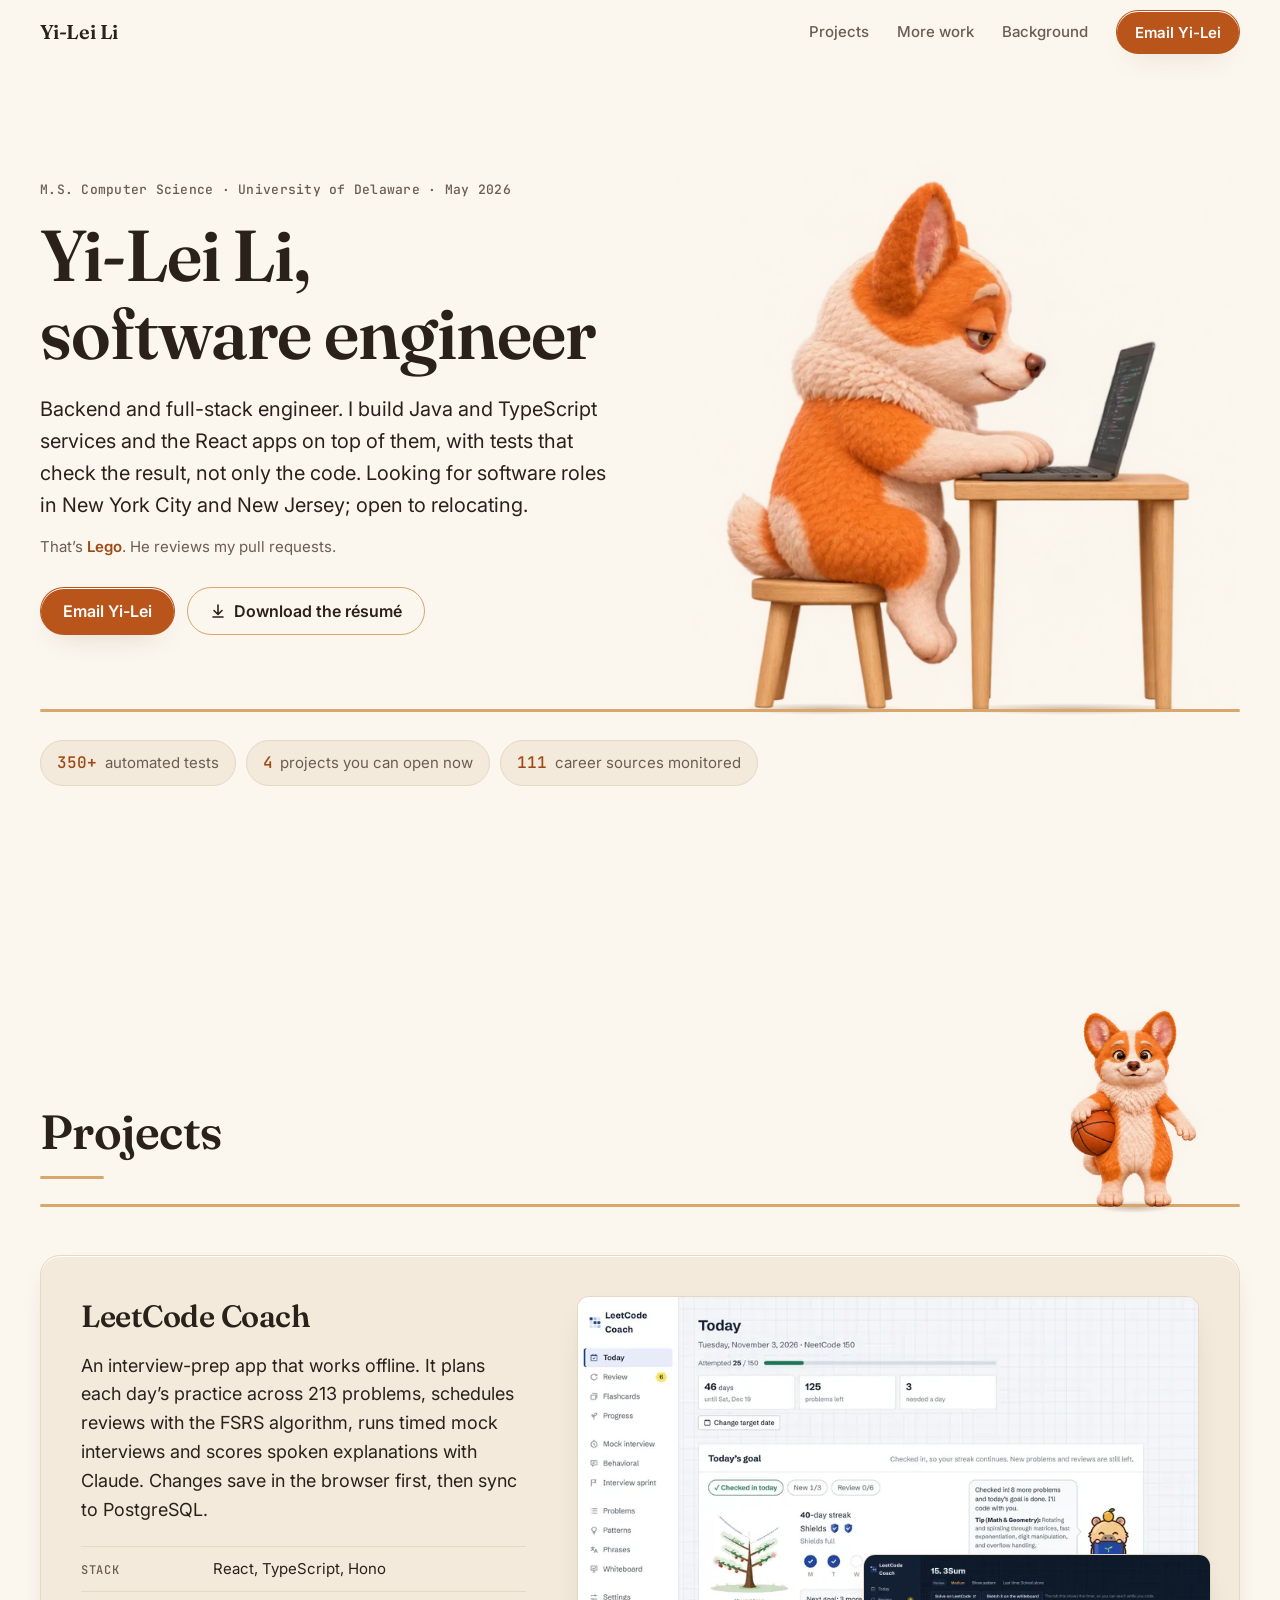
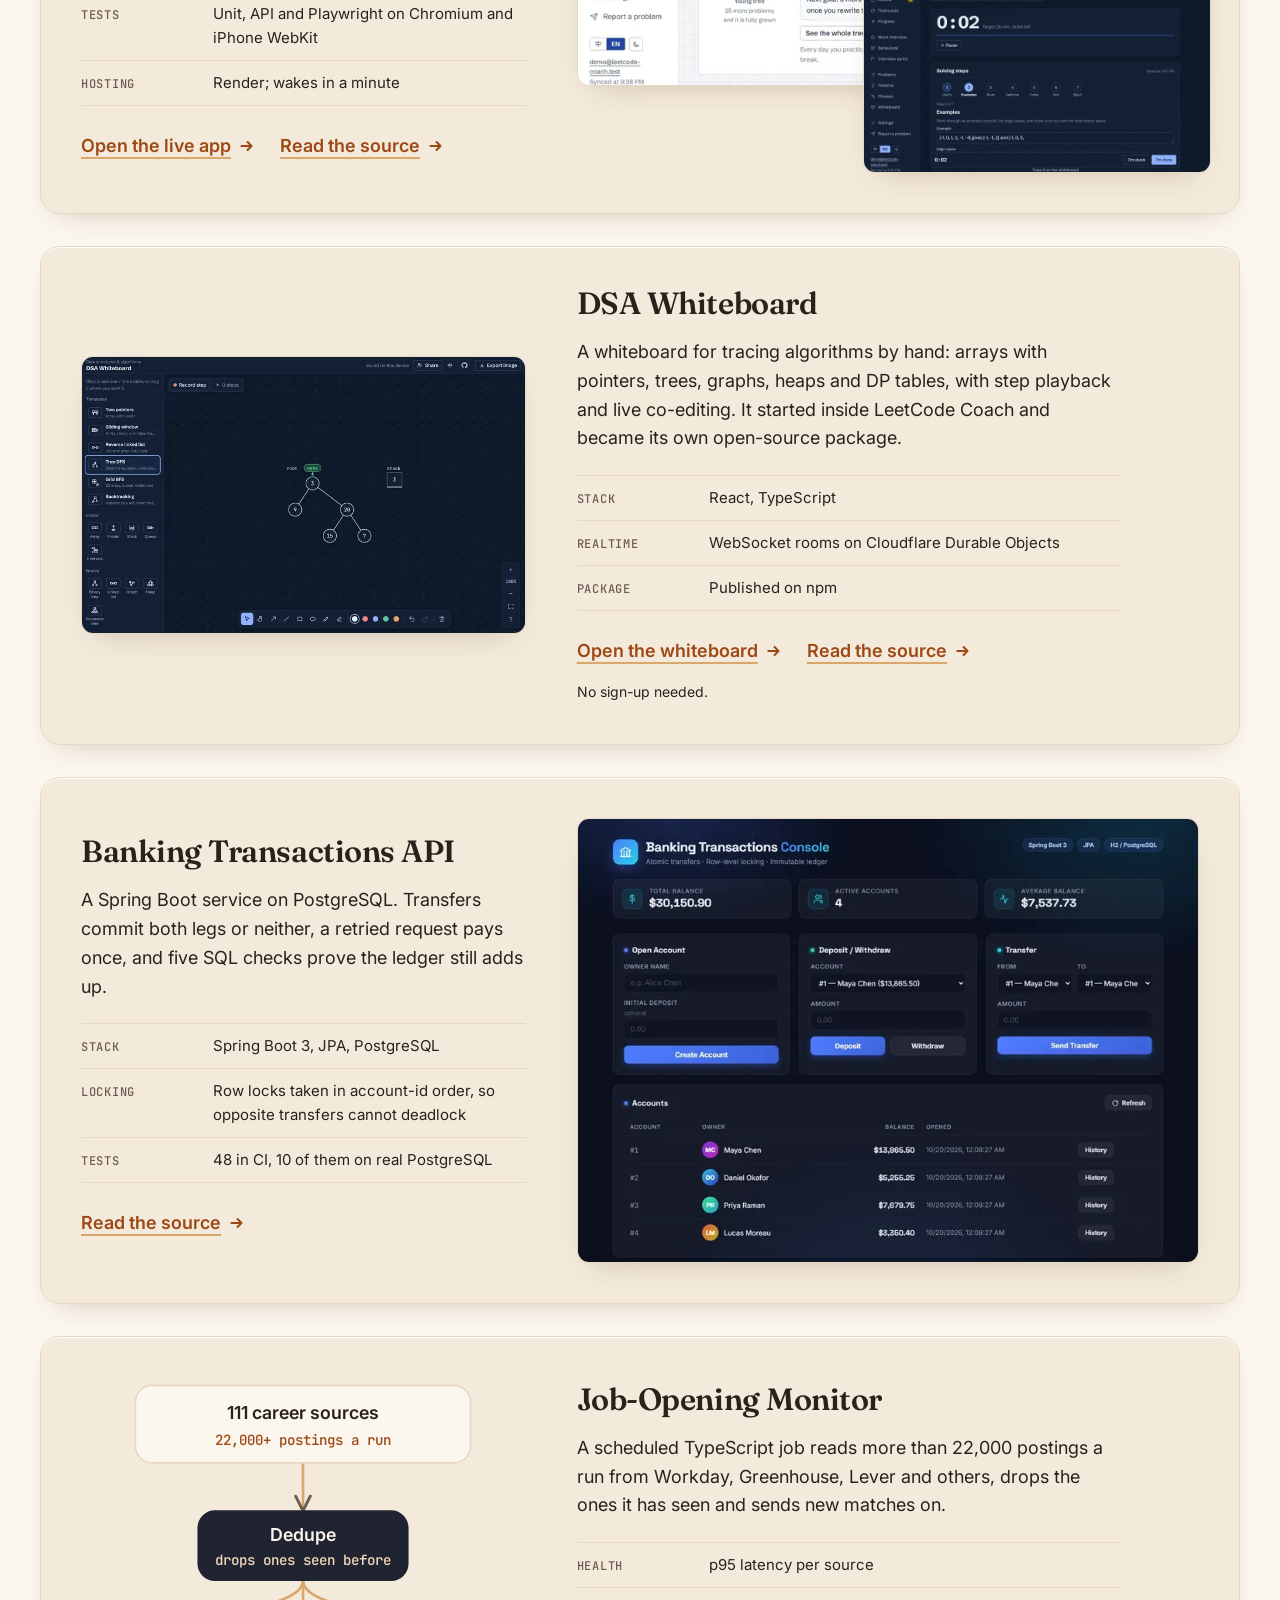
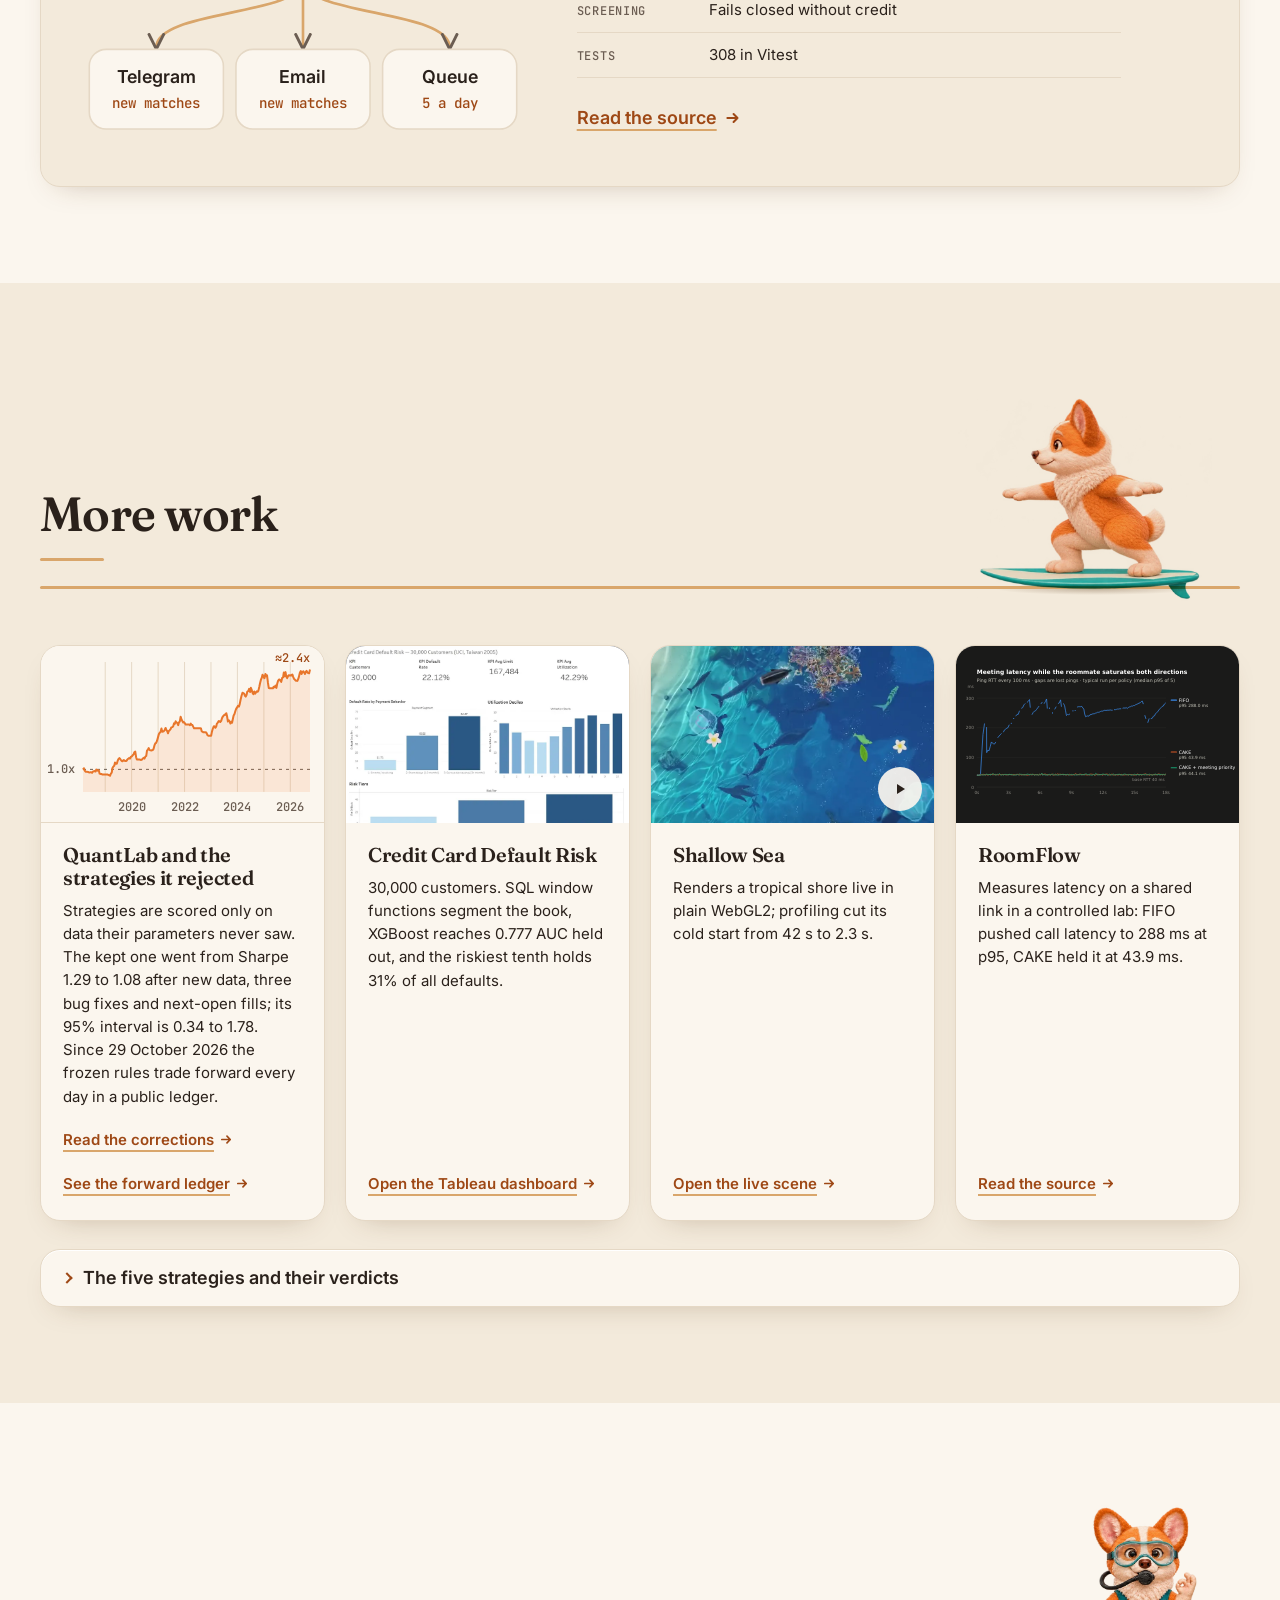
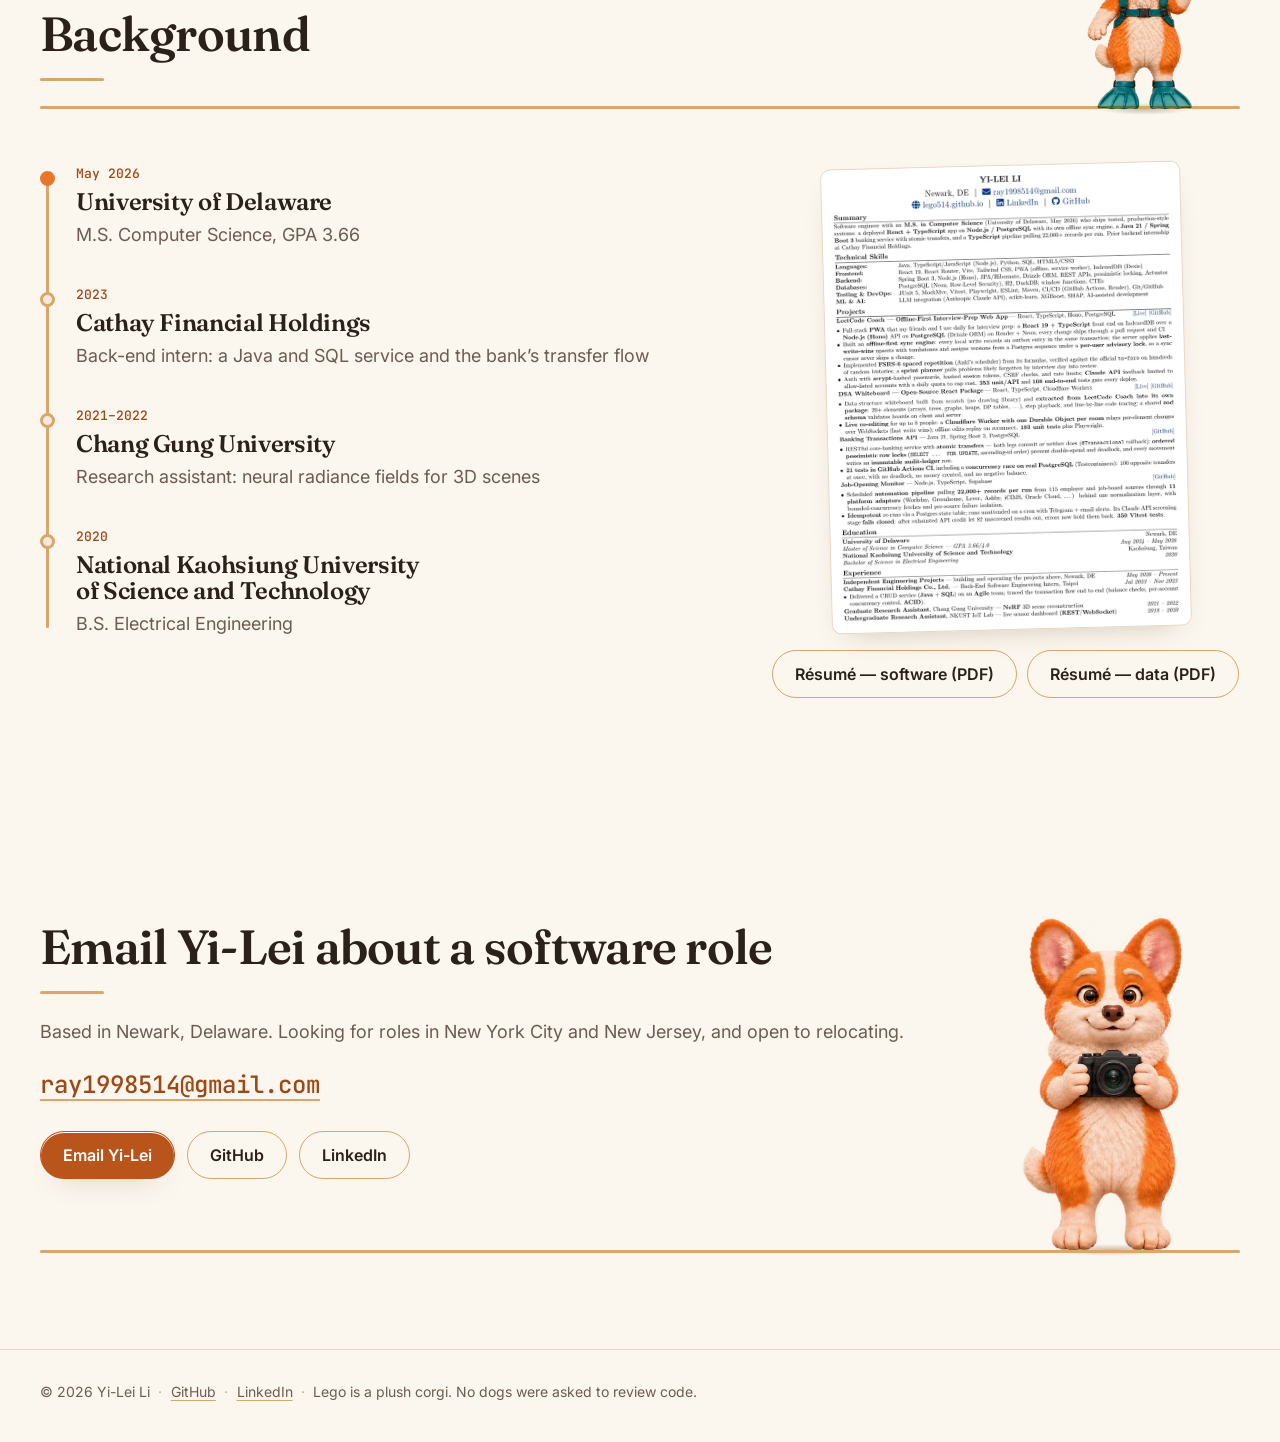
==== index.html @ 0348086b "feat: new share image with Lego for link previews" ====
<!doctype html>
<html lang="en">
<head>
<meta charset="utf-8">
<meta name="viewport" content="width=device-width, initial-scale=1, viewport-fit=cover">
<title>Yi-Lei Li — software engineer</title>
<meta name="description" content="Backend and full-stack engineer. I build Java and TypeScript services and the React apps on top of them, with tests that check the result, not only the code.">
<link rel="canonical" href="https://lego514.github.io/">
<meta name="theme-color" content="#FBF6EE">
<meta property="og:type" content="website">
<meta property="og:url" content="https://lego514.github.io/">
<meta property="og:title" content="Yi-Lei Li — software engineer">
<meta property="og:description" content="Backend and full-stack engineer. I build Java and TypeScript services and the React apps on top of them, with tests that check the result, not only the code.">
<meta property="og:image" content="https://lego514.github.io/og.png">
<meta property="og:image:width" content="1200">
<meta property="og:image:height" content="630">
<meta property="og:image:alt" content="Yi-Lei Li, backend and full-stack software engineer, with Lego the corgi typing at a desk">
<meta name="twitter:card" content="summary_large_image">
<meta name="twitter:title" content="Yi-Lei Li — software engineer">
<meta name="twitter:description" content="Backend and full-stack engineer. I build Java and TypeScript services and the React apps on top of them, with tests that check the result, not only the code.">
<meta name="twitter:image" content="https://lego514.github.io/og.png">
<link rel="icon" href="favicon.svg" type="image/svg+xml">
<link rel="preload" as="image" href="img/lego/lego-coding-side.webp" type="image/webp" fetchpriority="high">
<link rel="preconnect" href="https://fonts.googleapis.com">
<link rel="preconnect" href="https://fonts.gstatic.com" crossorigin>
<link rel="stylesheet" href="https://fonts.googleapis.com/css2?family=Fraunces:opsz,wght@9..144,500..600&family=Inter:wght@400..600&family=JetBrains+Mono:wght@400..500&display=swap">
<script>document.documentElement.classList.add("js");</script>
<style>
:root {
  --paper: #FBF6EE;
  --paper-2: #F3EADB;
  --ink: #2A211B;
  --ink-2: #6B5D52;
  --fur: #E8762B;
  --fur-deep: #B9541A;
  --fur-ink: #9E4815;     /* accent text on paper/paper-2/cream: 4.6-5.8:1 (fur-deep is 4.05 on paper-2) */
  --cream: #F6D9BC;
  --wood: #D9A66B;
  --line: #E5D8C5;
  --code: #1F2430;

  --font-display: "Fraunces", Georgia, "Times New Roman", serif;
  --font-body: "Inter", system-ui, -apple-system, "Segoe UI", Roboto, sans-serif;
  --font-mono: "JetBrains Mono", ui-monospace, "SFMono-Regular", Menlo, Consolas, monospace;

  --radius: 20px;
  --pill: 999px;
  --shadow: 0 1px 0 #fff inset, 0 12px 30px -18px rgb(90 55 20 / .35);
  --wood-line: 3px;
  --wrap: 1280px;
  --gutter: clamp(16px, 4vw, 40px);
  --header-h: 64px;
  --focus: 3px solid var(--fur-deep);
}

*, *::before, *::after { box-sizing: border-box; }
html { -webkit-text-size-adjust: 100%; scroll-behavior: smooth; }
body {
  margin: 0;
  background: var(--paper);
  color: var(--ink);
  font: 400 clamp(1.0625rem, .25vw + 1rem, 1.125rem) / 1.6 var(--font-body);
  text-rendering: optimizeLegibility;
  -webkit-font-smoothing: antialiased;
}
img { display: block; max-width: 100%; height: auto; }
a { color: inherit; }
h1, h2, h3 {
  font-family: var(--font-display);
  font-weight: 600;
  font-optical-sizing: auto;
  line-height: 1.08;
  letter-spacing: -.015em;
  margin: 0;
  text-wrap: balance;
}
p { margin: 0; }

:focus-visible { outline: var(--focus); outline-offset: 3px; border-radius: 6px; }
main:focus { outline: none; }

.wrap {
  width: 100%;
  max-width: calc(var(--wrap) + 2 * var(--gutter));
  margin-inline: auto;
  padding-inline: var(--gutter);
}

/* ---------- skip link ---------- */
.skip {
  position: absolute; left: var(--gutter); top: 8px; z-index: 100;
  padding: 12px 18px; border-radius: var(--pill);
  background: var(--ink); color: var(--paper);
  font-weight: 600; text-decoration: none;
  translate: 0 -200%;
}
.skip:focus-visible { translate: 0 0; }

/* ---------- buttons ---------- */
.btn {
  display: inline-flex; align-items: center; justify-content: center; gap: .5em;
  min-height: 48px; padding: 0 22px;
  border: 1.5px solid transparent; border-radius: var(--pill);
  font: 600 1rem/1 var(--font-body);
  text-decoration: none; white-space: nowrap;
  transition: translate .15s ease, background-color .15s ease, box-shadow .15s ease;
}
.btn:hover { translate: 0 -1px; }
.btn--primary { background: var(--fur-deep); color: #fff; box-shadow: var(--shadow); }
.btn--primary:hover { background: #A84A15; }
.btn--secondary { background: var(--paper); color: var(--ink); border-color: var(--wood); }
.btn--secondary:hover { background: var(--paper-2); }
.btn--small { min-height: 44px; padding: 0 18px; font-size: .9375rem; }
.btn svg { width: 1em; height: 1em; flex: none; }

/* ---------- header ---------- */
.site-header {
  position: sticky; top: 0; z-index: 50;
  border-bottom: 1px solid transparent;
  transition: background-color .2s ease, border-color .2s ease;
}
.site-header.is-scrolled,
.site-header.is-open {
  background: rgb(251 246 238 / .92);
  -webkit-backdrop-filter: blur(10px);
  backdrop-filter: blur(10px);
  border-bottom-color: var(--line);
}
.header__bar {
  display: flex; align-items: center; gap: 16px;
  min-height: var(--header-h);
}
.wordmark {
  font: 600 1.25rem/1 var(--font-display);
  letter-spacing: -.01em;
  text-decoration: none;
  display: inline-flex; align-items: center; min-height: 44px;
  margin-right: auto;
  white-space: nowrap;
}
.nav__list {
  display: flex; flex-wrap: wrap; gap: 4px;
  list-style: none; margin: 0; padding: 0;
}
.nav__list a {
  display: inline-flex; align-items: center; min-height: 44px; padding: 0 12px;
  border-radius: var(--pill);
  font-size: .9375rem; font-weight: 500; color: var(--ink-2);
  text-decoration: none;
  transition: color .15s ease, background-color .15s ease;
}
.nav__list a:hover { color: var(--ink); background: var(--paper-2); }
.nav__toggle { display: none; }

@media (max-width: 859px) {
  .js .nav__toggle {
    display: inline-flex; align-items: center; gap: 8px;
    min-height: 44px; padding: 0 14px;
    border: 1.5px solid var(--line); border-radius: var(--pill);
    background: var(--paper); color: var(--ink);
    font: 500 .9375rem/1 var(--font-body);
    cursor: pointer;
  }
  .nav__toggle svg { width: 16px; height: 16px; }
  .nav__toggle[aria-expanded="true"] .nav__icon-open,
  .nav__toggle[aria-expanded="false"] .nav__icon-close { display: none; }
  .js .nav__list {
    display: none;
    position: absolute; left: 0; right: 0; top: 100%;
    flex-direction: column; gap: 0;
    padding: 8px var(--gutter) 16px;
    background: var(--paper);
    border-bottom: 1px solid var(--line);
    box-shadow: var(--shadow);
  }
  .js .nav__toggle[aria-expanded="true"] + .nav__list { display: flex; }
  .js .nav__list a { display: flex; min-height: 48px; padding: 0 4px; font-size: 1.0625rem; color: var(--ink); border-radius: 8px; }
  .js .nav__list li + li { border-top: 1px solid var(--line); }
}
@media (max-width: 359px) {
  .header__bar { gap: 8px; }
  .wordmark { font-size: 1.125rem; }
  .header__email { padding: 0 14px; }
}

/* ---------- hero ---------- */
.hero { padding-block: clamp(16px, 4vh, 48px) clamp(40px, 6vh, 72px); }
.hero__grid {
  display: grid;
  grid-template-columns: minmax(0, 1fr);
  grid-template-areas: "lego" "floor" "copy" "proof";
}
.hero__copy { grid-area: copy; padding-top: 28px; max-width: 40rem; }
.eyebrow {
  font: 500 .8125rem/1.5 var(--font-mono);
  letter-spacing: .02em;
  color: var(--ink-2);
  margin-bottom: 18px;
}
.hero h1 { font-size: clamp(2.4rem, 6vw, 4.5rem); }
.lead { margin-top: 20px; max-width: 34em; font-size: clamp(1.0625rem, .45vw + .95rem, 1.25rem); }
.hero__mascot { margin-top: 14px; color: var(--ink-2); font-size: .9375rem; }
.hero__mascot strong { color: var(--fur-ink); font-weight: 600; }
.actions { display: flex; flex-wrap: wrap; gap: 12px; margin-top: 28px; }

/* Lego: one reusable block (§4). The art has ~3.2% clear space under the legs,
   pulled back with a negative margin so the legs stand on the wood line. */
.lego { position: relative; margin: 0; }
.lego > img { width: 100%; }
.hero__lego {
  grid-area: lego;
  justify-self: center; align-self: end;
  width: min(100%, 46vh, 420px);
  width: min(100%, 46svh, 420px);
}
.hero__lego > img {
  margin-bottom: -3.2%; position: relative; z-index: 1; transform-origin: 51% 97%;
  /* the art's soft edge is near-white; multiply drops it into the cream page */
  mix-blend-mode: multiply;
}
.hero__lego::before,
.hero__lego::after {
  content: ""; position: absolute; bottom: -6px; height: 12px;
  border-radius: 50%;
  background: radial-gradient(closest-side, rgb(90 55 20 / .30), rgb(90 55 20 / 0));
}
.hero__lego::before { left: 11%; width: 30%; }   /* under the stool */
.hero__lego::after  { left: 49%; width: 42%; }   /* under the desk */
/* every Lego's contact shadow waits for its picture (onload adds .is-ready), so a shadow never shows alone;
   without JS there is no .js class and both show */
.js .lego:not(.is-ready)::before,
.js .lego:not(.is-ready)::after { visibility: hidden; }
.js .lego.is-playing::before,
.js .lego.is-playing::after { visibility: visible; }

.floor {
  grid-area: floor;
  position: relative; z-index: 2;
  height: var(--wood-line);
  border-radius: var(--pill);
  background: var(--wood);
}

.proof {
  grid-area: proof;
  display: flex; flex-wrap: wrap; gap: 10px;
  list-style: none; margin: 24px 0 0; padding: 0;
}
.proof li {
  display: inline-flex; align-items: baseline; gap: .5em;
  padding: 10px 16px;
  background: var(--paper-2);
  border: 1px solid var(--line);
  border-radius: var(--pill);
  font-size: .9375rem; color: var(--ink-2);
}
.proof b { font: 500 1rem/1.2 var(--font-mono); color: var(--fur-ink); }

/* phones: a smaller Lego so the actions reach the first screen */
@media (max-width: 599px) {
  .hero__lego { width: min(100%, 46svh, 290px); }
  .hero__copy { padding-top: 20px; }
  .eyebrow { margin-bottom: 12px; }
  .lead { margin-top: 16px; }
  .actions { margin-top: 22px; }
}

@media (min-width: 900px) {
  .hero__grid {
    grid-template-columns: minmax(0, 1fr) auto;
    grid-template-areas: "copy lego" "floor floor" "proof proof";
    column-gap: clamp(32px, 4.5vw, 64px);
  }
  .hero__copy { align-self: center; padding: 0 0 56px; }
  .hero__lego {
    justify-self: end;
    width: min(44vw, 620px, calc(100vh - 290px));
    width: min(44vw, 620px, calc(100svh - 290px));
    min-width: 300px;
  }
  .proof { margin-top: 28px; }
}
@media (min-width: 900px) and (min-height: 700px) {
  .hero { min-height: calc(100svh - var(--header-h)); display: flex; align-items: center; }
  .hero > .wrap { flex: 1; }
}

@media (prefers-reduced-motion: no-preference) {
  .hero__lego > img { animation: lego-breathe 4s ease-in-out infinite alternate; }
}
@keyframes lego-breathe { from { scale: 1; } to { scale: 1.012; } }

/* ---------- sections ---------- */
.section { padding-block: clamp(64px, 8vw, 96px); scroll-margin-top: var(--header-h); }
.section--band { background: var(--paper-2); }
.section h2 { font-size: clamp(2rem, 4vw, 3rem); }
.section h2::after {
  content: ""; display: block;
  width: 64px; height: var(--wood-line); margin-top: 18px;
  border-radius: var(--pill); background: var(--wood);
}

.sr-only {
  position: absolute; width: 1px; height: 1px; padding: 0; margin: -1px;
  overflow: hidden; clip: rect(0 0 0 0); white-space: nowrap; border: 0;
}
.section h3 { font-size: clamp(1.5rem, 2.4vw, 2rem); }

/* text link with an arrow */
.links { display: flex; flex-wrap: wrap; gap: .5rem 1.5rem; margin: 0; }
.link {
  display: inline-flex; align-items: center; gap: .4em;
  min-height: 44px;
  color: var(--fur-ink); font-weight: 600;
  text-decoration: underline; text-decoration-color: var(--wood);
  text-decoration-thickness: 2px; text-underline-offset: 5px;
  transition: text-decoration-color .15s ease;
}
.link:hover { text-decoration-color: var(--fur); }
.link svg { width: 1em; height: 1em; fill: none; stroke: currentColor; stroke-width: 1.8; stroke-linecap: round; stroke-linejoin: round; transition: translate .15s ease; }
.link:hover svg { translate: 2px 0; }

/* a screenshot as one window */
.shot {
  display: block; width: 100%; height: auto;
  border: 1px solid var(--line); border-radius: 12px;
  background: var(--paper);
  box-shadow: var(--shadow);
}

/* ---------- standing Lego (§4b): one block for every Lego that stands on a wood line.
   The art is cropped to its visible width (--cl/--cr of the image width), pulled down by its
   clear space under the feet (--clear of its height), blended into the band like the hero, and
   given a contact shadow under the feet (--sl/--sw of the figure width). ---------- */
.lego-stand {
  --lego-h: 130px;
  position: relative; flex: none;
  height: var(--lego-h);
  width: calc(var(--lego-h) * var(--ar) * (1 - var(--cl) - var(--cr)));
}
.lego-stand > img {
  position: relative; z-index: 2;
  height: 100%; width: auto; max-width: none;
  margin-left: calc(var(--lego-h) * var(--ar) * var(--cl) * -1);
  translate: 0 var(--clear);
  mix-blend-mode: multiply;
}
.lego-stand--mirror > img { scale: -1 1; }
.lego-stand::before {
  content: ""; position: absolute; z-index: 0;
  left: var(--sl); width: var(--sw); bottom: -6px; height: 12px;
  border-radius: 50%;
  background: radial-gradient(closest-side, rgb(90 55 20 / .30), rgb(90 55 20 / 0));
}

/* video swap (§4, initLego): a clip with data-src cross-fades over the still once it plays */
.lego > video {
  position: absolute; z-index: 2; pointer-events: none;
  opacity: 0; transition: opacity .4s ease;
  /* darken, not multiply: a clip's light (--paper) background then vanishes on --paper and --paper-2 alike */
  mix-blend-mode: darken;
}
.lego.is-playing > video { opacity: 1; }
.lego.is-playing > img { opacity: 0; transition: opacity .4s ease; }
.hero__lego > video { top: 0; left: 0; width: 100%; height: auto; aspect-ratio: 666 / 667; }
.lego-stand > video {
  top: 0; left: calc(var(--lego-h) * var(--ar) * var(--cl) * -1);
  height: 100%; width: calc(var(--lego-h) * var(--ar));
  translate: 0 var(--clear);
}
.lego-stand--mirror > video { scale: -1 1; }

/* ---------- section header row: h2 left, Lego right, closed by a full-width wood line ---------- */
.section-head {
  position: relative;
  display: flex; align-items: flex-end; justify-content: space-between; gap: clamp(28px, 4vw, 48px);
}
.section-head::after {
  content: ""; position: absolute; left: 0; right: 0; bottom: 0; z-index: 1;
  height: var(--wood-line); border-radius: var(--pill); background: var(--wood);
}
.section-head h2 { min-width: 0; padding-bottom: 28px; }
.section-head__lego { margin-right: clamp(0px, 3vw, 48px); }
@media (min-width: 600px) { .section-head__lego { --lego-h: 170px; } }
@media (min-width: 900px) { .section-head__lego { --lego-h: 210px; } }

/* ---------- projects ---------- */
.projects { display: grid; gap: clamp(24px, 3vw, 32px); margin-top: clamp(32px, 4vw, 48px); }
.project {
  display: grid; gap: 28px;
  padding: clamp(20px, 3.4vw, 40px);
  background: var(--paper-2);
  border: 1px solid var(--line);
  border-radius: var(--radius);
  box-shadow: var(--shadow);
}
.project__text { display: flex; flex-direction: column; align-items: flex-start; gap: 18px; max-width: 34rem; }
.project__text > p { color: var(--ink); }
.facts { display: grid; gap: 0; margin: 4px 0 0; width: 100%; }
.facts > div {
  display: grid; grid-template-columns: 7.5rem 1fr; gap: 12px; align-items: baseline;
  padding: 10px 0; border-top: 1px solid var(--line);
}
.facts > div:last-child { border-bottom: 1px solid var(--line); }
.facts dt { font: 500 .75rem/1.4 var(--font-mono); letter-spacing: .06em; text-transform: uppercase; color: var(--ink-2); }
.facts dd { margin: 0; font-size: .9375rem; }
.project__note { margin-top: -10px; font-size: .875rem; color: var(--ink-2); }
.project__media { min-width: 0; }
.project__media--pair { position: relative; padding-bottom: 14%; }
.project__media--pair .shot--inset {
  position: absolute; right: -2%; bottom: 0; width: 56%;
}
.project__media--flow { display: grid; place-items: center; }
.flow { display: block; width: 100%; max-width: 440px; height: auto; overflow: visible; }
.flow__wires { fill: none; stroke: var(--wood); stroke-width: 2.5; stroke-linecap: round; }
.flow__box { fill: var(--paper); stroke: var(--line); stroke-width: 1.5; }
.flow__box--core { fill: var(--code); stroke: var(--code); }
.flow__label { font: 600 17px var(--font-body); fill: var(--ink); }
.flow__label--core { fill: var(--paper); }
.flow__meta { font: 500 13.5px var(--font-mono); fill: var(--fur-ink); }
.flow__meta--core { fill: var(--cream); }

@media (min-width: 900px) {
  .project { grid-template-columns: minmax(0, 5fr) minmax(0, 7fr); align-items: center; gap: clamp(32px, 4vw, 64px); }
  .project--flip .project__text { order: 2; }
  .project--flip .project__media { order: 1; }
}

/* ---------- more work: one grid of four equal compact cards ---------- */
.more-grid { display: grid; gap: 24px; margin-top: clamp(32px, 5vw, 56px); }
@media (min-width: 700px) { .more-grid { grid-template-columns: repeat(2, minmax(0, 1fr)); } }
@media (min-width: 1200px) { .more-grid { grid-template-columns: repeat(4, minmax(0, 1fr)); gap: 20px; } }
.side {
  display: flex; flex-direction: column;
  background: var(--paper);
  border: 1px solid var(--line);
  border-radius: var(--radius);
  box-shadow: var(--shadow);
  overflow: hidden;
}
.side__media { position: relative; flex: none; aspect-ratio: 16 / 10; overflow: hidden; background: var(--code); }
.side__media > img, .side__media > video { display: block; width: 100%; height: 100%; object-fit: cover; }
.side__media--top > img { object-position: center top; }
.side__media--dark { background: #1a1a19; }
.side__media--dark > img { object-fit: contain; }
.side__text { flex: 1; display: flex; flex-direction: column; align-items: flex-start; gap: 10px; padding: 20px 22px 14px; }
.side__text h3 { font-size: 1.25rem; line-height: 1.15; }
.side__text p { font-size: .9375rem; line-height: 1.55; }
.side__text > .link:last-child, .side__text > .links:last-child { margin-top: auto; }
.side__text .links { gap: 0 1.25rem; }
/* in a narrow card a wrapping link keeps its arrow on the last word */
.side__text .link { display: inline-block; padding: 11px 0; font-size: .9375rem; line-height: 1.4; white-space: nowrap; }
.side__text .link svg { display: inline-block; vertical-align: -2px; margin-left: .3em; }
.loop-toggle { display: none; }
.js .loop-toggle {
  position: absolute; right: 12px; bottom: 12px;
  display: grid; place-items: center;
  width: 44px; height: 44px;
  border: 0; border-radius: var(--pill);
  background: rgb(251 246 238 / .92); color: var(--ink);
  cursor: pointer;
}
.loop-toggle svg { width: 16px; height: 16px; fill: currentColor; }
.loop-toggle[data-paused="false"] .loop-toggle__play,
.loop-toggle[data-paused="true"] .loop-toggle__pause { display: none; }

/* the QuantLab equity curve as a card picture: paths stretch, labels are HTML so they stay readable */
.side__media--chart { background: var(--paper); border-bottom: 1px solid var(--line); }
.chart__plot {
  position: absolute; inset: 16px 14px 30px 42px;
  font: 500 .75rem/1 var(--font-mono); color: var(--ink-2);
}
.chart__plot svg { position: absolute; inset: 0; width: 100%; height: 100%; overflow: visible; }
.chart__grid { stroke: var(--line); stroke-width: 1; vector-effect: non-scaling-stroke; }
.chart__base { stroke: var(--ink-2); stroke-width: 1; stroke-dasharray: 3 4; vector-effect: non-scaling-stroke; }
.chart__area { fill: var(--fur); opacity: .12; }
.chart__line { fill: none; stroke: var(--fur); stroke-width: 2; stroke-linejoin: round; vector-effect: non-scaling-stroke; }
.chart__y, .chart__end, .chart__x { position: absolute; white-space: nowrap; }
.chart__y { right: calc(100% + 8px); translate: 0 -50%; }
.chart__end { right: 0; translate: 0 -140%; color: var(--fur-ink); }
.chart__x { top: calc(100% + 9px); translate: -50% 0; }
.chart__x--minor { display: none; }

/* the five strategies, closed under the grid */
.verdict-details {
  margin-top: 28px;
  background: var(--paper);
  border: 1px solid var(--line);
  border-radius: var(--radius);
  box-shadow: var(--shadow);
}
.verdict-details > summary {
  display: flex; align-items: center; gap: 12px;
  min-height: 56px; padding: 0 22px;
  font-weight: 600; cursor: pointer;
  list-style: none;
  border-radius: var(--radius);
}
.verdict-details > summary::-webkit-details-marker { display: none; }
.verdict-details > summary::before {
  content: ""; flex: none; width: 8px; height: 8px;
  border-right: 2px solid var(--fur-ink); border-bottom: 2px solid var(--fur-ink);
  rotate: -45deg; transition: rotate .2s ease;
}
.verdict-details[open] > summary::before { rotate: 45deg; }
.verdict-details > summary:hover { color: var(--fur-ink); }
.verdict-details > .verdicts { margin: 0; padding: 0 22px; }
.verdict-details[open] { padding-bottom: 8px; }

.verdicts { width: calc(100% - 44px); margin: 0 22px; border-collapse: collapse; font-size: .9375rem; }
.verdicts th, .verdicts td { text-align: left; padding: 14px 16px 14px 0; border-bottom: 1px solid var(--line); vertical-align: middle; }
.verdicts tbody tr:last-child > * { border-bottom: 0; }
.verdicts thead th { font: 500 .75rem/1.4 var(--font-mono); letter-spacing: .06em; text-transform: uppercase; color: var(--ink-2); border-bottom: 1.5px solid var(--wood); }
.verdicts tbody th { font-weight: 600; }
.verdicts td:last-child, .verdicts thead th:last-child { padding-right: 0; text-align: right; width: 1%; }
.verdict {
  display: inline-block; padding: 4px 12px;
  border: 1.5px solid var(--ink-2); border-radius: var(--pill);
  font: 500 .8125rem/1.3 var(--font-mono); color: var(--ink-2); white-space: nowrap;
}
.verdict--kept { background: var(--cream); border-color: var(--cream); color: var(--fur-ink); }
@media (max-width: 639px) {
  .verdict-details > summary { padding: 0 16px; }
  .verdicts { width: calc(100% - 32px); margin: 0 16px; }
  .verdicts thead { position: absolute; width: 1px; height: 1px; overflow: hidden; clip: rect(0 0 0 0); }
  .verdicts, .verdicts tbody, .verdicts tr, .verdicts th, .verdicts td { display: block; }
  .verdicts tr { display: grid; grid-template-columns: 1fr auto; column-gap: 12px; padding: 14px 0; border-bottom: 1px solid var(--line); }
  .verdicts tbody tr:last-child { border-bottom: 0; }
  .verdicts th, .verdicts td { border: 0; padding: 0; }
  .verdicts tbody th { grid-column: 1; }
  .verdicts td:first-of-type { grid-column: 1; color: var(--ink-2); margin-top: 2px; }
  .verdicts td:last-child { grid-column: 2; grid-row: 1 / span 2; align-self: center; width: auto; }
}

/* ---------- background ---------- */
.background { display: grid; gap: 48px; margin-top: clamp(32px, 5vw, 56px); }
.timeline { position: relative; list-style: none; margin: 0; padding: 0 0 0 36px; }
.timeline::before {
  content: ""; position: absolute; left: 6px; top: 10px; bottom: 10px;
  width: var(--wood-line); border-radius: var(--pill); background: var(--wood);
}
.timeline li { position: relative; padding-bottom: 36px; }
.timeline li:last-child { padding-bottom: 0; }
.timeline li::before {
  content: ""; position: absolute; left: -36px; top: 6px;
  width: 15px; height: 15px; border-radius: 50%;
  background: var(--paper-2); border: 3px solid var(--wood);
}
.timeline li:first-child::before { background: var(--fur); border-color: var(--fur); }
.timeline__date { font: 500 .8125rem/1.4 var(--font-mono); color: var(--fur-ink); margin-bottom: 6px; }
.timeline h3 { font-size: clamp(1.25rem, 2vw, 1.5rem); }
.timeline h3 + p { margin-top: 6px; color: var(--ink-2); }
.resume { display: grid; justify-items: center; gap: 20px; align-content: start; }
.resume__preview {
  display: block; width: min(100%, 320px);
  border-radius: 10px; overflow: hidden;
  border: 1px solid var(--line); box-shadow: var(--shadow);
  rotate: -1.5deg;
  transition: rotate .2s ease, translate .2s ease;
}
.resume__preview:hover { rotate: 0deg; translate: 0 -2px; }
.resume__preview:focus-visible { border-radius: 10px; }
.resume__buttons { display: flex; flex-wrap: wrap; justify-content: center; gap: 10px; }
@media (min-width: 900px) {
  .background { grid-template-columns: minmax(0, 7fr) minmax(0, 5fr); gap: clamp(40px, 6vw, 96px); align-items: start; }
  .resume__preview { width: min(100%, 360px); }
}

/* ---------- contact ---------- */
.contact { display: grid; row-gap: 32px; }
@media (max-width: 899px) { .contact .contact__lego { margin-top: 8px; } .contact { row-gap: 0; } .contact__text { padding-bottom: 32px; } }
.contact__text { display: flex; flex-direction: column; align-items: flex-start; }
.contact__where { margin-top: 24px; color: var(--ink-2); }
.contact__email { margin-top: 16px; font: 500 clamp(1.125rem, 2.2vw, 1.5rem)/1.3 var(--font-mono); overflow-wrap: anywhere; }
.contact__email a { display: inline-flex; align-items: center; min-height: 44px; color: var(--fur-ink); text-decoration: underline; text-decoration-color: var(--wood); text-decoration-thickness: 2px; text-underline-offset: 6px; }
.contact .actions { margin-top: 24px; }
.contact__lego { --lego-h: 240px; justify-self: center; }
.contact__floor { grid-area: auto; grid-column: 1 / -1; }
@media (min-width: 600px) { .contact__lego { --lego-h: 300px; } }
@media (min-width: 900px) {
  .contact { grid-template-columns: minmax(0, 1fr) auto; column-gap: clamp(40px, 6vw, 96px); row-gap: 0; align-items: end; }
  .contact__text { align-self: center; padding-bottom: 40px; }
  .contact__lego { --lego-h: 360px; margin-right: clamp(0px, 4vw, 64px); }
}

/* one-time reveal (JS adds .reveal only when motion is allowed; Lego figures are never faded,
   so their multiply blend never runs inside a half-transparent group) */
@media (prefers-reduced-motion: no-preference) {
  .reveal { opacity: 0; translate: 0 12px; transition: opacity .6s ease, translate .6s ease; }
  .reveal.is-in { opacity: 1; translate: none; }
}

/* ---------- footer ---------- */
.site-footer { border-top: 1px solid var(--line); padding-block: 20px 28px; }
.site-footer p {
  display: flex; flex-wrap: wrap; align-items: center; column-gap: .6em; row-gap: 0;
  font-size: .875rem; color: var(--ink-2);
}
.site-footer a { display: inline-flex; align-items: center; min-height: 44px; text-decoration-color: var(--wood); text-underline-offset: 3px; }
.site-footer a:hover { color: var(--fur-deep); }
.site-footer .dot { color: var(--wood); }

@media (prefers-reduced-motion: reduce) {
  html { scroll-behavior: auto; }
  *, *::before, *::after { animation: none !important; transition: none !important; }
  .btn:hover { translate: none; }
}
</style>
</head>
<body>
<a class="skip" href="#main">Skip to content</a>

<header class="site-header">
  <div class="wrap header__bar">
    <a class="wordmark" href="#top">Yi-Lei Li</a>
    <nav class="nav" aria-label="Primary">
      <button class="nav__toggle" type="button" aria-expanded="false" aria-controls="nav-list">
        <svg class="nav__icon-open" viewBox="0 0 16 16" aria-hidden="true"><path d="M2 4h12M2 8h12M2 12h12" stroke="currentColor" stroke-width="1.6" stroke-linecap="round"/></svg>
        <svg class="nav__icon-close" viewBox="0 0 16 16" aria-hidden="true"><path d="M3.5 3.5l9 9M12.5 3.5l-9 9" stroke="currentColor" stroke-width="1.6" stroke-linecap="round"/></svg>
        Menu
      </button>
      <ul class="nav__list" id="nav-list">
        <li><a href="#projects">Projects</a></li>
        <li><a href="#more">More work</a></li>
        <li><a href="#background">Background</a></li>
      </ul>
    </nav>
    <a class="btn btn--primary btn--small header__email" href="mailto:ray1998514@gmail.com">Email Yi-Lei</a>
  </div>
</header>

<main id="main" tabindex="-1">
  <section class="hero" id="top" aria-labelledby="hero-title">
    <div class="wrap hero__grid">
      <div class="hero__copy">
        <p class="eyebrow">M.S. Computer Science · University of Delaware · May 2026</p>
        <h1 id="hero-title">Yi-Lei Li, software engineer</h1>
        <p class="lead">Backend and full-stack engineer. I build Java and TypeScript services and the React apps on top of them, with tests that check the result, not only the code. Looking for software roles in New York City and New Jersey; open to relocating.</p>
        <p class="hero__mascot">That’s <strong>Lego</strong>. He reviews my pull requests.</p>
        <div class="actions">
          <a class="btn btn--primary" href="mailto:ray1998514@gmail.com">Email Yi-Lei</a>
          <a class="btn btn--secondary" href="resume/Yi-Lei_Li_Resume_SWE.pdf" download>
            <svg viewBox="0 0 16 16" aria-hidden="true"><path d="M8 2v9M4 7.5 8 11.5l4-4M3 14h10" fill="none" stroke="currentColor" stroke-width="1.6" stroke-linecap="round" stroke-linejoin="round"/></svg>
            Download the résumé
          </a>
        </div>
      </div>

      <figure class="lego hero__lego" data-lego="coding">
        <img src="img/lego/lego-coding-side.webp" width="666" height="667" fetchpriority="high" decoding="sync" onload="this.parentNode.classList.add('is-ready')"
             alt="Lego, a plush orange-and-cream corgi, sits on a wooden stool typing on a laptop at a small wooden desk.">
        <!-- later: <video muted loop playsinline preload="none" aria-hidden="true" data-src="img/lego/coding.webm"></video> -->
      </figure>

      <div class="floor" aria-hidden="true"></div>

      <ul class="proof" aria-label="At a glance">
        <li><b>350+</b> automated tests</li>
        <li><b>4</b> projects you can open now</li>
        <li><b>111</b> career sources monitored</li>
      </ul>
    </div>
  </section>

  <section class="section" id="projects" aria-labelledby="projects-title">
    <div class="wrap">
      <div class="section-head">
        <h2 id="projects-title">Projects</h2>
        <figure class="lego lego-stand section-head__lego" data-lego="basketball" style="--ar: 1.0525; --cl: 0.26; --cr: 0.13; --clear: 3.1%; --sl: 22%; --sw: 56%">
          <img src="img/lego/lego-basketball-front.webp" width="702" height="667" loading="lazy" decoding="async" onload="this.parentNode.classList.add('is-ready')" alt="Lego the corgi holding a basketball under one arm.">
          <!-- later: <video muted loop playsinline preload="none" aria-hidden="true" data-src="img/lego/basketball.webm"></video> -->
        </figure>
      </div>

      <div class="projects">
        <article class="project" aria-labelledby="coach-title">
          <div class="project__text">
            <h3 id="coach-title">LeetCode Coach</h3>
            <p>An interview-prep app that works offline. It plans each day’s practice across 213 problems, schedules reviews with the FSRS algorithm, runs timed mock interviews and scores spoken explanations with Claude. Changes save in the browser first, then sync to PostgreSQL.</p>
            <dl class="facts">
              <div><dt>Stack</dt><dd>React, TypeScript, Hono</dd></div>
              <div><dt>Tests</dt><dd>Unit, API and Playwright on Chromium and iPhone WebKit</dd></div>
              <div><dt>Hosting</dt><dd>Render; wakes in a minute</dd></div>
            </dl>
            <p class="links"><a class="link" href="https://leetcode-coach-f6q7.onrender.com">Open the live app<svg viewBox="0 0 16 16" aria-hidden="true"><path d="M3 8h9M8.5 4.5 12 8l-3.5 3.5"/></svg></a> <a class="link" href="https://github.com/Lego514/leetcode-coach">Read the source<svg viewBox="0 0 16 16" aria-hidden="true"><path d="M3 8h9M8.5 4.5 12 8l-3.5 3.5"/></svg></a></p>
          </div>
          <div class="project__media project__media--pair">
            <img class="shot" src="img/coach-today-800.webp" srcset="img/coach-today-800.webp 800w, img/coach-today.webp 1760w" sizes="(min-width: 900px) 640px, 100vw" width="1760" height="1100" loading="lazy" decoding="async" alt="LeetCode Coach’s Today page: days until the interview, problems left, today’s goal and the current streak">
            <img class="shot shot--inset" src="img/coach-practice-800.webp" srcset="img/coach-practice-800.webp 800w, img/coach-practice.webp 1400w" sizes="(min-width: 900px) 360px, 60vw" width="1400" height="875" loading="lazy" decoding="async" alt="Timed practice in LeetCode Coach: a timer and the interview steps, one at a time">
          </div>
        </article>

        <article class="project project--flip" aria-labelledby="dsa-title">
          <div class="project__text">
            <h3 id="dsa-title">DSA Whiteboard</h3>
            <p>A whiteboard for tracing algorithms by hand: arrays with pointers, trees, graphs, heaps and DP tables, with step playback and live co-editing. It started inside LeetCode Coach and became its own open-source package.</p>
            <dl class="facts">
              <div><dt>Stack</dt><dd>React, TypeScript</dd></div>
              <div><dt>Realtime</dt><dd>WebSocket rooms on Cloudflare Durable Objects</dd></div>
              <div><dt>Package</dt><dd>Published on npm</dd></div>
            </dl>
            <p class="links"><a class="link" href="https://lego514.github.io/dsa-whiteboard/">Open the whiteboard<svg viewBox="0 0 16 16" aria-hidden="true"><path d="M3 8h9M8.5 4.5 12 8l-3.5 3.5"/></svg></a> <a class="link" href="https://github.com/Lego514/dsa-whiteboard">Read the source<svg viewBox="0 0 16 16" aria-hidden="true"><path d="M3 8h9M8.5 4.5 12 8l-3.5 3.5"/></svg></a></p>
            <p class="project__note">No sign-up needed.</p>
          </div>
          <div class="project__media">
            <img class="shot" src="img/whiteboard-dark-800.webp" srcset="img/whiteboard-dark-800.webp 800w, img/whiteboard-dark.webp 1280w" sizes="(min-width: 900px) 640px, 100vw" width="1280" height="800" loading="lazy" decoding="async" alt="DSA Whiteboard with a binary tree, a node pointer and a stack">
          </div>
        </article>

        <article class="project" aria-labelledby="banking-title">
          <div class="project__text">
            <h3 id="banking-title">Banking Transactions API</h3>
            <p>A Spring Boot service on PostgreSQL. Transfers commit both legs or neither, a retried request pays once, and five SQL checks prove the ledger still adds up.</p>
            <dl class="facts">
              <div><dt>Stack</dt><dd>Spring Boot 3, JPA, PostgreSQL</dd></div>
              <div><dt>Locking</dt><dd>Row locks taken in account-id order, so opposite transfers cannot deadlock</dd></div>
              <div><dt>Tests</dt><dd>48 in CI, 10 of them on real PostgreSQL</dd></div>
            </dl>
            <a class="link" href="https://github.com/Lego514/banking-transactions-api">Read the source<svg viewBox="0 0 16 16" aria-hidden="true"><path d="M3 8h9M8.5 4.5 12 8l-3.5 3.5"/></svg></a>
          </div>
          <div class="project__media">
            <img class="shot" src="img/banking-console-full-800.webp" srcset="img/banking-console-full-800.webp 800w, img/banking-console-full.webp 1280w" sizes="(min-width: 900px) 640px, 100vw" width="1280" height="915" loading="lazy" decoding="async" alt="The banking web console: total balance, open account, deposit or withdraw, transfer, and the accounts table">
          </div>
        </article>

        <article class="project project--flip" aria-labelledby="monitor-title">
          <div class="project__text">
            <h3 id="monitor-title">Job-Opening Monitor</h3>
            <p>A scheduled TypeScript job reads more than 22,000 postings a run from Workday, Greenhouse, Lever and others, drops the ones it has seen and sends new matches on.</p>
            <dl class="facts">
              <div><dt>Health</dt><dd>p95 latency per source</dd></div>
              <div><dt>Screening</dt><dd>Fails closed without credit</dd></div>
              <div><dt>Tests</dt><dd>308 in Vitest</dd></div>
            </dl>
            <a class="link" href="https://github.com/Lego514/job-opening-monitor">Read the source<svg viewBox="0 0 16 16" aria-hidden="true"><path d="M3 8h9M8.5 4.5 12 8l-3.5 3.5"/></svg></a>
          </div>
          <div class="project__media project__media--flow">
            <svg class="flow" viewBox="0 0 420 352" role="img" aria-labelledby="flow-title">
              <title id="flow-title">111 career sources, over 22,000 postings a run, feed one dedupe step, which sends new matches to Telegram and email and fills a queue of five a day.</title>
              <defs>
                <marker id="flow-arrow" viewBox="0 0 10 10" refX="8" refY="5" markerWidth="7" markerHeight="7" orient="auto-start-reverse">
                  <path d="M1 1 9 5 1 9" fill="none" stroke="#6B5D52" stroke-width="1.6" stroke-linecap="round" stroke-linejoin="round"/>
                </marker>
              </defs>
              <g class="flow__wires" marker-end="url(#flow-arrow)">
                <path d="M210 82 V126"/>
                <path d="M210 194 C210 228 70 222 70 258"/>
                <path d="M210 194 V258"/>
                <path d="M210 194 C210 228 350 222 350 258"/>
              </g>
              <rect class="flow__box" x="50" y="8" width="320" height="74" rx="16"/>
              <text class="flow__label" x="210" y="40" text-anchor="middle">111 career sources</text>
              <text class="flow__meta" x="210" y="65" text-anchor="middle">22,000+ postings a run</text>
              <rect class="flow__box flow__box--core" x="110" y="128" width="200" height="66" rx="16"/>
              <text class="flow__label flow__label--core" x="210" y="157" text-anchor="middle">Dedupe</text>
              <text class="flow__meta flow__meta--core" x="210" y="179" text-anchor="middle">drops ones seen before</text>
              <rect class="flow__box" x="6" y="260" width="128" height="76" rx="16"/>
              <text class="flow__label" x="70" y="292" text-anchor="middle">Telegram</text>
              <text class="flow__meta" x="70" y="316" text-anchor="middle">new matches</text>
              <rect class="flow__box" x="146" y="260" width="128" height="76" rx="16"/>
              <text class="flow__label" x="210" y="292" text-anchor="middle">Email</text>
              <text class="flow__meta" x="210" y="316" text-anchor="middle">new matches</text>
              <rect class="flow__box" x="286" y="260" width="128" height="76" rx="16"/>
              <text class="flow__label" x="350" y="292" text-anchor="middle">Queue</text>
              <text class="flow__meta" x="350" y="316" text-anchor="middle">5 a day</text>
            </svg>
          </div>
        </article>
      </div>
    </div>
  </section>

  <section class="section section--band" id="more" aria-labelledby="more-title">
    <div class="wrap">
      <div class="section-head">
        <h2 id="more-title">More work</h2>
        <figure class="lego lego-stand section-head__lego lego-stand--mirror" data-lego="surf" style="--ar: 1.2258; --cl: 0.09; --cr: 0.04; --clear: 8.4%; --sl: 8%; --sw: 88%">
          <img src="img/lego/lego-surf-side.webp" width="798" height="651" loading="lazy" decoding="async" onload="this.parentNode.classList.add('is-ready')" alt="Lego the corgi riding a surfboard.">
          <!-- later: <video muted loop playsinline preload="none" aria-hidden="true" data-src="img/lego/surf.webm"></video> -->
        </figure>
      </div>
      <div class="more-grid">
        <article class="side" aria-labelledby="quantlab-title">
          <div class="side__media side__media--chart">
              <div class="chart__plot" role="img" aria-label="Walk-forward out-of-sample equity from 2018 to 2026: the kept portfolio grows from 1.0x to about 2.4x.">
                <svg viewBox="0 0 760 210" preserveAspectRatio="none" aria-hidden="true">
                  <line class="chart__grid" x1="74.4" y1="0" x2="74.4" y2="210"/>
                  <line class="chart__grid" x1="162.86" y1="0" x2="162.86" y2="210"/>
                  <line class="chart__grid" x1="251.56" y1="0" x2="251.56" y2="210"/>
                  <line class="chart__grid" x1="340.01" y1="0" x2="340.01" y2="210"/>
                  <line class="chart__grid" x1="428.47" y1="0" x2="428.47" y2="210"/>
                  <line class="chart__grid" x1="516.93" y1="0" x2="516.93" y2="210"/>
                  <line class="chart__grid" x1="605.62" y1="0" x2="605.62" y2="210"/>
                  <line class="chart__grid" x1="694.08" y1="0" x2="694.08" y2="210"/>
                  <line class="chart__base" x1="0" y1="173.6" x2="760" y2="173.6"/>
                  <path class="chart__area" d="M 0.0 173.92 L 2.91 171.73 L 5.33 175.29 L 8.48 177.34 L 11.39 177.34 L 13.81 177.64 L 16.72 177.7 L 19.15 178.46 L 22.3 178.6 L 25.2 178.39 L 27.63 178.43 L 30.78 179.15 L 33.69 176.9 L 36.11 176.79 L 39.02 176.35 L 41.93 177.05 L 44.35 173.91 L 47.5 175.59 L 50.41 174.69 L 52.83 175.14 L 55.74 180.51 L 58.16 181.0 L 61.07 181.0 L 63.98 181.82 L 66.65 181.82 L 69.8 181.82 L 73.19 181.82 L 76.34 181.82 L 79.49 181.82 L 81.91 181.88 L 84.82 182.44 L 87.97 183.15 L 90.4 184.0 L 93.3 180.57 L 96.21 178.9 L 98.64 171.39 L 101.79 168.95 L 104.69 167.79 L 107.12 162.64 L 110.27 164.52 L 113.18 164.61 L 115.6 160.46 L 118.51 157.09 L 121.66 155.41 L 124.08 156.36 L 126.99 158.5 L 129.41 160.13 L 132.32 160.49 L 135.47 158.62 L 137.9 158.93 L 140.8 160.08 L 143.71 160.08 L 146.14 159.45 L 149.04 157.23 L 151.47 156.37 L 154.38 155.37 L 157.53 156.04 L 159.95 153.58 L 163.34 152.65 L 166.25 150.86 L 169.4 149.29 L 171.82 145.96 L 174.97 144.8 L 177.88 153.94 L 180.31 157.76 L 183.21 157.76 L 186.12 157.76 L 188.79 157.76 L 191.94 158.01 L 194.85 158.41 L 197.27 157.84 L 200.42 156.0 L 203.33 155.03 L 205.75 156.19 L 208.9 152.8 L 211.81 151.9 L 214.23 143.3 L 217.14 141.75 L 220.05 139.21 L 222.47 142.21 L 225.62 142.88 L 228.53 143.1 L 230.96 142.59 L 233.86 142.26 L 236.29 140.45 L 239.2 134.97 L 242.1 131.58 L 244.77 130.7 L 247.68 127.64 L 250.83 122.27 L 253.98 116.6 L 256.65 114.64 L 259.55 113.1 L 262.7 107.5 L 265.13 112.71 L 268.04 112.44 L 270.94 111.65 L 273.37 109.95 L 276.52 106.63 L 279.43 110.19 L 281.85 111.52 L 284.76 115.27 L 287.18 111.57 L 290.33 110.18 L 293.24 108.49 L 295.66 105.75 L 298.81 105.27 L 301.72 104.28 L 304.87 99.24 L 307.3 100.19 L 310.2 95.91 L 313.35 97.84 L 315.78 98.7 L 318.69 102.11 L 321.11 97.69 L 324.02 96.31 L 326.93 88.5 L 329.35 92.05 L 332.5 95.48 L 335.41 97.81 L 337.83 97.04 L 340.98 98.98 L 344.13 101.15 L 346.56 100.99 L 349.46 100.99 L 352.61 100.99 L 355.04 100.99 L 357.95 102.05 L 360.85 99.68 L 363.28 101.65 L 366.43 102.02 L 369.34 104.9 L 371.76 107.02 L 374.67 107.02 L 377.82 107.02 L 380.48 107.02 L 383.64 107.02 L 386.79 107.02 L 389.69 107.02 L 392.12 107.02 L 395.03 107.57 L 397.45 112.17 L 400.6 112.68 L 403.51 113.79 L 405.93 113.79 L 408.84 113.79 L 411.75 113.45 L 414.17 115.41 L 417.08 118.43 L 420.23 119.3 L 422.65 119.3 L 425.56 119.3 L 428.95 119.3 L 431.38 113.34 L 434.53 107.92 L 437.44 104.31 L 439.86 103.85 L 443.01 106.39 L 445.92 104.66 L 448.34 99.59 L 451.25 98.03 L 454.4 95.53 L 456.82 95.73 L 459.73 97.03 L 462.64 95.21 L 465.31 91.0 L 468.21 88.25 L 471.36 86.25 L 474.52 85.92 L 476.94 84.1 L 479.85 82.89 L 482.27 87.72 L 485.18 96.21 L 488.33 94.28 L 490.75 96.02 L 493.66 99.58 L 496.57 96.87 L 498.99 98.32 L 501.9 91.82 L 504.32 86.53 L 507.23 84.12 L 510.38 78.85 L 512.81 75.75 L 515.96 73.44 L 519.11 70.75 L 522.26 71.98 L 524.68 68.12 L 527.59 61.05 L 530.74 54.63 L 533.89 49.78 L 536.31 50.16 L 539.46 50.97 L 542.37 54.71 L 544.8 55.89 L 547.7 53.01 L 550.13 47.77 L 553.28 47.09 L 556.19 43.36 L 559.34 48.55 L 562.0 41.75 L 564.91 45.26 L 567.82 50.18 L 570.48 52.1 L 573.39 47.56 L 576.54 51.17 L 578.97 49.31 L 581.88 47.43 L 584.78 48.22 L 587.21 46.3 L 590.11 40.45 L 592.54 34.68 L 595.45 29.1 L 598.6 25.45 L 601.02 20.57 L 604.17 23.12 L 607.32 26.16 L 610.71 19.34 L 613.62 22.82 L 616.05 21.33 L 619.2 33.53 L 622.1 42.13 L 624.53 42.38 L 627.44 42.38 L 629.86 42.38 L 633.01 42.38 L 635.92 42.58 L 638.34 39.91 L 641.49 40.84 L 644.4 38.25 L 647.55 41.79 L 649.97 35.69 L 653.12 30.28 L 656.03 28.3 L 658.46 28.26 L 661.36 30.48 L 663.79 32.15 L 666.94 25.57 L 669.85 24.79 L 672.27 17.06 L 675.18 23.24 L 678.09 16.37 L 680.51 23.57 L 683.42 26.02 L 686.57 22.63 L 688.99 21.26 L 691.9 21.72 L 695.29 21.44 L 697.72 21.89 L 700.87 20.13 L 703.78 23.92 L 706.93 27.57 L 709.35 28.43 L 712.26 30.18 L 714.68 30.18 L 717.83 30.55 L 720.74 27.35 L 723.16 23.24 L 726.07 17.37 L 729.22 14.71 L 731.65 19.36 L 734.55 16.4 L 737.7 14.9 L 740.85 17.26 L 743.28 19.2 L 746.19 15.35 L 748.61 14.44 L 751.52 17.03 L 754.67 17.77 L 757.09 18.27 L 760.0 12.0 L 760.0 210.0 L 0 210.0 Z"/>
                  <path class="chart__line" d="M 0.0 173.92 L 2.91 171.73 L 5.33 175.29 L 8.48 177.34 L 11.39 177.34 L 13.81 177.64 L 16.72 177.7 L 19.15 178.46 L 22.3 178.6 L 25.2 178.39 L 27.63 178.43 L 30.78 179.15 L 33.69 176.9 L 36.11 176.79 L 39.02 176.35 L 41.93 177.05 L 44.35 173.91 L 47.5 175.59 L 50.41 174.69 L 52.83 175.14 L 55.74 180.51 L 58.16 181.0 L 61.07 181.0 L 63.98 181.82 L 66.65 181.82 L 69.8 181.82 L 73.19 181.82 L 76.34 181.82 L 79.49 181.82 L 81.91 181.88 L 84.82 182.44 L 87.97 183.15 L 90.4 184.0 L 93.3 180.57 L 96.21 178.9 L 98.64 171.39 L 101.79 168.95 L 104.69 167.79 L 107.12 162.64 L 110.27 164.52 L 113.18 164.61 L 115.6 160.46 L 118.51 157.09 L 121.66 155.41 L 124.08 156.36 L 126.99 158.5 L 129.41 160.13 L 132.32 160.49 L 135.47 158.62 L 137.9 158.93 L 140.8 160.08 L 143.71 160.08 L 146.14 159.45 L 149.04 157.23 L 151.47 156.37 L 154.38 155.37 L 157.53 156.04 L 159.95 153.58 L 163.34 152.65 L 166.25 150.86 L 169.4 149.29 L 171.82 145.96 L 174.97 144.8 L 177.88 153.94 L 180.31 157.76 L 183.21 157.76 L 186.12 157.76 L 188.79 157.76 L 191.94 158.01 L 194.85 158.41 L 197.27 157.84 L 200.42 156.0 L 203.33 155.03 L 205.75 156.19 L 208.9 152.8 L 211.81 151.9 L 214.23 143.3 L 217.14 141.75 L 220.05 139.21 L 222.47 142.21 L 225.62 142.88 L 228.53 143.1 L 230.96 142.59 L 233.86 142.26 L 236.29 140.45 L 239.2 134.97 L 242.1 131.58 L 244.77 130.7 L 247.68 127.64 L 250.83 122.27 L 253.98 116.6 L 256.65 114.64 L 259.55 113.1 L 262.7 107.5 L 265.13 112.71 L 268.04 112.44 L 270.94 111.65 L 273.37 109.95 L 276.52 106.63 L 279.43 110.19 L 281.85 111.52 L 284.76 115.27 L 287.18 111.57 L 290.33 110.18 L 293.24 108.49 L 295.66 105.75 L 298.81 105.27 L 301.72 104.28 L 304.87 99.24 L 307.3 100.19 L 310.2 95.91 L 313.35 97.84 L 315.78 98.7 L 318.69 102.11 L 321.11 97.69 L 324.02 96.31 L 326.93 88.5 L 329.35 92.05 L 332.5 95.48 L 335.41 97.81 L 337.83 97.04 L 340.98 98.98 L 344.13 101.15 L 346.56 100.99 L 349.46 100.99 L 352.61 100.99 L 355.04 100.99 L 357.95 102.05 L 360.85 99.68 L 363.28 101.65 L 366.43 102.02 L 369.34 104.9 L 371.76 107.02 L 374.67 107.02 L 377.82 107.02 L 380.48 107.02 L 383.64 107.02 L 386.79 107.02 L 389.69 107.02 L 392.12 107.02 L 395.03 107.57 L 397.45 112.17 L 400.6 112.68 L 403.51 113.79 L 405.93 113.79 L 408.84 113.79 L 411.75 113.45 L 414.17 115.41 L 417.08 118.43 L 420.23 119.3 L 422.65 119.3 L 425.56 119.3 L 428.95 119.3 L 431.38 113.34 L 434.53 107.92 L 437.44 104.31 L 439.86 103.85 L 443.01 106.39 L 445.92 104.66 L 448.34 99.59 L 451.25 98.03 L 454.4 95.53 L 456.82 95.73 L 459.73 97.03 L 462.64 95.21 L 465.31 91.0 L 468.21 88.25 L 471.36 86.25 L 474.52 85.92 L 476.94 84.1 L 479.85 82.89 L 482.27 87.72 L 485.18 96.21 L 488.33 94.28 L 490.75 96.02 L 493.66 99.58 L 496.57 96.87 L 498.99 98.32 L 501.9 91.82 L 504.32 86.53 L 507.23 84.12 L 510.38 78.85 L 512.81 75.75 L 515.96 73.44 L 519.11 70.75 L 522.26 71.98 L 524.68 68.12 L 527.59 61.05 L 530.74 54.63 L 533.89 49.78 L 536.31 50.16 L 539.46 50.97 L 542.37 54.71 L 544.8 55.89 L 547.7 53.01 L 550.13 47.77 L 553.28 47.09 L 556.19 43.36 L 559.34 48.55 L 562.0 41.75 L 564.91 45.26 L 567.82 50.18 L 570.48 52.1 L 573.39 47.56 L 576.54 51.17 L 578.97 49.31 L 581.88 47.43 L 584.78 48.22 L 587.21 46.3 L 590.11 40.45 L 592.54 34.68 L 595.45 29.1 L 598.6 25.45 L 601.02 20.57 L 604.17 23.12 L 607.32 26.16 L 610.71 19.34 L 613.62 22.82 L 616.05 21.33 L 619.2 33.53 L 622.1 42.13 L 624.53 42.38 L 627.44 42.38 L 629.86 42.38 L 633.01 42.38 L 635.92 42.58 L 638.34 39.91 L 641.49 40.84 L 644.4 38.25 L 647.55 41.79 L 649.97 35.69 L 653.12 30.28 L 656.03 28.3 L 658.46 28.26 L 661.36 30.48 L 663.79 32.15 L 666.94 25.57 L 669.85 24.79 L 672.27 17.06 L 675.18 23.24 L 678.09 16.37 L 680.51 23.57 L 683.42 26.02 L 686.57 22.63 L 688.99 21.26 L 691.9 21.72 L 695.29 21.44 L 697.72 21.89 L 700.87 20.13 L 703.78 23.92 L 706.93 27.57 L 709.35 28.43 L 712.26 30.18 L 714.68 30.18 L 717.83 30.55 L 720.74 27.35 L 723.16 23.24 L 726.07 17.37 L 729.22 14.71 L 731.65 19.36 L 734.55 16.4 L 737.7 14.9 L 740.85 17.26 L 743.28 19.2 L 746.19 15.35 L 748.61 14.44 L 751.52 17.03 L 754.67 17.77 L 757.09 18.27 L 760.0 12.0"/>
                </svg>
                <!-- TODO(ray): add a 2.0x gridline; the old chart's path data has no y scale, so its height can't be placed without the source series. -->
                <span class="chart__y" style="top: 82.67%">1.0x</span>
                <span class="chart__end" style="top: 5.71%">≈2.4x</span>
                <span class="chart__x chart__x--minor" style="left: 9.79%">2019</span>
                <span class="chart__x" style="left: 21.43%">2020</span>
                <span class="chart__x chart__x--minor" style="left: 33.10%">2021</span>
                <span class="chart__x" style="left: 44.74%">2022</span>
                <span class="chart__x chart__x--minor" style="left: 56.38%">2023</span>
                <span class="chart__x" style="left: 68.02%">2024</span>
                <span class="chart__x chart__x--minor" style="left: 79.69%">2025</span>
                <span class="chart__x" style="left: 91.33%">2026</span>
              </div>
          </div>
          <div class="side__text">
            <h3 id="quantlab-title">QuantLab and the strategies it rejected</h3>
            <p>Strategies are scored only on data their parameters never saw. The kept one went from Sharpe 1.29 to 1.08 after new data, three bug fixes and next-open fills; its 95% interval is 0.34 to 1.78. Since 29 October 2026 the frozen rules trade forward every day in a public ledger.</p>
            <p class="links"><a class="link" href="https://github.com/Lego514/quantlab/blob/main/STRATEGY_2026.md#second-restatement-2026-10-28">Read the corrections<svg viewBox="0 0 16 16" aria-hidden="true"><path d="M3 8h9M8.5 4.5 12 8l-3.5 3.5"/></svg></a> <a class="link" href="https://github.com/Lego514/quantlab/tree/main/forward">See the forward ledger<svg viewBox="0 0 16 16" aria-hidden="true"><path d="M3 8h9M8.5 4.5 12 8l-3.5 3.5"/></svg></a></p>
          </div>
        </article>
        <article class="side" aria-labelledby="credit-title">
          <div class="side__media side__media--top">
            <img src="img/credit-dashboard-800.webp" srcset="img/credit-dashboard-800.webp 800w, img/credit-dashboard.webp 1380w" sizes="(min-width: 1200px) 300px, (min-width: 700px) 45vw, 100vw" width="1380" height="900" loading="lazy" decoding="async" alt="The Tableau dashboard: default rate by payment behaviour, utilization deciles and risk tiers">
          </div>
          <div class="side__text">
            <h3 id="credit-title">Credit Card Default Risk</h3>
            <p>30,000 customers. SQL window functions segment the book, XGBoost reaches 0.777 AUC held out, and the riskiest tenth holds 31% of all defaults.</p>
            <a class="link" href="https://public.tableau.com/app/profile/lego.li/viz/credit_card_dashboard_17840541754490/CreditCardDefaultRisk30000CustomersUCITaiwan2005">Open the Tableau dashboard<svg viewBox="0 0 16 16" aria-hidden="true"><path d="M3 8h9M8.5 4.5 12 8l-3.5 3.5"/></svg></a>
          </div>
        </article>
        <article class="side" aria-labelledby="sea-title">
          <div class="side__media" data-sea>
            <video muted loop playsinline preload="none" width="800" height="500" poster="img/shallow-sea-still.webp" aria-label="Shallow Sea from above: dolphins, rays and fish swim over coral in clear blue water">
              <source src="img/shallow-sea-loop.mp4" type="video/mp4">
            </video>
            <button class="loop-toggle" type="button" aria-label="Pause animation" data-paused="false">
              <svg class="loop-toggle__pause" viewBox="0 0 16 16" aria-hidden="true"><path d="M4.5 3h2.5v10H4.5zM9 3h2.5v10H9z"/></svg>
              <svg class="loop-toggle__play" viewBox="0 0 16 16" aria-hidden="true"><path d="M5 3l8 5-8 5z"/></svg>
            </button>
          </div>
          <div class="side__text">
            <h3 id="sea-title">Shallow Sea</h3>
            <p>Renders a tropical shore live in plain WebGL2; profiling cut its cold start from 42 s to 2.3 s.</p>
            <a class="link" href="https://lego514.github.io/shallow-sea/">Open the live scene<svg viewBox="0 0 16 16" aria-hidden="true"><path d="M3 8h9M8.5 4.5 12 8l-3.5 3.5"/></svg></a>
          </div>
        </article>
        <article class="side" aria-labelledby="roomflow-title">
          <div class="side__media side__media--dark">
            <img src="img/roomflow-latency.svg" width="760" height="380" loading="lazy" decoding="async" alt="Meeting latency over time: FIFO climbs to about 280 ms, CAKE stays near 44 ms">
          </div>
          <div class="side__text">
            <h3 id="roomflow-title">RoomFlow</h3>
            <p>Measures latency on a shared link in a controlled lab: FIFO pushed call latency to 288 ms at p95, CAKE held it at 43.9 ms.</p>
            <a class="link" href="https://github.com/Lego514/roomflow">Read the source<svg viewBox="0 0 16 16" aria-hidden="true"><path d="M3 8h9M8.5 4.5 12 8l-3.5 3.5"/></svg></a>
          </div>
        </article>
      </div>
      <details class="verdict-details">
        <summary>The five strategies and their verdicts</summary>
          <table class="verdicts">
            <caption class="sr-only">Strategies QuantLab tested and what held out of sample</caption>
            <thead>
              <tr><th scope="col">Strategy</th><th scope="col">Result</th><th scope="col">Verdict</th></tr>
            </thead>
            <tbody>
              <tr><th scope="row">Volatility-targeted momentum</th><td>Sharpe 1.08 at a −15.6% drawdown</td><td><span class="verdict verdict--kept">Kept</span></td></tr>
              <tr><th scope="row">Weekly altcoin rotation</th><td>77–132% a year fitted, −3% held out</td><td><span class="verdict">Rejected</span></td></tr>
              <tr><th scope="row">One-hour Donchian breakout</th><td>Sharpe 4.36 fitted, −0.89 held out</td><td><span class="verdict">Rejected</span></td></tr>
              <tr><th scope="row">4x leverage on the kept strategy</th><td>12.3% a year, −63% drawdown</td><td><span class="verdict">Rejected</span></td></tr>
              <tr><th scope="row">Polymarket favourites</th><td>No edge on prices that could be traded</td><td><span class="verdict">Rejected</span></td></tr>
            </tbody>
          </table>
      </details>
    </div>
  </section>

  <section class="section" id="background" aria-labelledby="background-title">
    <div class="wrap">
      <div class="section-head">
        <h2 id="background-title">Background</h2>
        <figure class="lego lego-stand section-head__lego" data-lego="dive" style="--ar: 1.024; --cl: 0.29; --cr: 0.16; --clear: 2.4%; --sl: 12%; --sw: 79%">
          <img src="img/lego/lego-dive-front.webp" width="683" height="667" loading="lazy" decoding="async" onload="this.parentNode.classList.add('is-ready')" alt="Lego the corgi in a diving mask and fins, making an OK sign.">
          <!-- later: <video muted loop playsinline preload="none" aria-hidden="true" data-src="img/lego/dive.webm"></video> -->
        </figure>
      </div>
      <div class="background">
        <ol class="timeline">
          <li>
            <p class="timeline__date">May 2026</p>
            <h3>University of Delaware</h3>
            <p>M.S. Computer Science, GPA 3.66</p>
          </li>
          <li>
            <p class="timeline__date">2023</p>
            <h3>Cathay Financial Holdings</h3>
            <p>Back-end intern: a Java and SQL service and the bank’s transfer flow</p>
          </li>
          <li>
            <p class="timeline__date">2021–2022</p>
            <h3>Chang Gung University</h3>
            <p>Research assistant: neural radiance fields for 3D scenes</p>
          </li>
          <li>
            <p class="timeline__date">2020</p>
            <h3>National Kaohsiung University of Science and Technology</h3>
            <p>B.S. Electrical Engineering</p>
          </li>
        </ol>
        <div class="resume">
          <a class="resume__preview" href="resume/Yi-Lei_Li_Resume_SWE.pdf">
            <img src="img/resume-swe-page1-800.webp" srcset="img/resume-swe-page1-800.webp 800w, img/resume-swe-page1.webp 1000w" sizes="(min-width: 900px) 380px, 300px" width="1000" height="1294" loading="lazy" decoding="async" alt="Software résumé, first page — opens the PDF">
          </a>
          <div class="resume__buttons">
            <a class="btn btn--secondary" href="resume/Yi-Lei_Li_Resume_SWE.pdf">Résumé — software (PDF)</a>
            <a class="btn btn--secondary" href="resume/Yi-Lei_Li_Resume_Data.pdf">Résumé — data (PDF)</a>
          </div>
        </div>
      </div>
    </div>
  </section>

  <section class="section" id="contact" aria-labelledby="contact-title">
    <div class="wrap">
      <div class="contact">
        <div class="contact__text">
          <h2 id="contact-title">Email Yi-Lei about a software role</h2>
          <p class="contact__where">Based in Newark, Delaware. Looking for roles in New York City and New Jersey, and open to relocating.</p>
          <p class="contact__email"><a href="mailto:ray1998514@gmail.com">ray1998514@gmail.com</a></p>
          <div class="actions">
            <a class="btn btn--primary" href="mailto:ray1998514@gmail.com">Email Yi-Lei</a>
            <a class="btn btn--secondary" href="https://github.com/Lego514">GitHub</a>
            <a class="btn btn--secondary" href="https://www.linkedin.com/in/legoli/">LinkedIn</a>
          </div>
        </div>
        <figure class="lego lego-stand contact__lego" data-lego="photo" style="--ar: 1; --cl: 0.32; --cr: 0.2; --clear: 4.2%; --sl: 21%; --sw: 68%">
          <img src="img/lego/lego-photo-front.webp" width="667" height="667" loading="lazy" decoding="async" onload="this.parentNode.classList.add('is-ready')" alt="Lego the corgi pointing a camera at you.">
          <!-- later: <video muted loop playsinline preload="none" aria-hidden="true" data-src="img/lego/photo.webm"></video> -->
        </figure>
        <div class="floor contact__floor" aria-hidden="true"></div>
      </div>
    </div>
  </section>
</main>

<footer class="site-footer">
  <div class="wrap">
    <p>
      <span>© 2026 Yi-Lei Li</span><span class="dot" aria-hidden="true">·</span>
      <a href="https://github.com/Lego514">GitHub</a><span class="dot" aria-hidden="true">·</span>
      <a href="https://www.linkedin.com/in/legoli/">LinkedIn</a><span class="dot" aria-hidden="true">·</span>
      <span>Lego is a plush corgi. No dogs were asked to review code.</span>
    </p>
  </div>
</footer>

<script>
(() => {
  const motionOK = !window.matchMedia("(prefers-reduced-motion: reduce)").matches;
  const canObserve = "IntersectionObserver" in window;

  // Sections fade up 12px the first time they come into view, then drop the classes.
  const initReveal = () => {
    if (!motionOK || !canObserve) return;
    const targets = document.querySelectorAll(
      ".section > .wrap > h2, .section-head h2, .projects > *, .more-grid > *, .verdict-details, .background > *, .contact__text"
    );
    const io = new IntersectionObserver((entries) => {
      entries.forEach(({ target, isIntersecting }) => {
        if (!isIntersecting) return;
        io.unobserve(target);
        target.classList.add("is-in");
        target.addEventListener("transitionend", () => target.classList.remove("reveal", "is-in"), { once: true });
      });
    }, { rootMargin: "0px 0px -8% 0px" });
    targets.forEach((el) => {
      if (el.getBoundingClientRect().top < window.innerHeight) return; // already on screen: leave it be
      el.classList.add("reveal");
      io.observe(el);
    });
  };

  // §4 video swap: a figure.lego with <video data-src> loads and plays its clip only while on screen,
  // never under reduced motion; with no video the still image simply stays.
  const initLego = () => {
    if (!motionOK || !canObserve) return;
    const io = new IntersectionObserver((entries) => {
      entries.forEach(({ target, isIntersecting }) => {
        const video = target.querySelector("video[data-src]");
        if (!isIntersecting) { video.pause(); return; }
        if (!video.getAttribute("src")) video.src = video.dataset.src;
        video.play().catch(() => target.classList.remove("is-playing"));
      });
    }, { rootMargin: "100px" });
    document.querySelectorAll("figure.lego").forEach((figure) => {
      const video = figure.querySelector("video[data-src]");
      if (!video) return;
      video.addEventListener("playing", () => figure.classList.add("is-playing"));
      video.addEventListener("error", () => figure.classList.remove("is-playing"));
      io.observe(figure);
    });
  };

  initReveal();
  initLego();

  const header = document.querySelector(".site-header");
  const toggle = document.querySelector(".nav__toggle");
  const list = document.getElementById("nav-list");

  const onScroll = () => header.classList.toggle("is-scrolled", window.scrollY > 4);
  onScroll();
  window.addEventListener("scroll", onScroll, { passive: true });

  const setOpen = (open) => {
    toggle.setAttribute("aria-expanded", String(open));
    header.classList.toggle("is-open", open);
  };
  toggle.addEventListener("click", () => setOpen(toggle.getAttribute("aria-expanded") !== "true"));
  list.addEventListener("click", (e) => { if (e.target.closest("a")) setOpen(false); });
  document.addEventListener("keydown", (e) => {
    if (e.key === "Escape" && toggle.getAttribute("aria-expanded") === "true") {
      setOpen(false);
      toggle.focus();
    }
  });
  document.addEventListener("click", (e) => {
    if (!header.contains(e.target)) setOpen(false);
  });
  document.querySelectorAll("[data-sea]").forEach((panel) => {
    const video = panel.querySelector("video");
    const button = panel.querySelector(".loop-toggle");
    let held = !motionOK;
    let onScreen = false;
    const show = () => {
      button.dataset.paused = String(held);
      button.setAttribute("aria-label", held ? "Play animation" : "Pause animation");
    };
    const sync = () => {
      if (onScreen && !held) {
        video.play().catch(() => { held = true; show(); });
      } else {
        video.pause();
      }
    };
    new IntersectionObserver((entries) => { onScreen = entries[0].isIntersecting; sync(); }, { rootMargin: "120px" }).observe(panel);
    button.addEventListener("click", () => { held = !held; show(); sync(); });
    show();
  });
})();
</script>
</body>
</html>
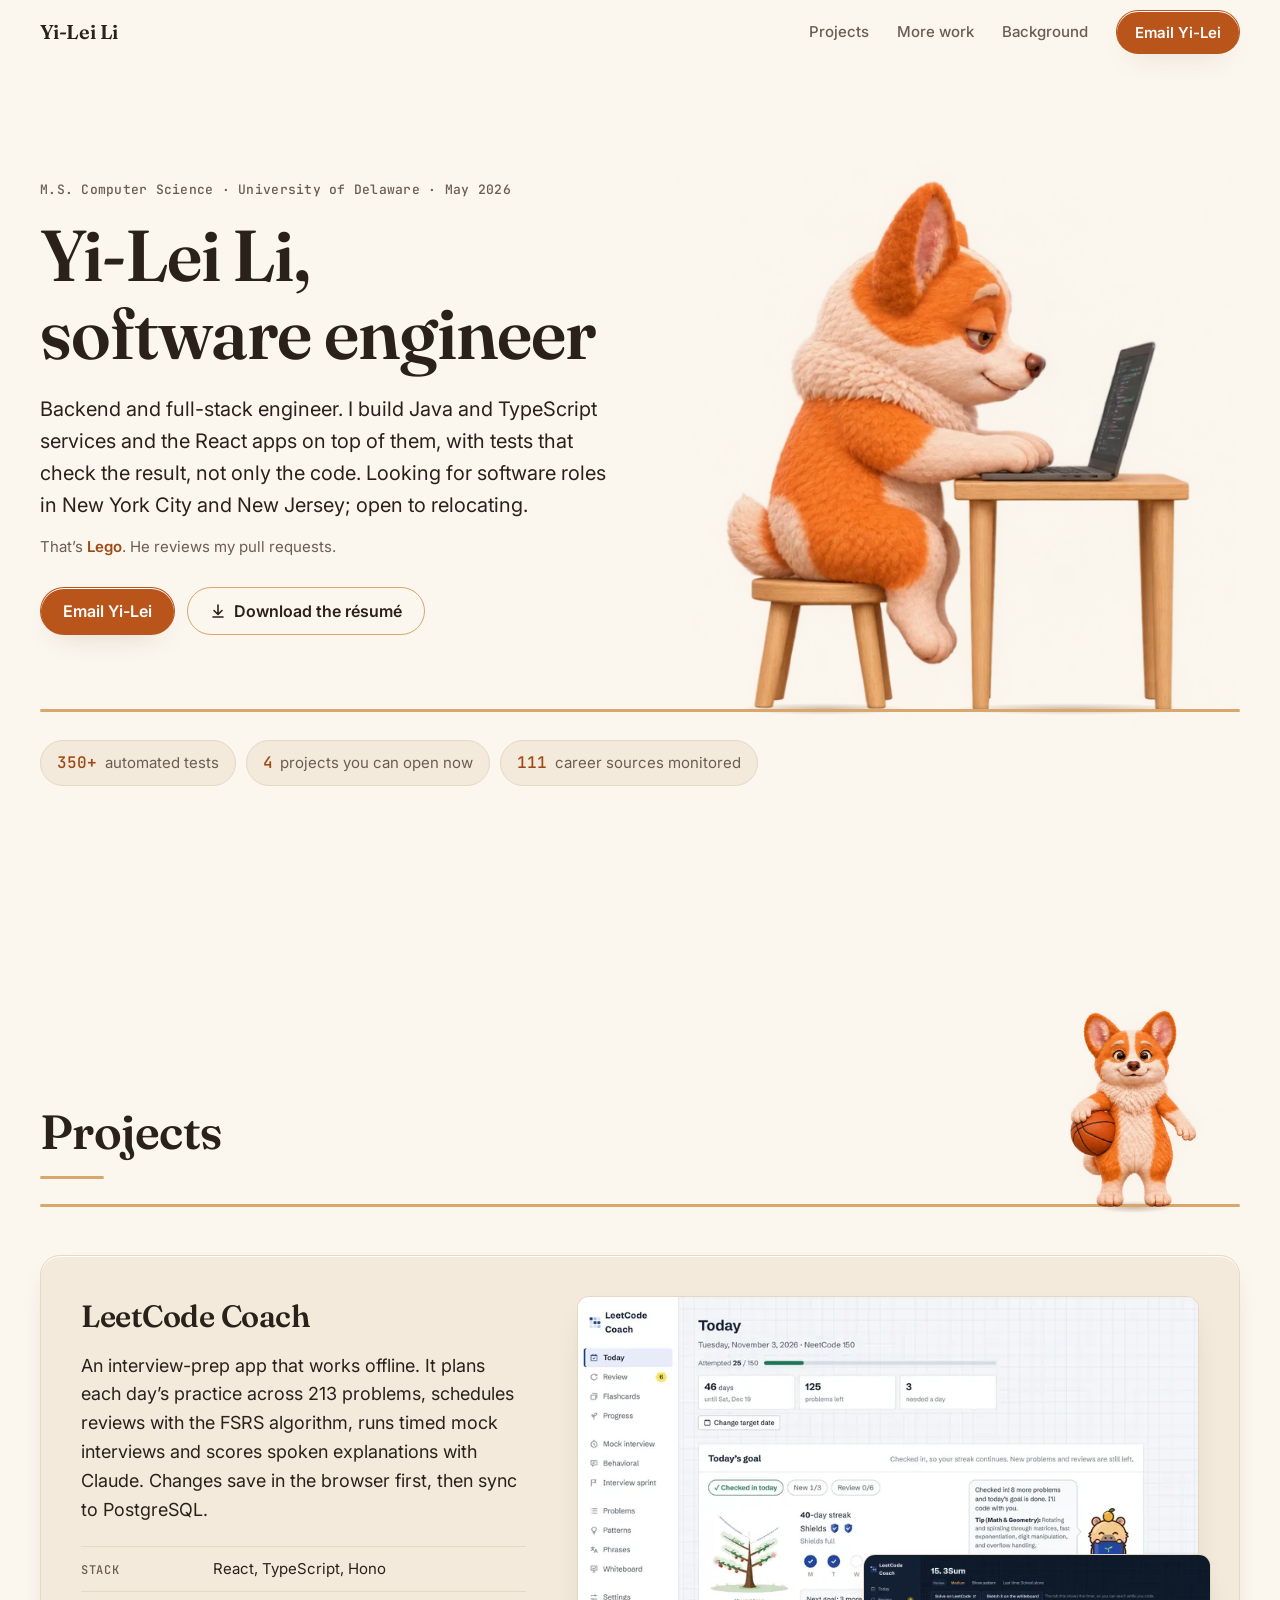
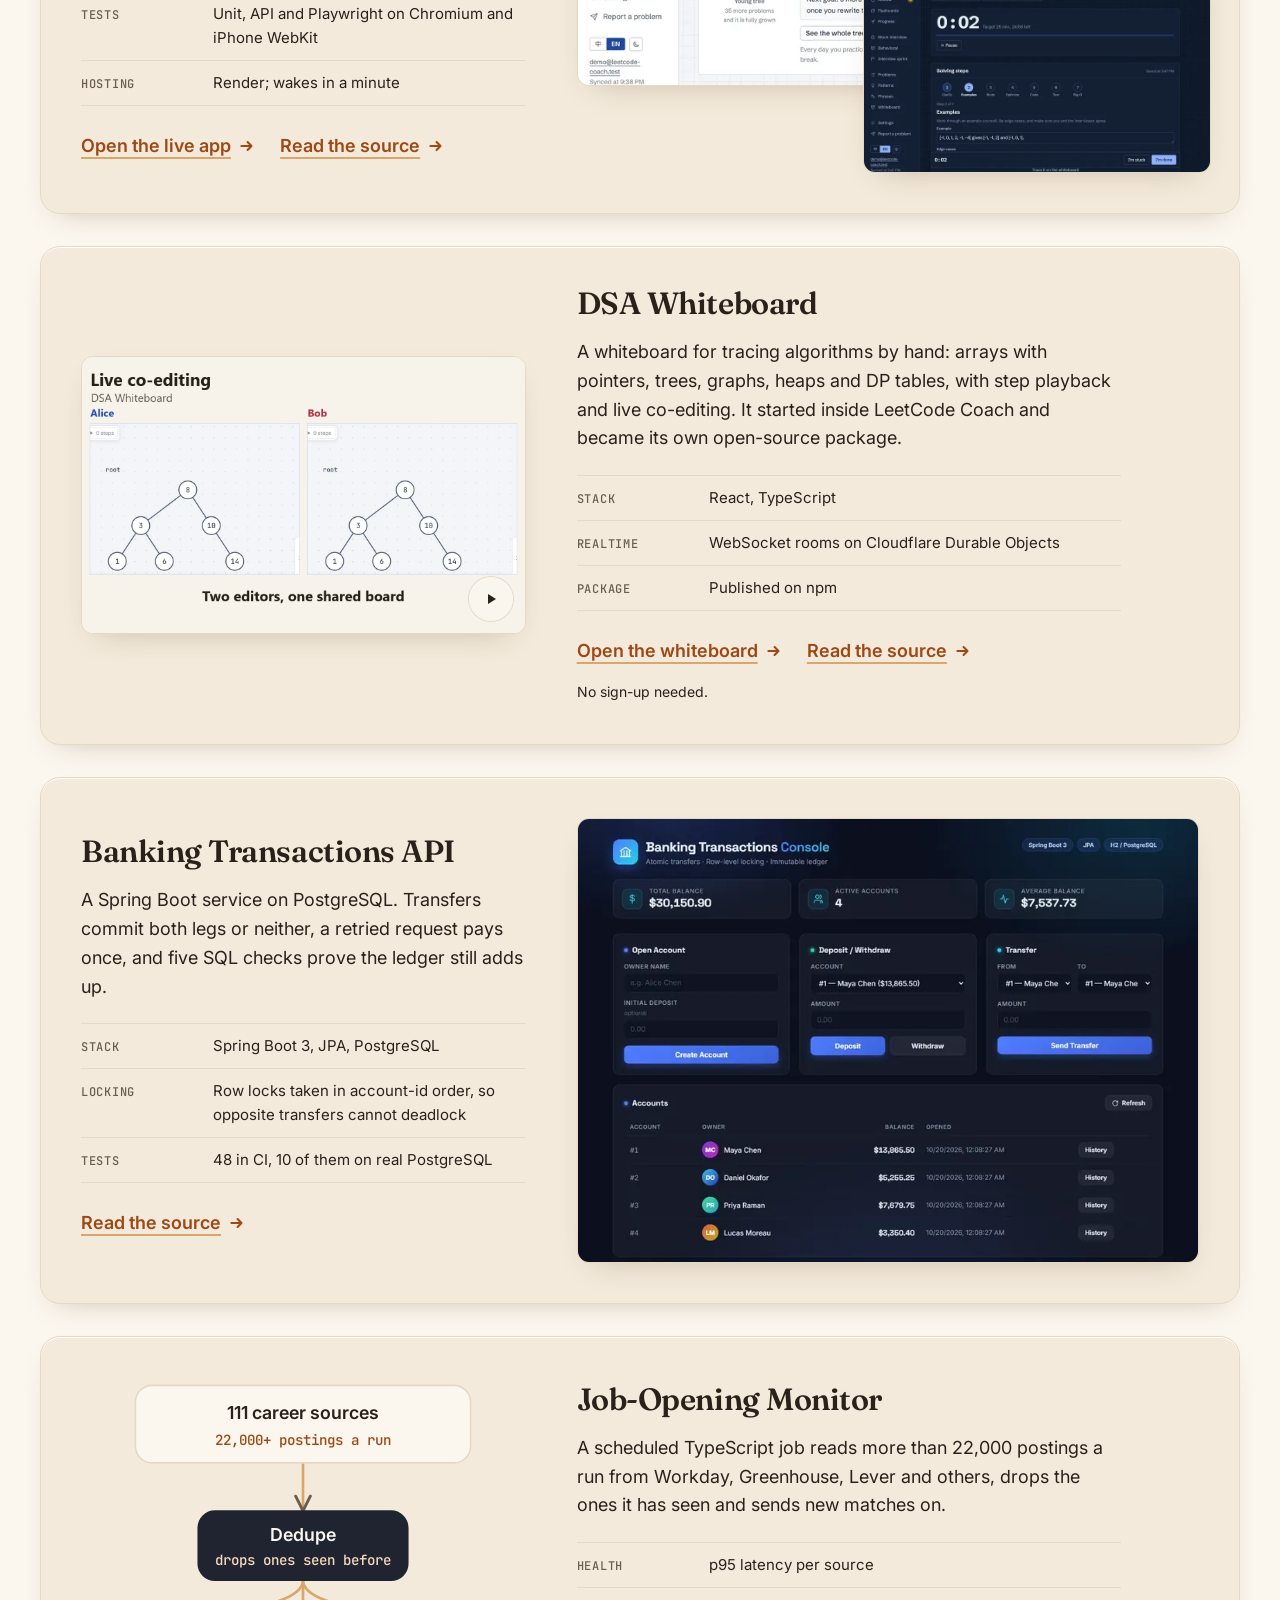
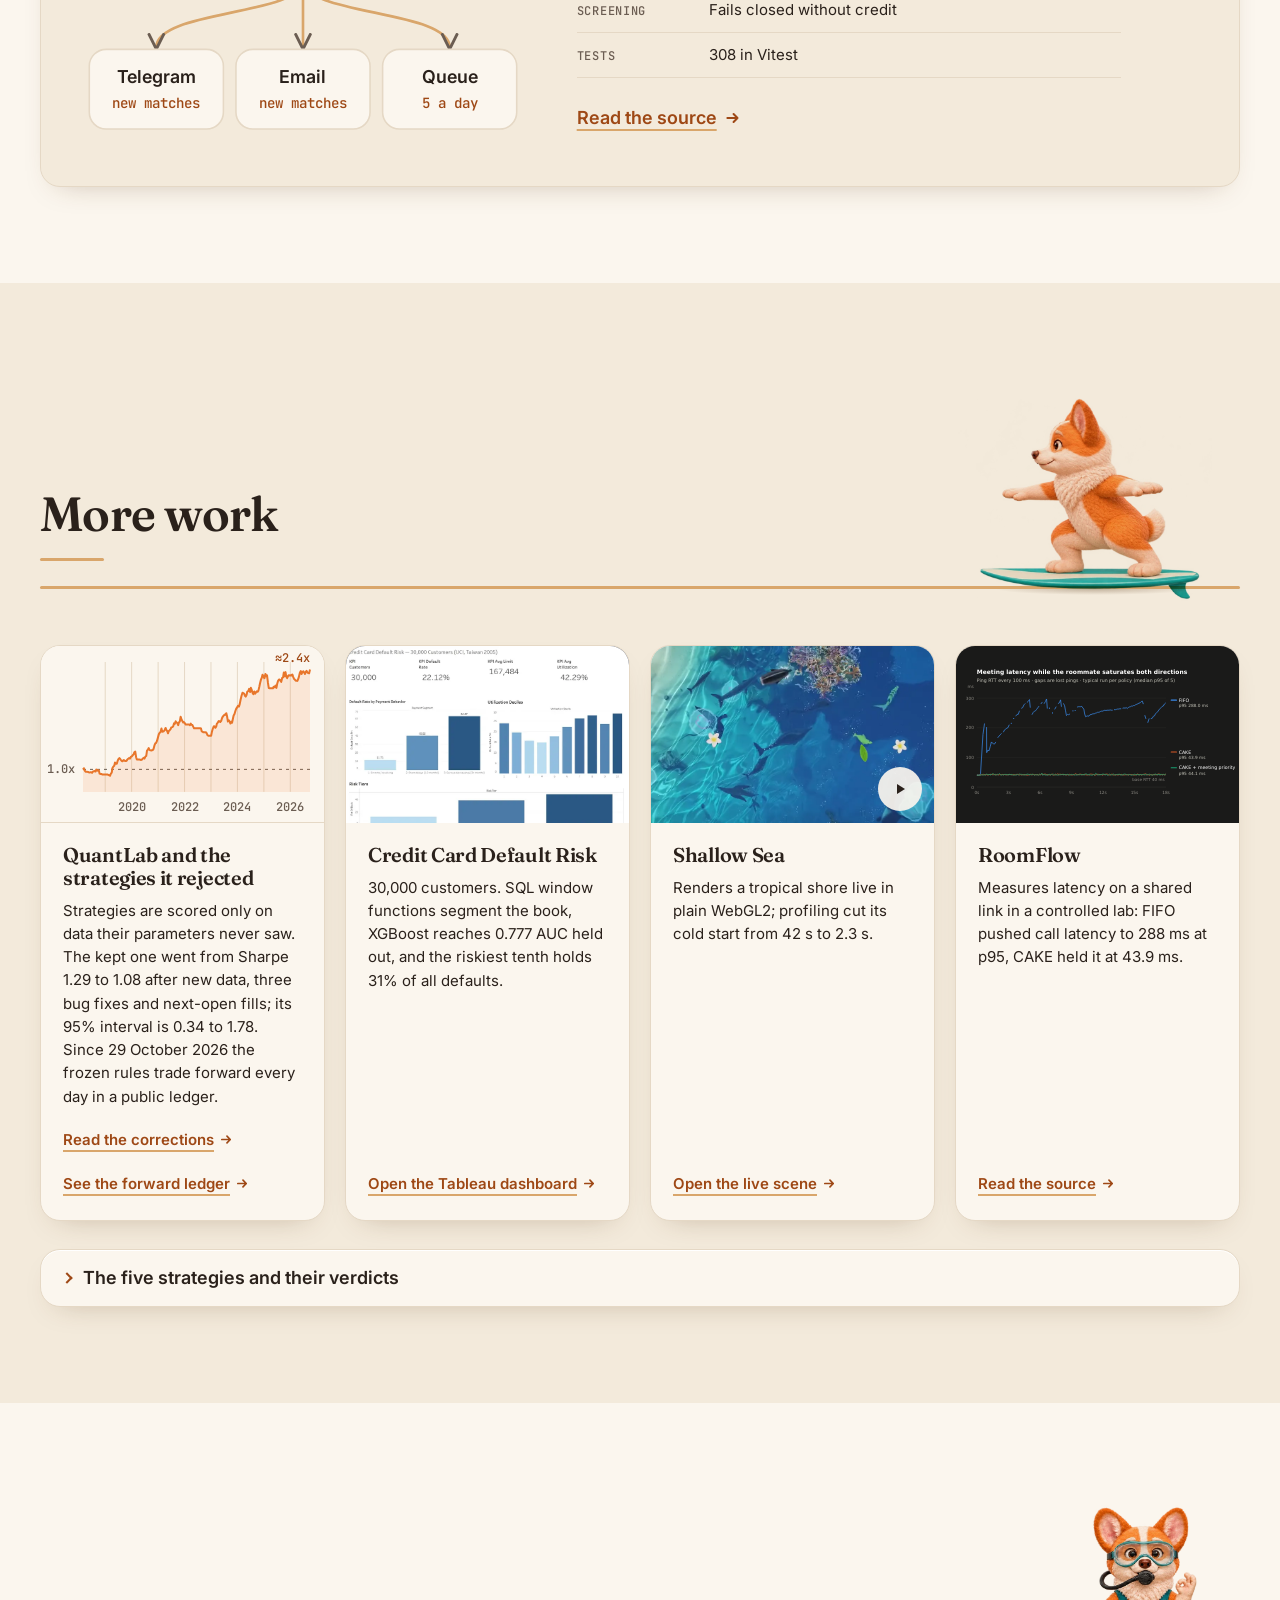
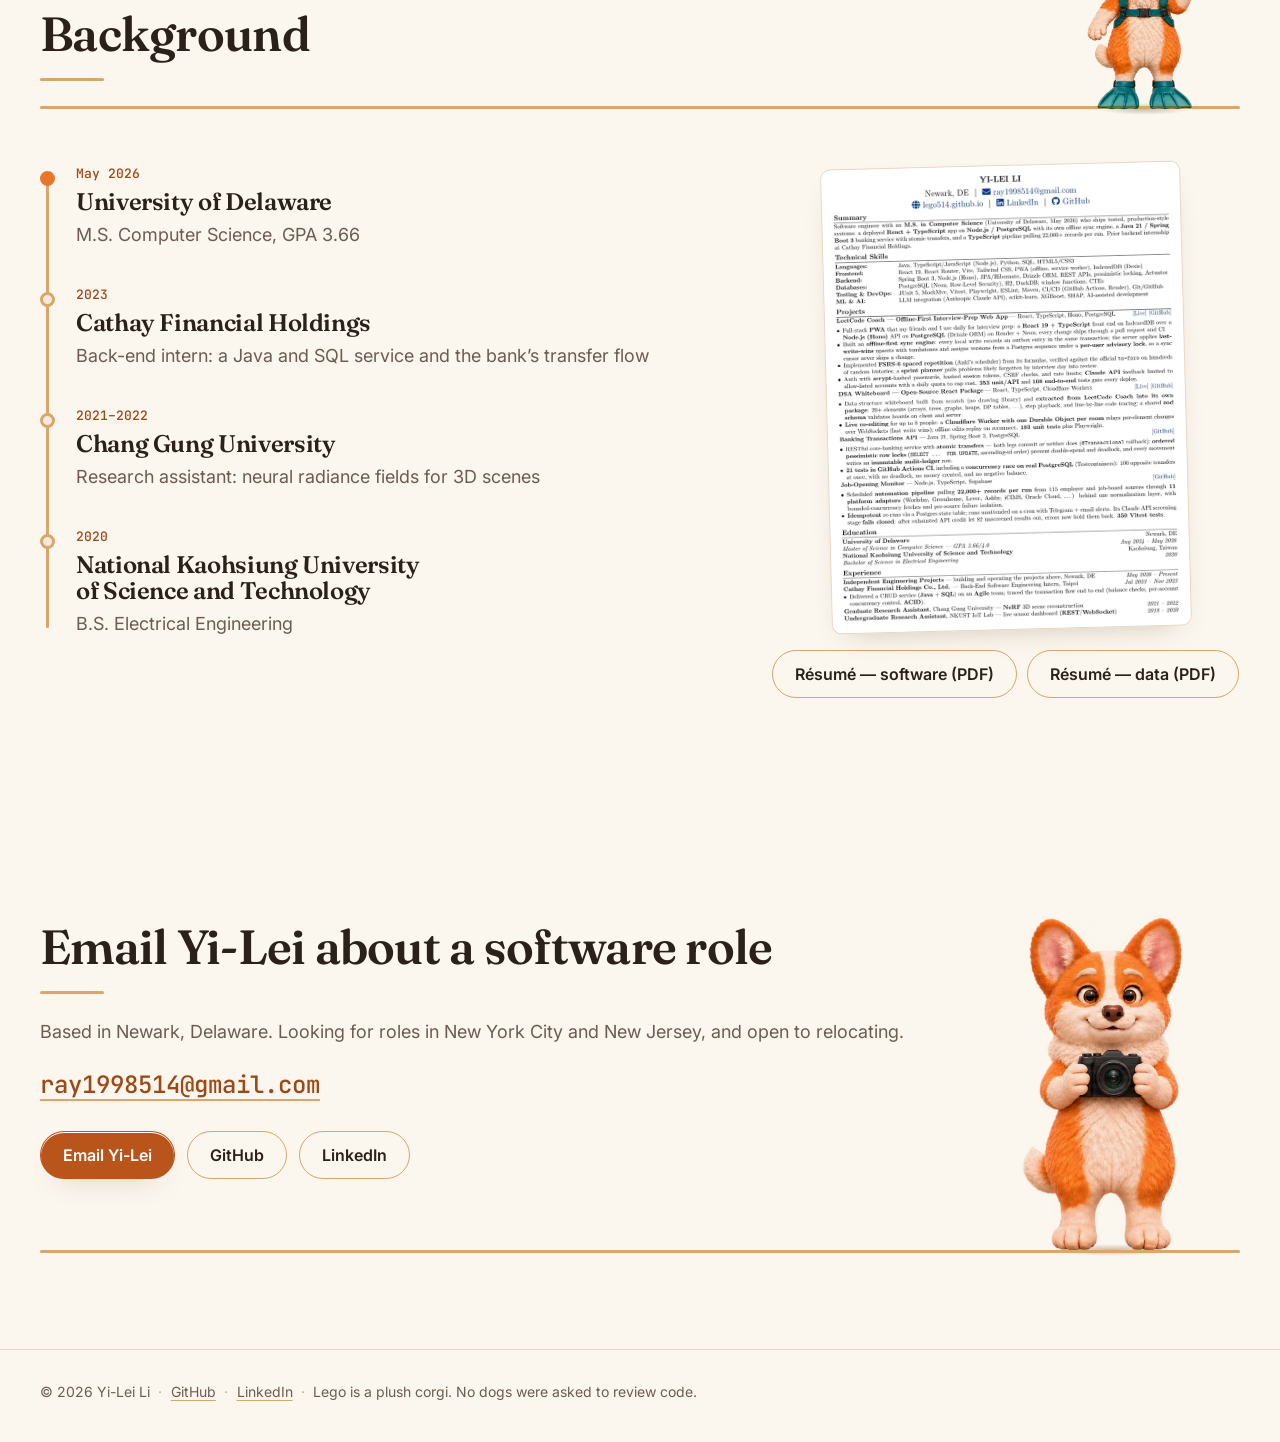
==== commit 12f92a23: "feat: show live co-editing in the DSA Whiteboard card Replace the static screenshot with a 10 s loop" ====
--- a/index.html
+++ b/index.html
@@ -327,6 +327,9 @@
   background: var(--paper);
   box-shadow: var(--shadow);
 }
+.shot--loop { position: relative; overflow: hidden; aspect-ratio: 16 / 10; }
+.shot--loop > video { display: block; width: 100%; height: 100%; object-fit: cover; }
+.shot--loop .loop-toggle { box-shadow: 0 0 0 1px var(--line); }
 
 /* ---------- standing Lego (§4b): one block for every Lego that stands on a wood line.
    The art is cropped to its visible width (--cl/--cr of the image width), pulled down by its
@@ -703,7 +706,15 @@
             <p class="project__note">No sign-up needed.</p>
           </div>
           <div class="project__media">
-            <img class="shot" src="img/whiteboard-dark-800.webp" srcset="img/whiteboard-dark-800.webp 800w, img/whiteboard-dark.webp 1280w" sizes="(min-width: 900px) 640px, 100vw" width="1280" height="800" loading="lazy" decoding="async" alt="DSA Whiteboard with a binary tree, a node pointer and a stack">
+            <div class="shot shot--loop" data-sea>
+              <video muted loop playsinline preload="none" width="1280" height="800" poster="img/dsa-whiteboard-coedit-poster.webp" aria-label="Two people edit one DSA Whiteboard board: Alice drags a binary tree and Bob sees it move, then Bob changes a node from 6 to 7 and Alice sees the new value">
+                <source src="img/dsa-whiteboard-coedit.mp4" type="video/mp4">
+              </video>
+              <button class="loop-toggle" type="button" aria-label="Pause animation" data-paused="false">
+                <svg class="loop-toggle__pause" viewBox="0 0 16 16" aria-hidden="true"><path d="M4.5 3h2.5v10H4.5zM9 3h2.5v10H9z"/></svg>
+                <svg class="loop-toggle__play" viewBox="0 0 16 16" aria-hidden="true"><path d="M5 3l8 5-8 5z"/></svg>
+              </button>
+            </div>
           </div>
         </article>
 
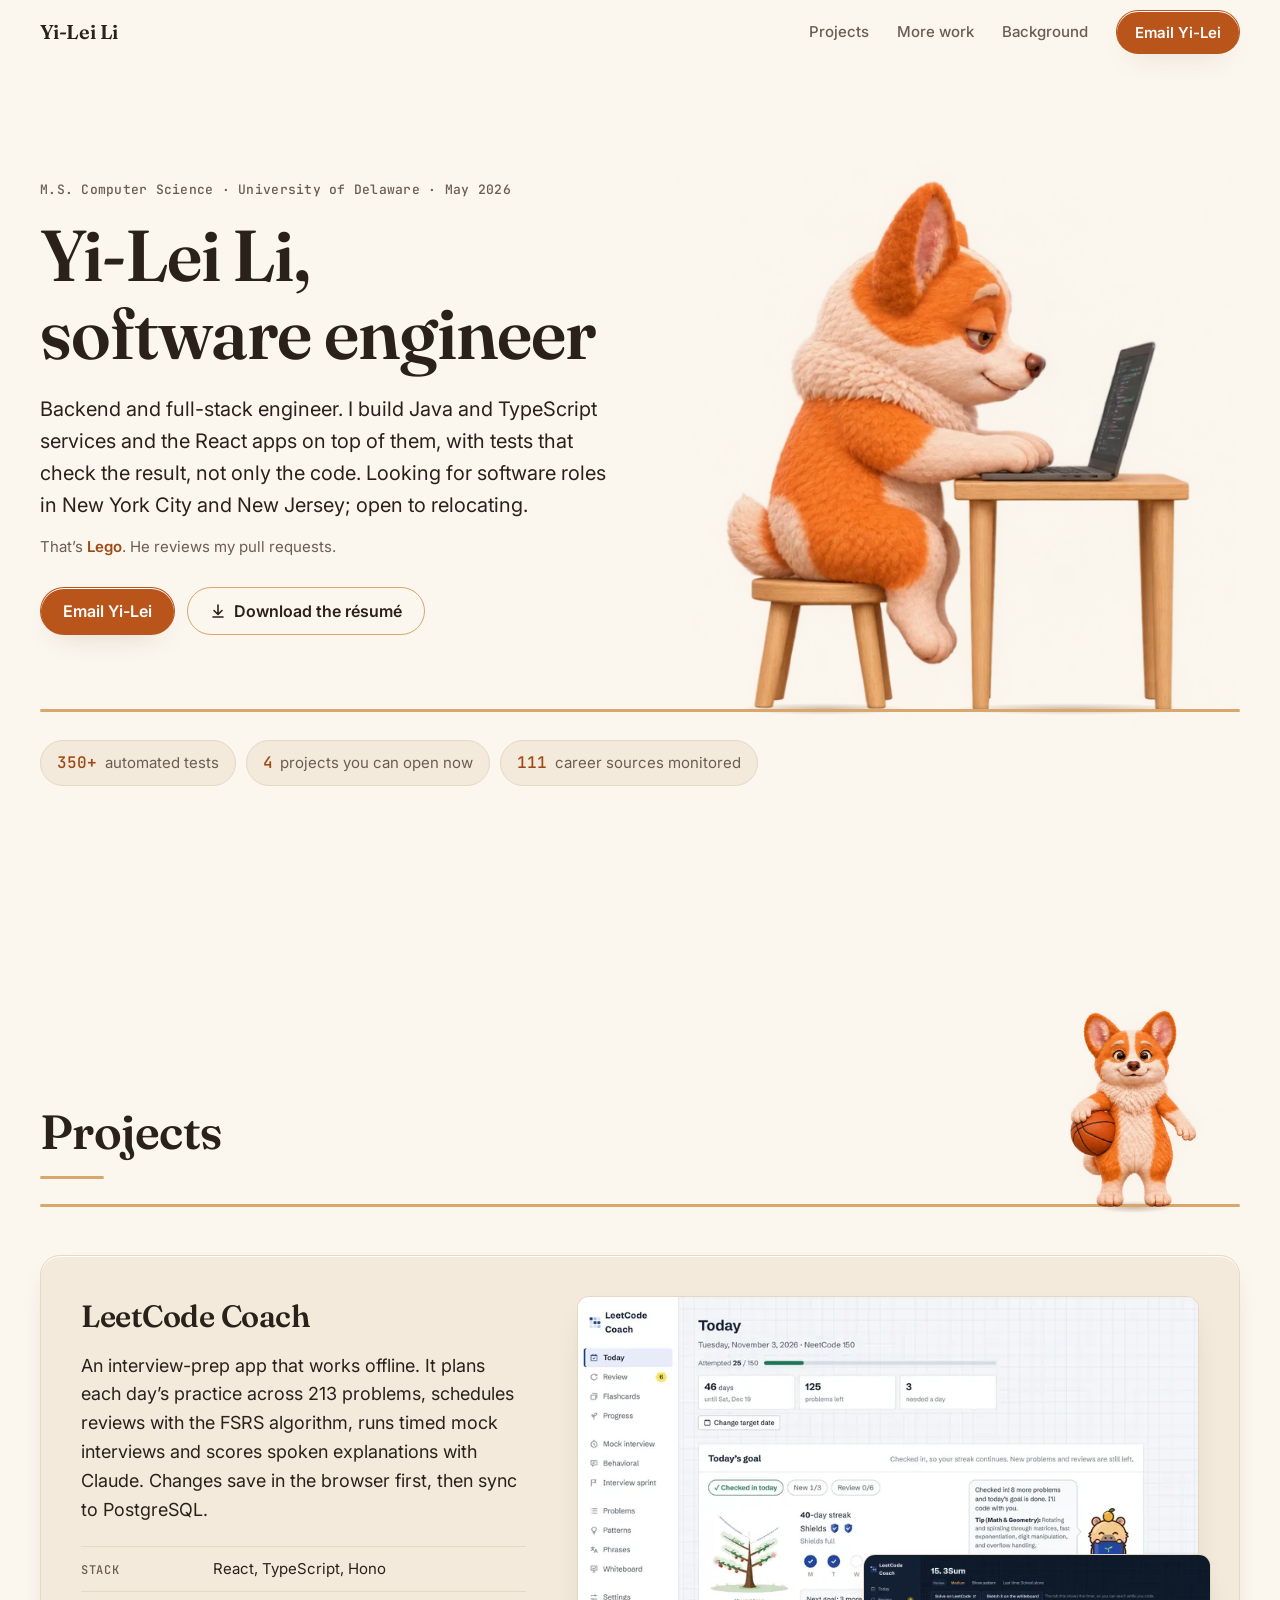
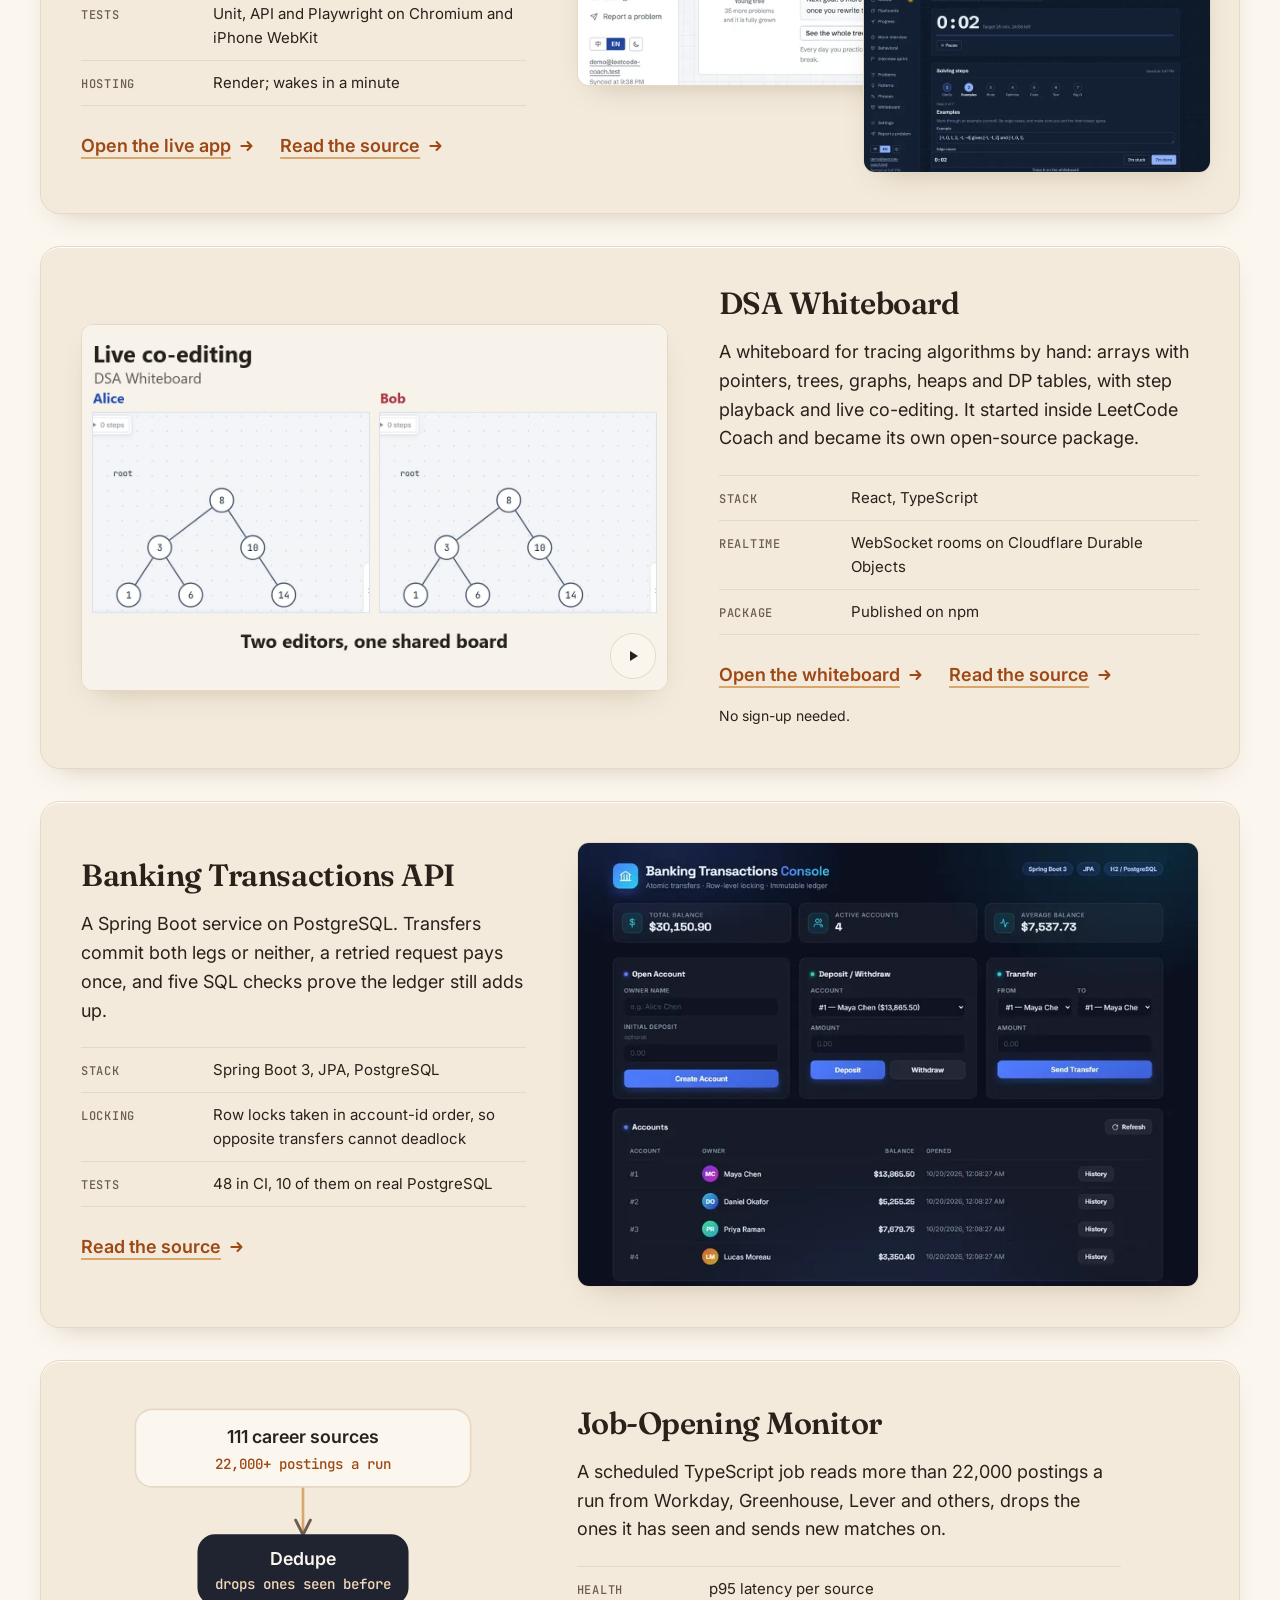
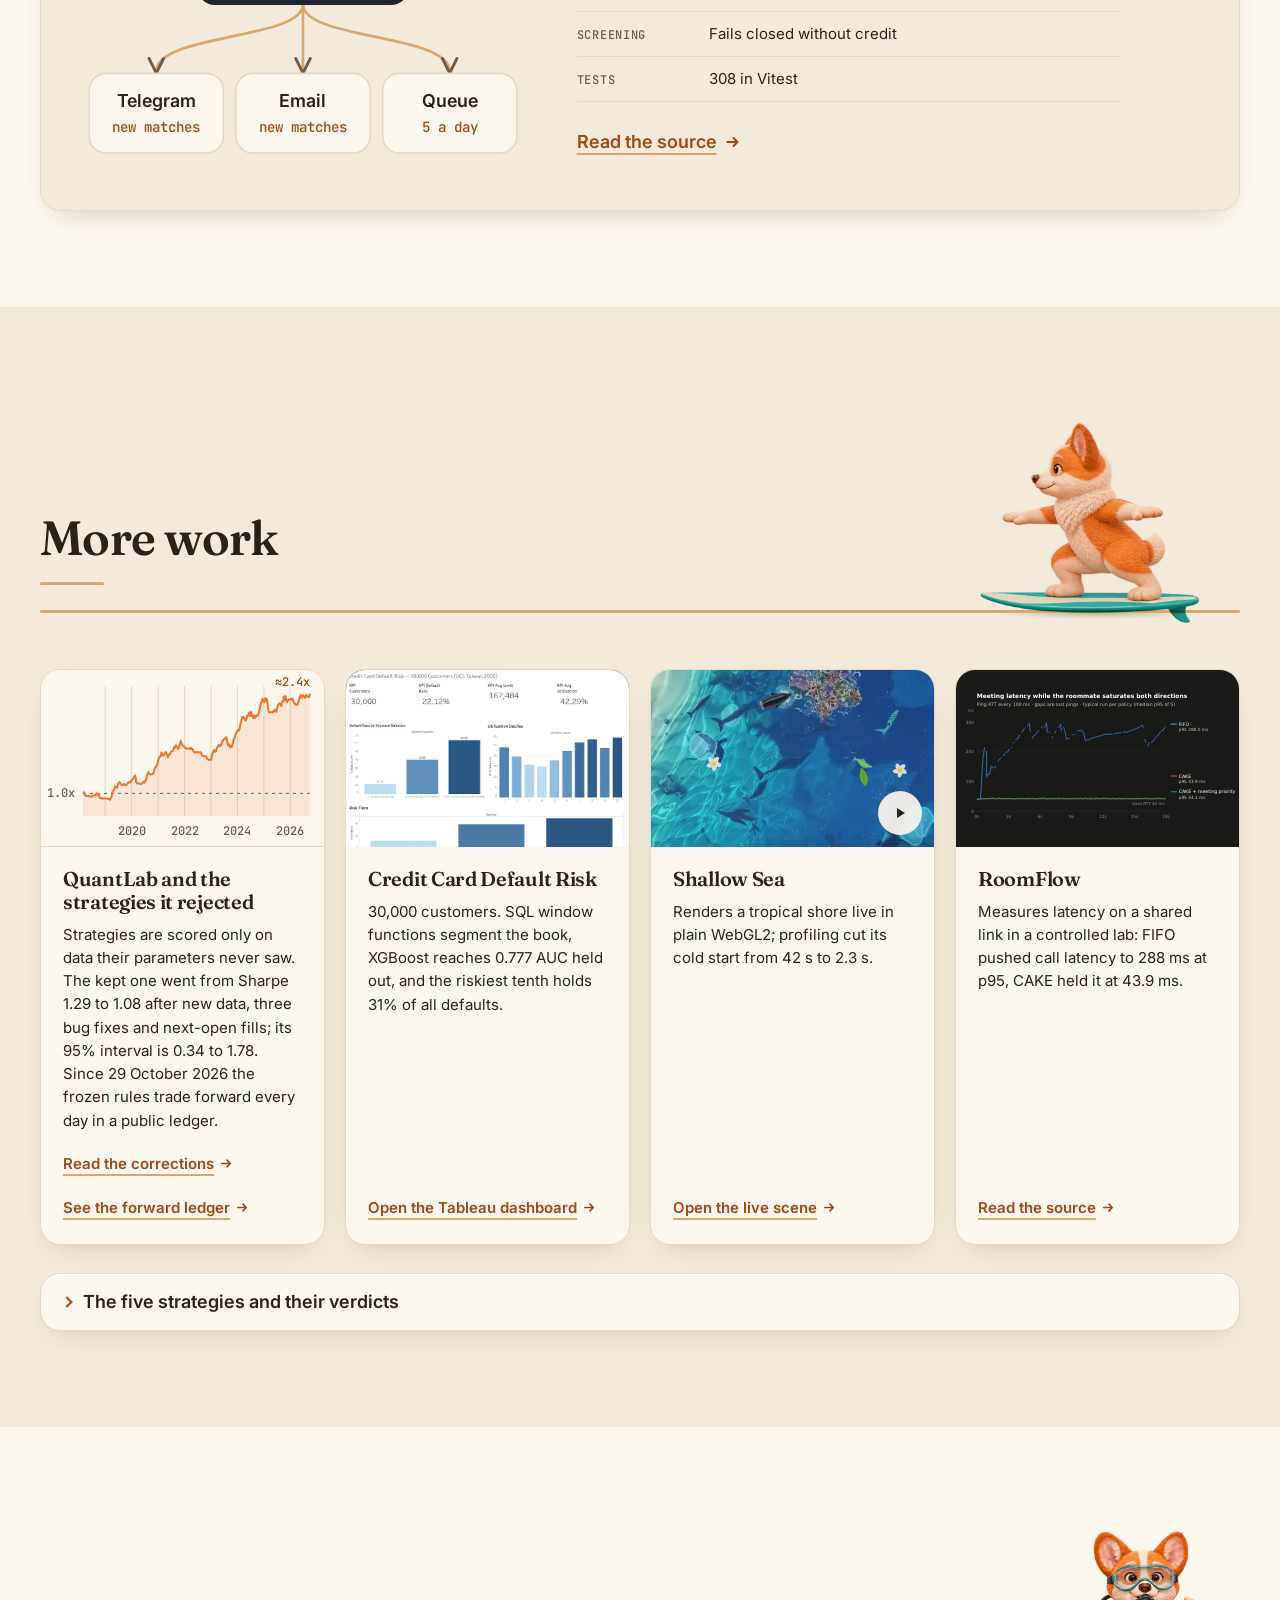
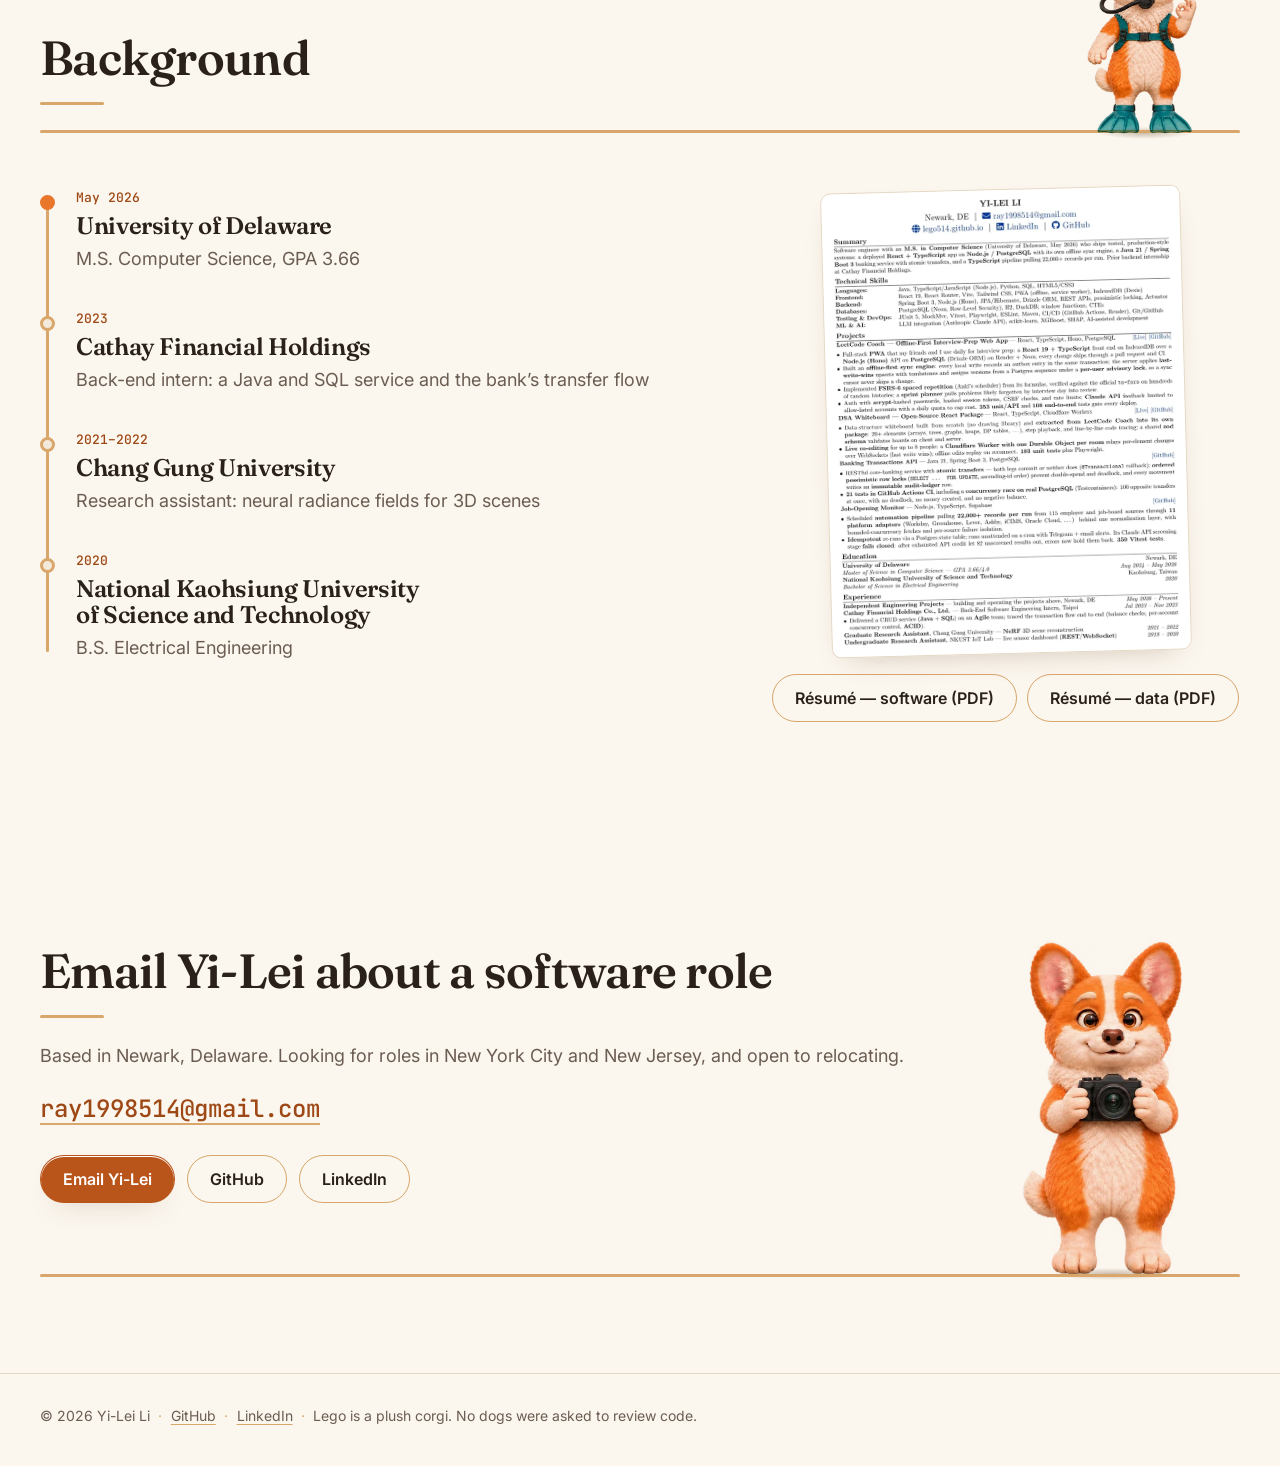
==== commit c707841e: "fix: give the DSA Whiteboard demo a wider column In a flipped project card the media sits in the nar" ====
--- a/index.html
+++ b/index.html
@@ -428,6 +428,11 @@
   .project--flip .project__text { order: 2; }
   .project--flip .project__media { order: 1; }
 }
+/* the DSA Whiteboard demo is a video with small text in it: from 1100px give it the wider column
+   (below that the text column needs its width for the two links) */
+@media (min-width: 1100px) {
+  .project--wide-media { grid-template-columns: minmax(0, 11fr) minmax(0, 9fr); }
+}
 
 /* ---------- more work: one grid of four equal compact cards ---------- */
 .more-grid { display: grid; gap: 24px; margin-top: clamp(32px, 5vw, 56px); }
@@ -693,7 +698,7 @@
           </div>
         </article>
 
-        <article class="project project--flip" aria-labelledby="dsa-title">
+        <article class="project project--flip project--wide-media" aria-labelledby="dsa-title">
           <div class="project__text">
             <h3 id="dsa-title">DSA Whiteboard</h3>
             <p>A whiteboard for tracing algorithms by hand: arrays with pointers, trees, graphs, heaps and DP tables, with step playback and live co-editing. It started inside LeetCode Coach and became its own open-source package.</p>
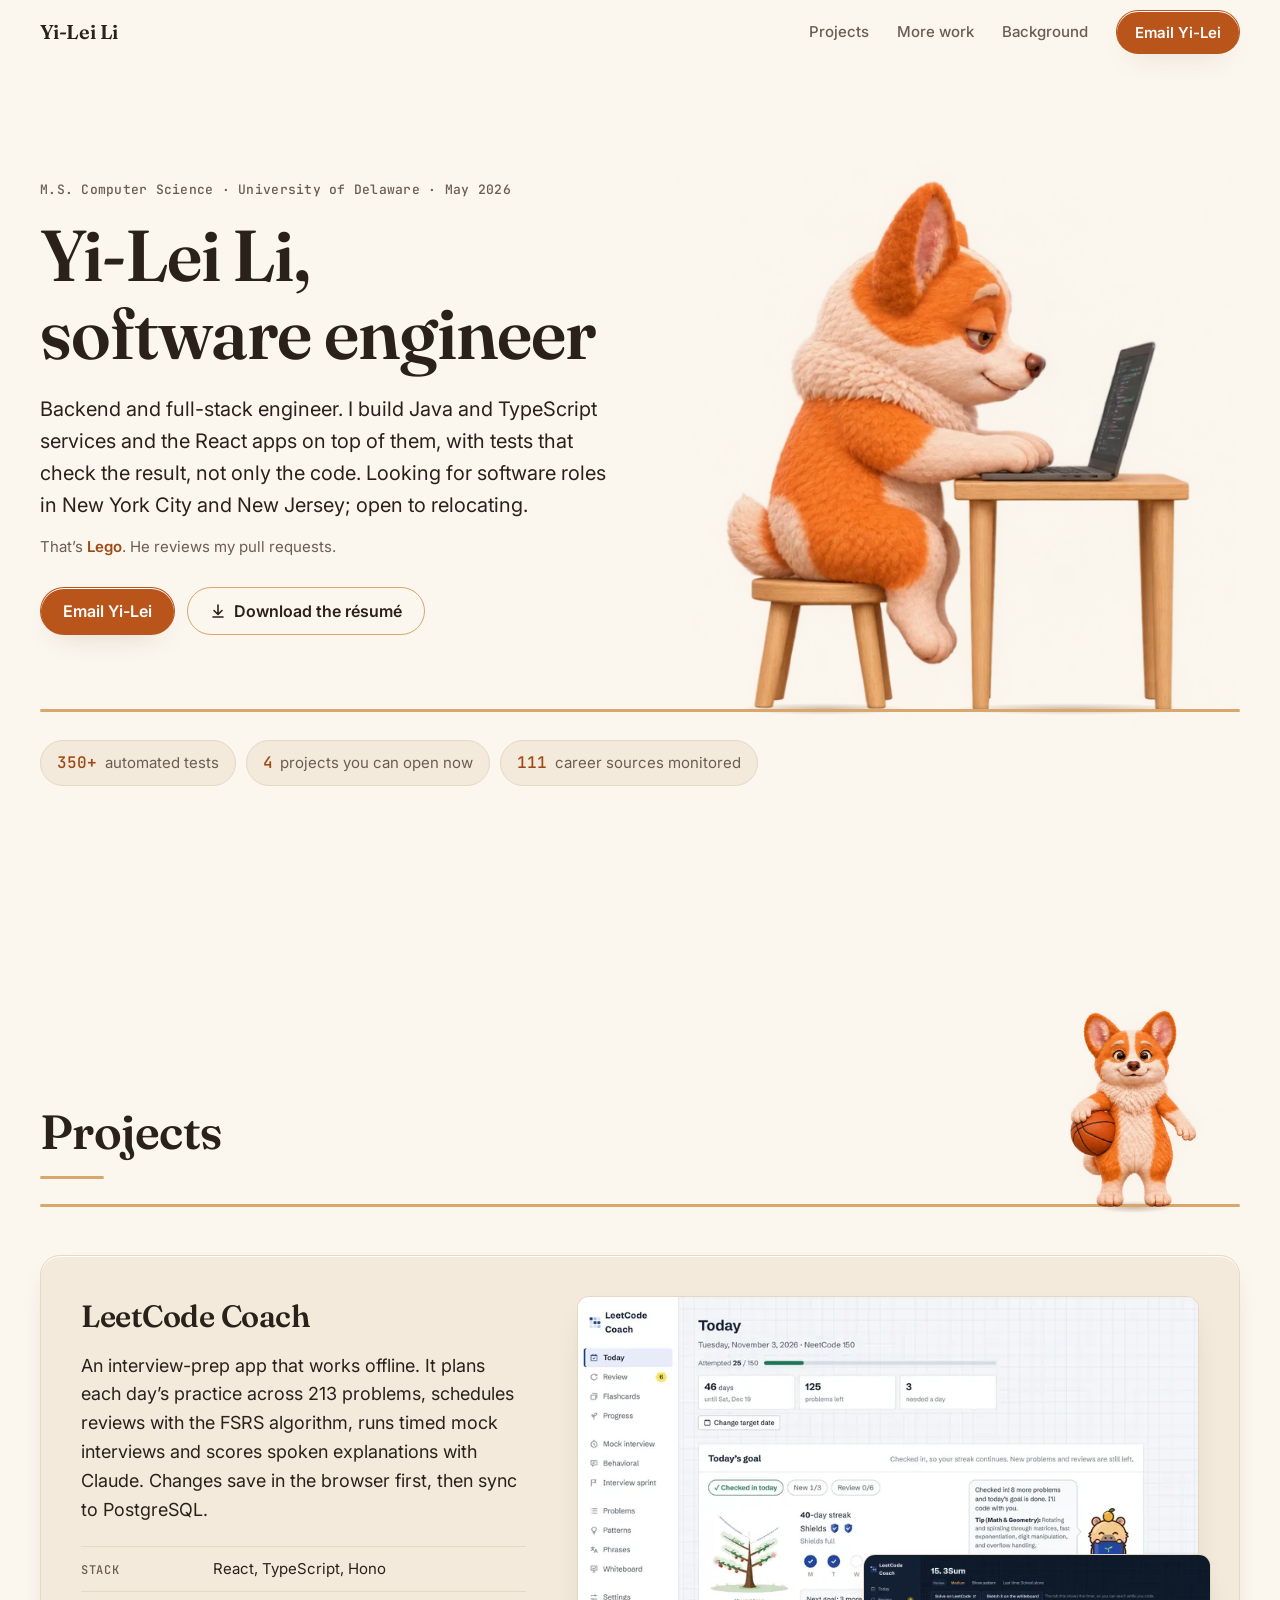
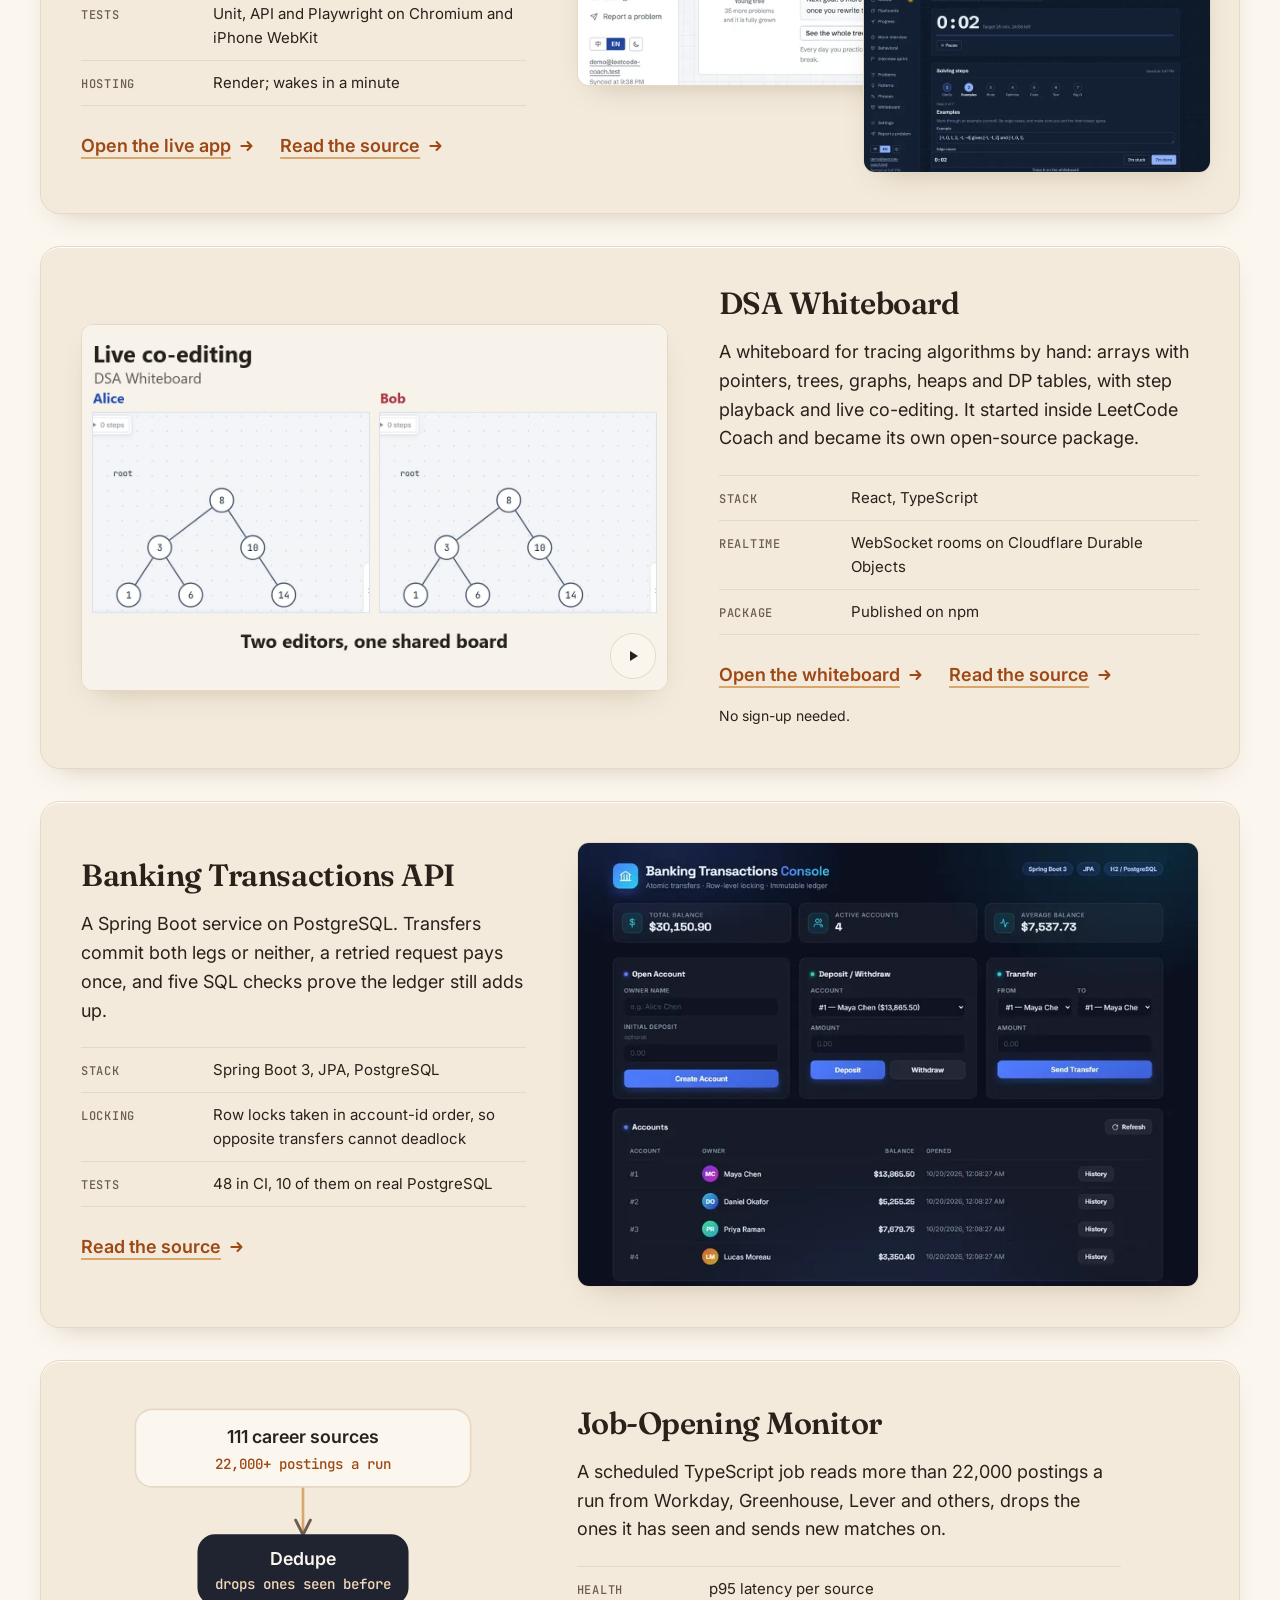
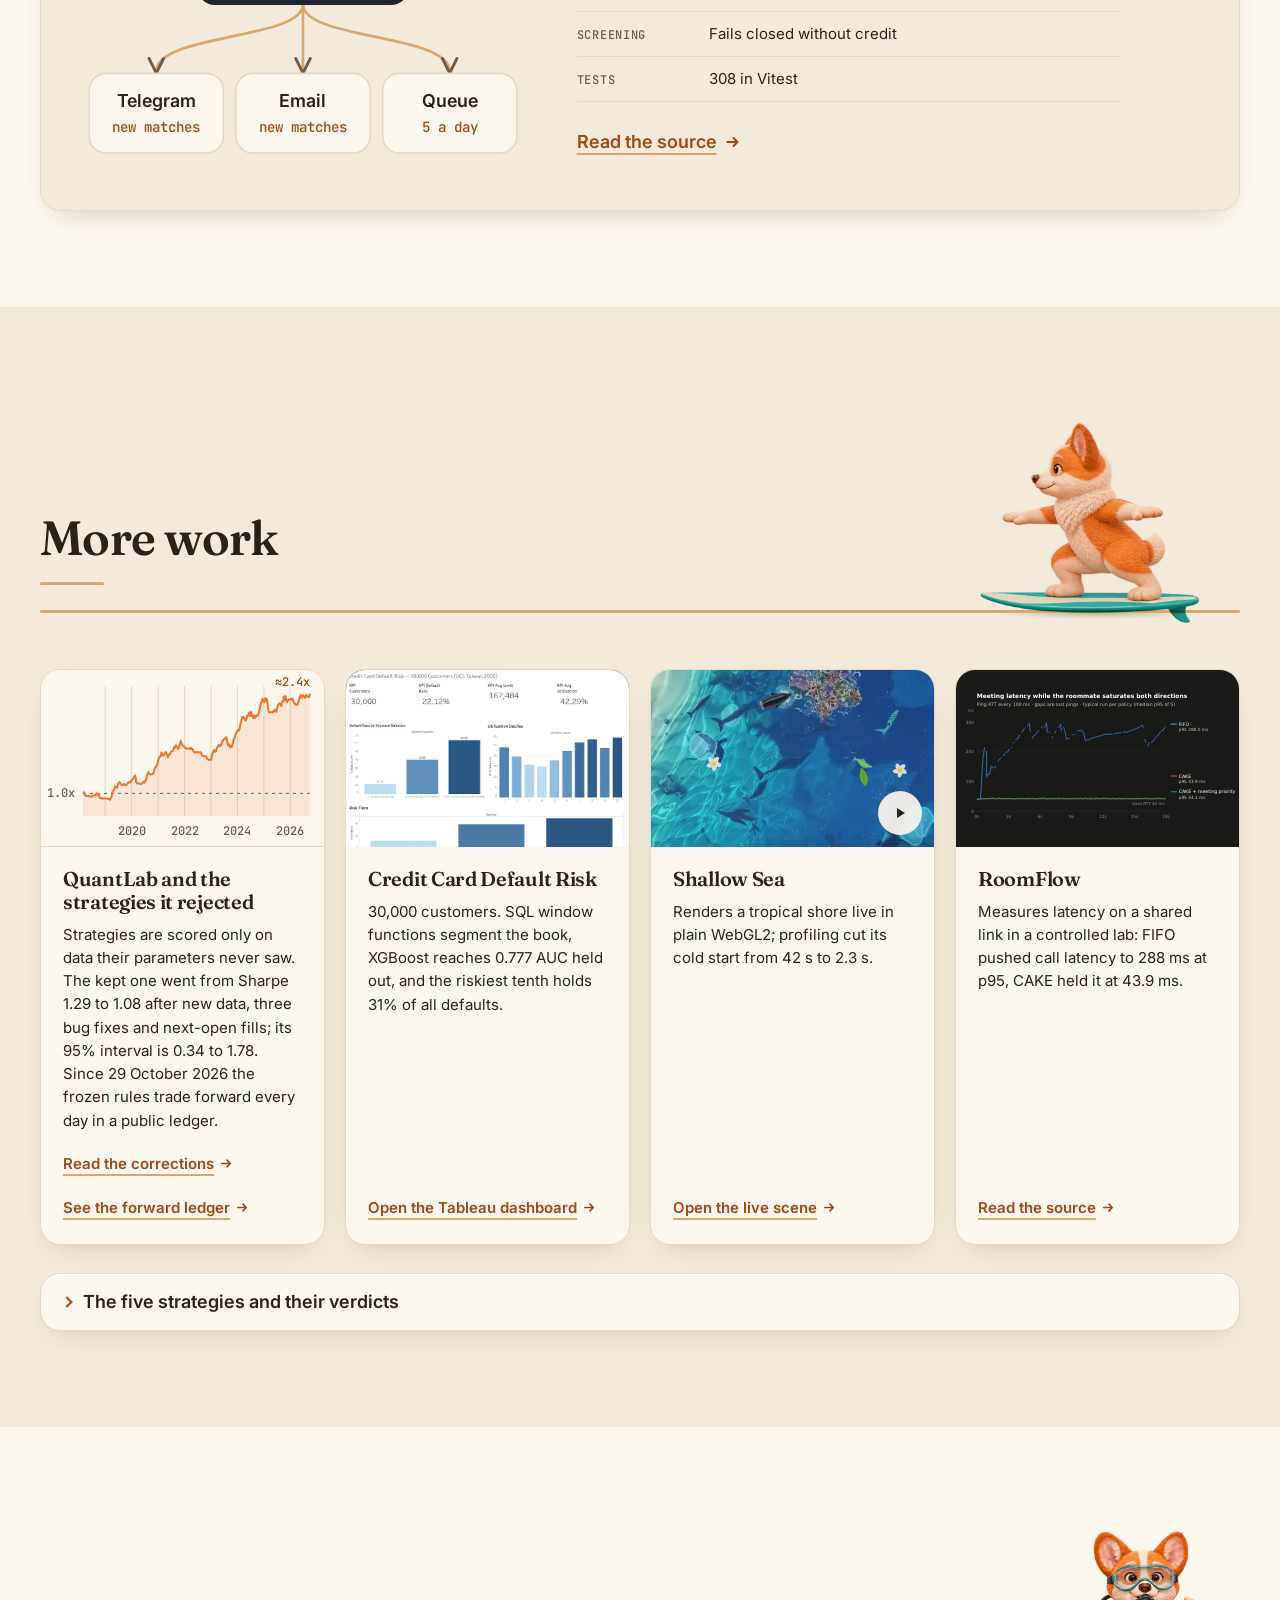
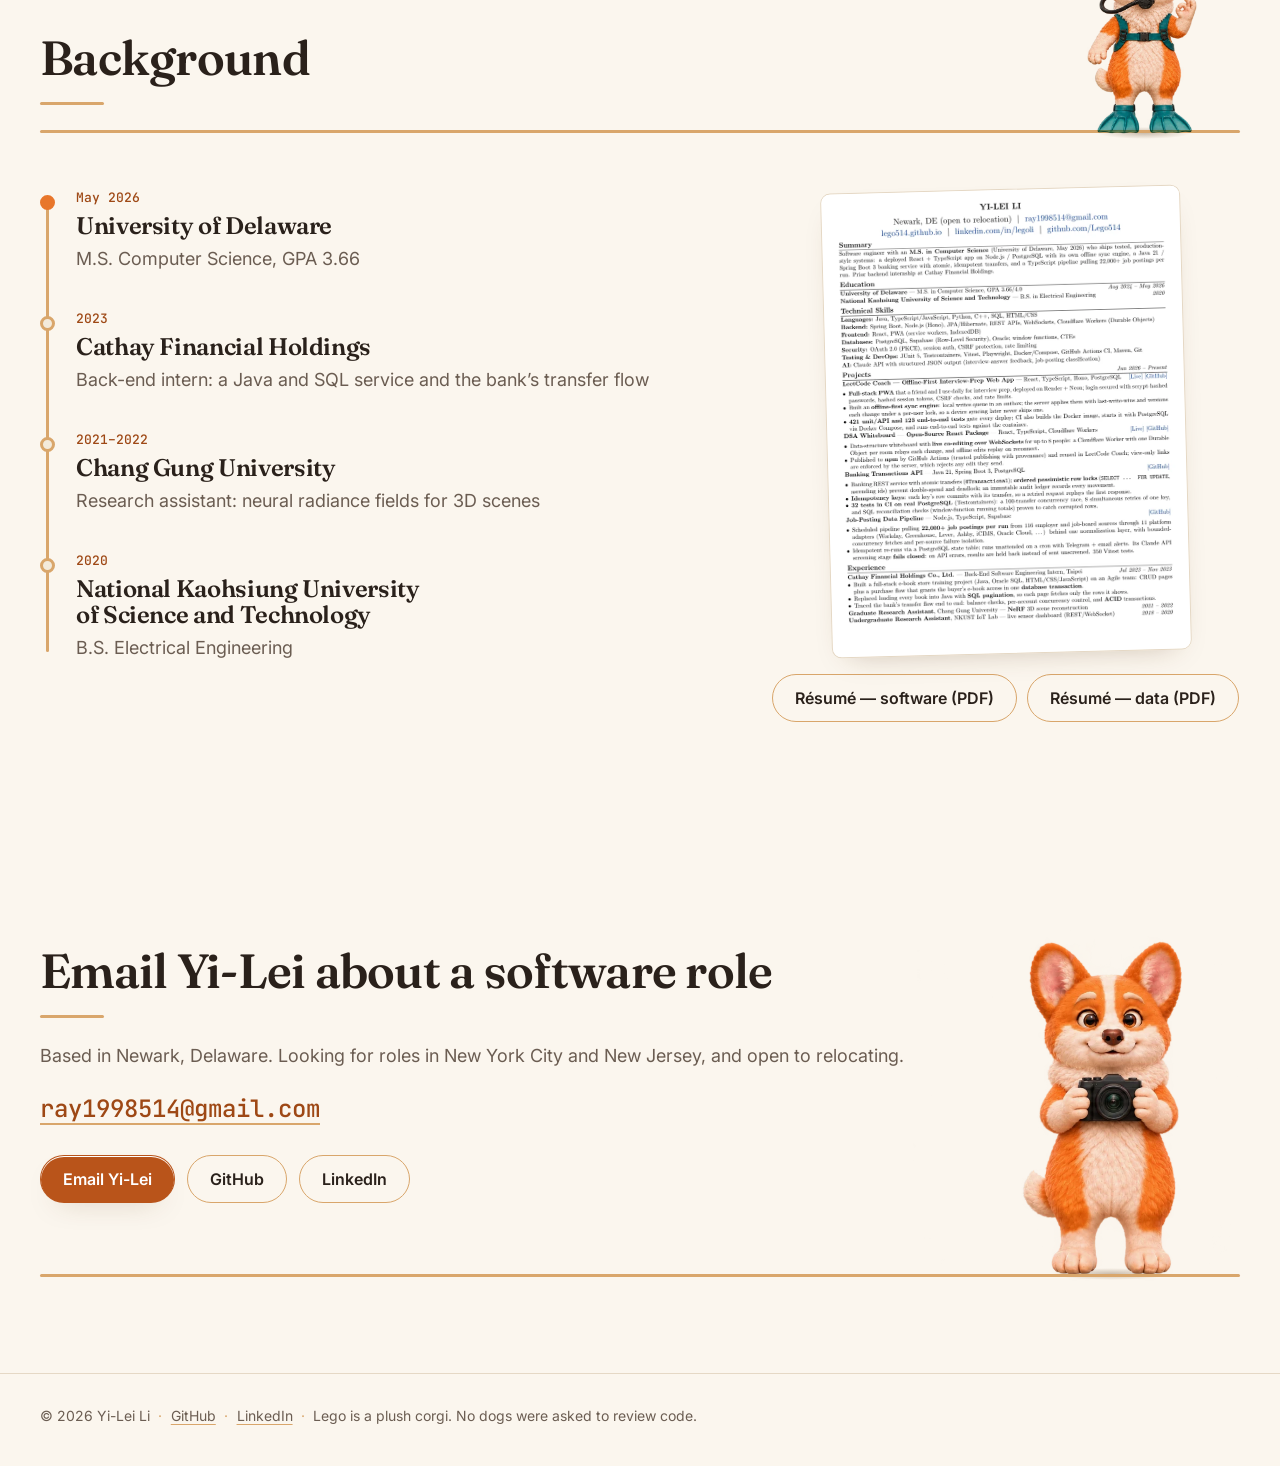
==== commit 9729b87b: "fix: move links to the legoli.dev domains The site now lives at legoli.dev (GitHub Pages custom doma" ====
--- a/index.html
+++ b/index.html
@@ -5,20 +5,20 @@
 <meta name="viewport" content="width=device-width, initial-scale=1, viewport-fit=cover">
 <title>Yi-Lei Li — software engineer</title>
 <meta name="description" content="Backend and full-stack engineer. I build Java and TypeScript services and the React apps on top of them, with tests that check the result, not only the code.">
-<link rel="canonical" href="https://lego514.github.io/">
+<link rel="canonical" href="https://legoli.dev/">
 <meta name="theme-color" content="#FBF6EE">
 <meta property="og:type" content="website">
-<meta property="og:url" content="https://lego514.github.io/">
+<meta property="og:url" content="https://legoli.dev/">
 <meta property="og:title" content="Yi-Lei Li — software engineer">
 <meta property="og:description" content="Backend and full-stack engineer. I build Java and TypeScript services and the React apps on top of them, with tests that check the result, not only the code.">
-<meta property="og:image" content="https://lego514.github.io/og.png">
+<meta property="og:image" content="https://legoli.dev/og.png">
 <meta property="og:image:width" content="1200">
 <meta property="og:image:height" content="630">
 <meta property="og:image:alt" content="Yi-Lei Li, backend and full-stack software engineer, with Lego the corgi typing at a desk">
 <meta name="twitter:card" content="summary_large_image">
 <meta name="twitter:title" content="Yi-Lei Li — software engineer">
 <meta name="twitter:description" content="Backend and full-stack engineer. I build Java and TypeScript services and the React apps on top of them, with tests that check the result, not only the code.">
-<meta name="twitter:image" content="https://lego514.github.io/og.png">
+<meta name="twitter:image" content="https://legoli.dev/og.png">
 <link rel="icon" href="favicon.svg" type="image/svg+xml">
 <link rel="preload" as="image" href="img/lego/lego-coding-side.webp" type="image/webp" fetchpriority="high">
 <link rel="preconnect" href="https://fonts.googleapis.com">
@@ -690,7 +690,7 @@
               <div><dt>Tests</dt><dd>Unit, API and Playwright on Chromium and iPhone WebKit</dd></div>
               <div><dt>Hosting</dt><dd>Render; wakes in a minute</dd></div>
             </dl>
-            <p class="links"><a class="link" href="https://leetcode-coach-f6q7.onrender.com">Open the live app<svg viewBox="0 0 16 16" aria-hidden="true"><path d="M3 8h9M8.5 4.5 12 8l-3.5 3.5"/></svg></a> <a class="link" href="https://github.com/Lego514/leetcode-coach">Read the source<svg viewBox="0 0 16 16" aria-hidden="true"><path d="M3 8h9M8.5 4.5 12 8l-3.5 3.5"/></svg></a></p>
+            <p class="links"><a class="link" href="https://coach.legoli.dev">Open the live app<svg viewBox="0 0 16 16" aria-hidden="true"><path d="M3 8h9M8.5 4.5 12 8l-3.5 3.5"/></svg></a> <a class="link" href="https://github.com/Lego514/leetcode-coach">Read the source<svg viewBox="0 0 16 16" aria-hidden="true"><path d="M3 8h9M8.5 4.5 12 8l-3.5 3.5"/></svg></a></p>
           </div>
           <div class="project__media project__media--pair">
             <img class="shot" src="img/coach-today-800.webp" srcset="img/coach-today-800.webp 800w, img/coach-today.webp 1760w" sizes="(min-width: 900px) 640px, 100vw" width="1760" height="1100" loading="lazy" decoding="async" alt="LeetCode Coach’s Today page: days until the interview, problems left, today’s goal and the current streak">
@@ -707,7 +707,7 @@
               <div><dt>Realtime</dt><dd>WebSocket rooms on Cloudflare Durable Objects</dd></div>
               <div><dt>Package</dt><dd>Published on npm</dd></div>
             </dl>
-            <p class="links"><a class="link" href="https://lego514.github.io/dsa-whiteboard/">Open the whiteboard<svg viewBox="0 0 16 16" aria-hidden="true"><path d="M3 8h9M8.5 4.5 12 8l-3.5 3.5"/></svg></a> <a class="link" href="https://github.com/Lego514/dsa-whiteboard">Read the source<svg viewBox="0 0 16 16" aria-hidden="true"><path d="M3 8h9M8.5 4.5 12 8l-3.5 3.5"/></svg></a></p>
+            <p class="links"><a class="link" href="https://dsaboard.legoli.dev/">Open the whiteboard<svg viewBox="0 0 16 16" aria-hidden="true"><path d="M3 8h9M8.5 4.5 12 8l-3.5 3.5"/></svg></a> <a class="link" href="https://github.com/Lego514/dsa-whiteboard">Read the source<svg viewBox="0 0 16 16" aria-hidden="true"><path d="M3 8h9M8.5 4.5 12 8l-3.5 3.5"/></svg></a></p>
             <p class="project__note">No sign-up needed.</p>
           </div>
           <div class="project__media">
@@ -854,7 +854,7 @@
           <div class="side__text">
             <h3 id="sea-title">Shallow Sea</h3>
             <p>Renders a tropical shore live in plain WebGL2; profiling cut its cold start from 42 s to 2.3 s.</p>
-            <a class="link" href="https://lego514.github.io/shallow-sea/">Open the live scene<svg viewBox="0 0 16 16" aria-hidden="true"><path d="M3 8h9M8.5 4.5 12 8l-3.5 3.5"/></svg></a>
+            <a class="link" href="https://legoli.dev/shallow-sea/">Open the live scene<svg viewBox="0 0 16 16" aria-hidden="true"><path d="M3 8h9M8.5 4.5 12 8l-3.5 3.5"/></svg></a>
           </div>
         </article>
         <article class="side" aria-labelledby="roomflow-title">
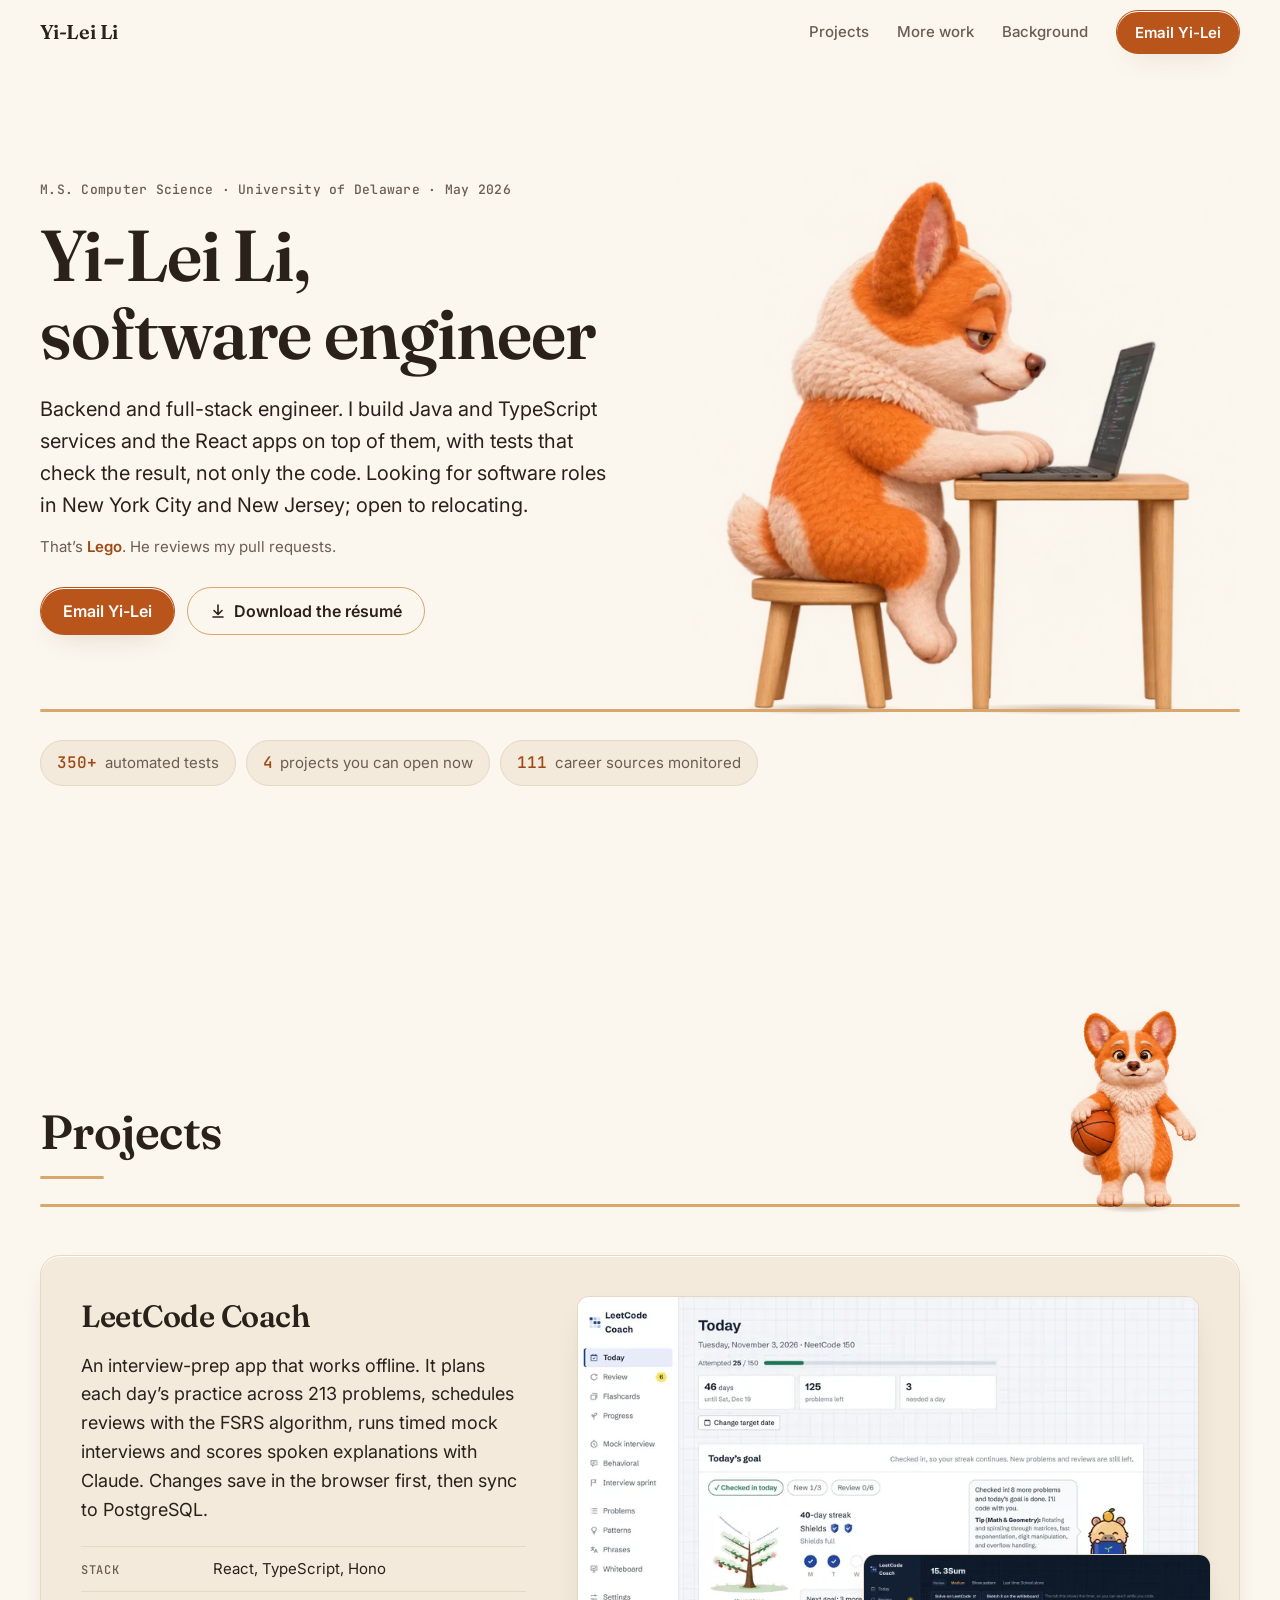
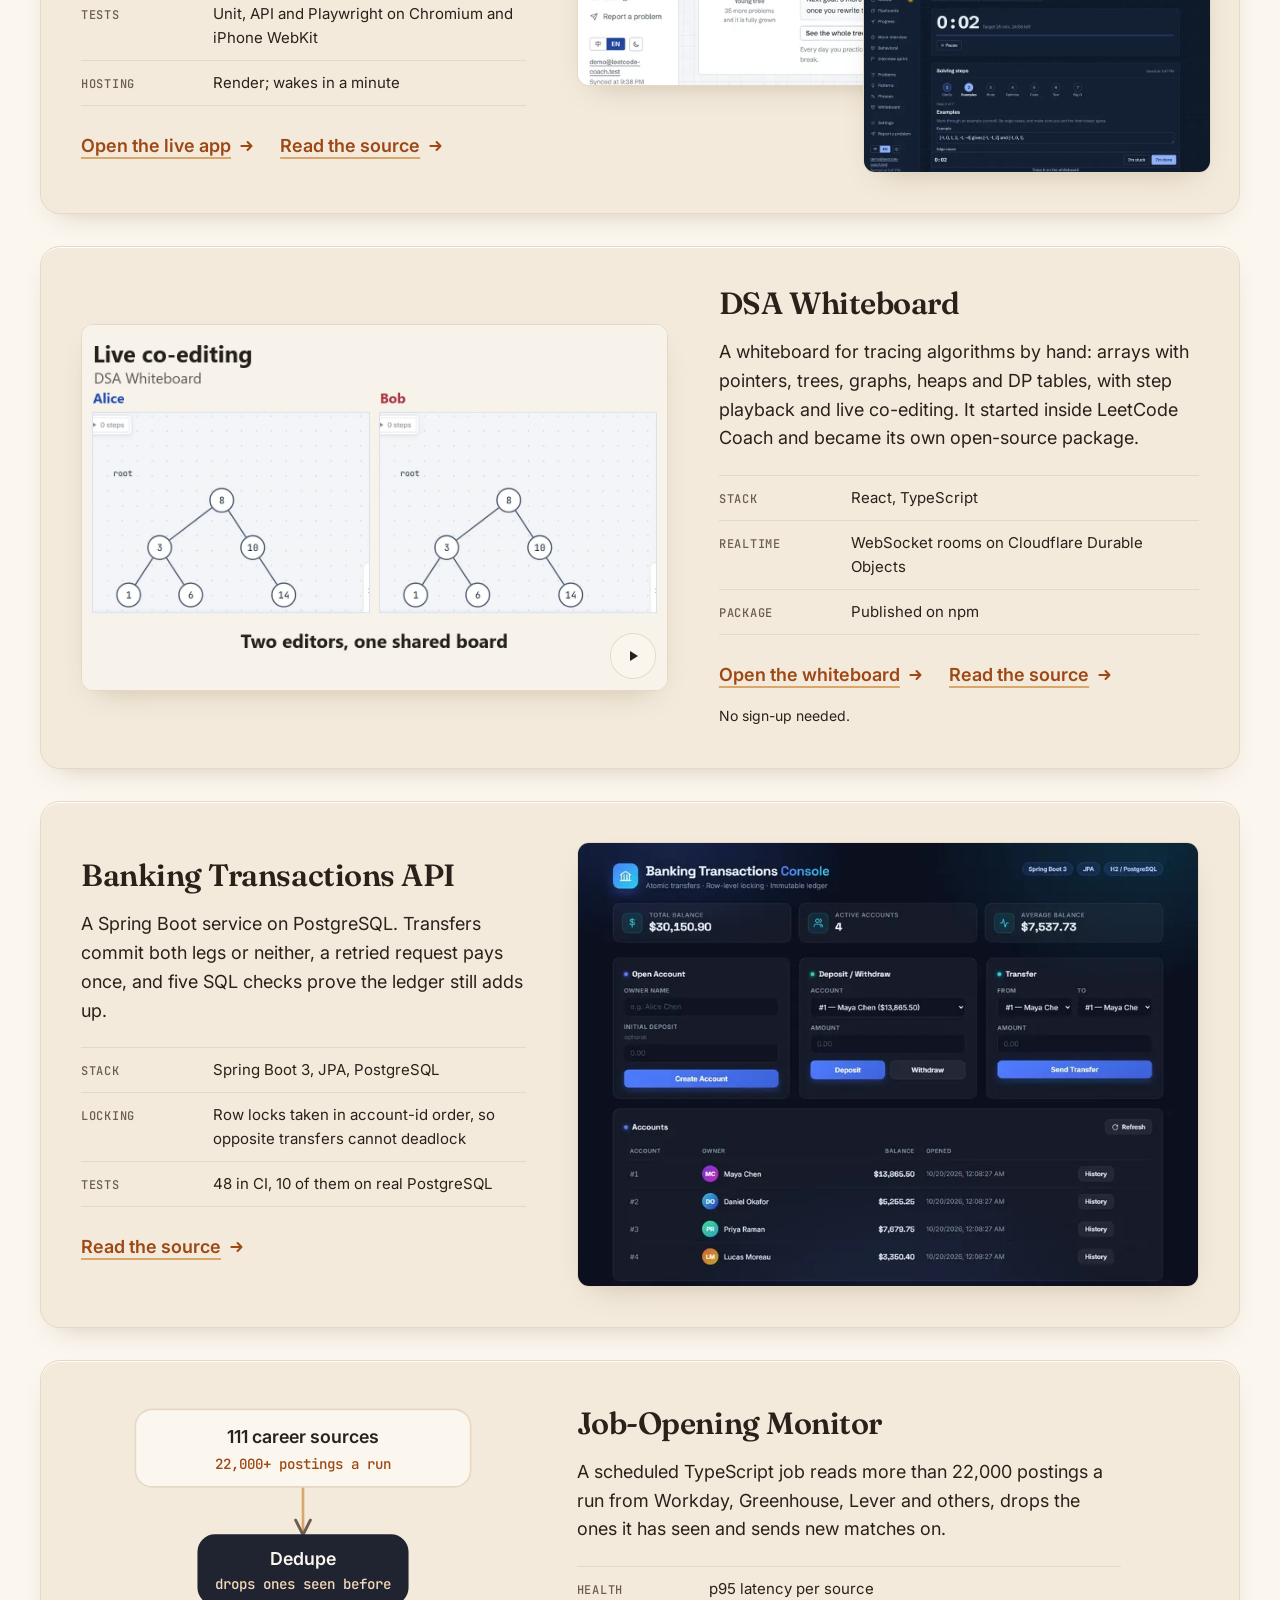
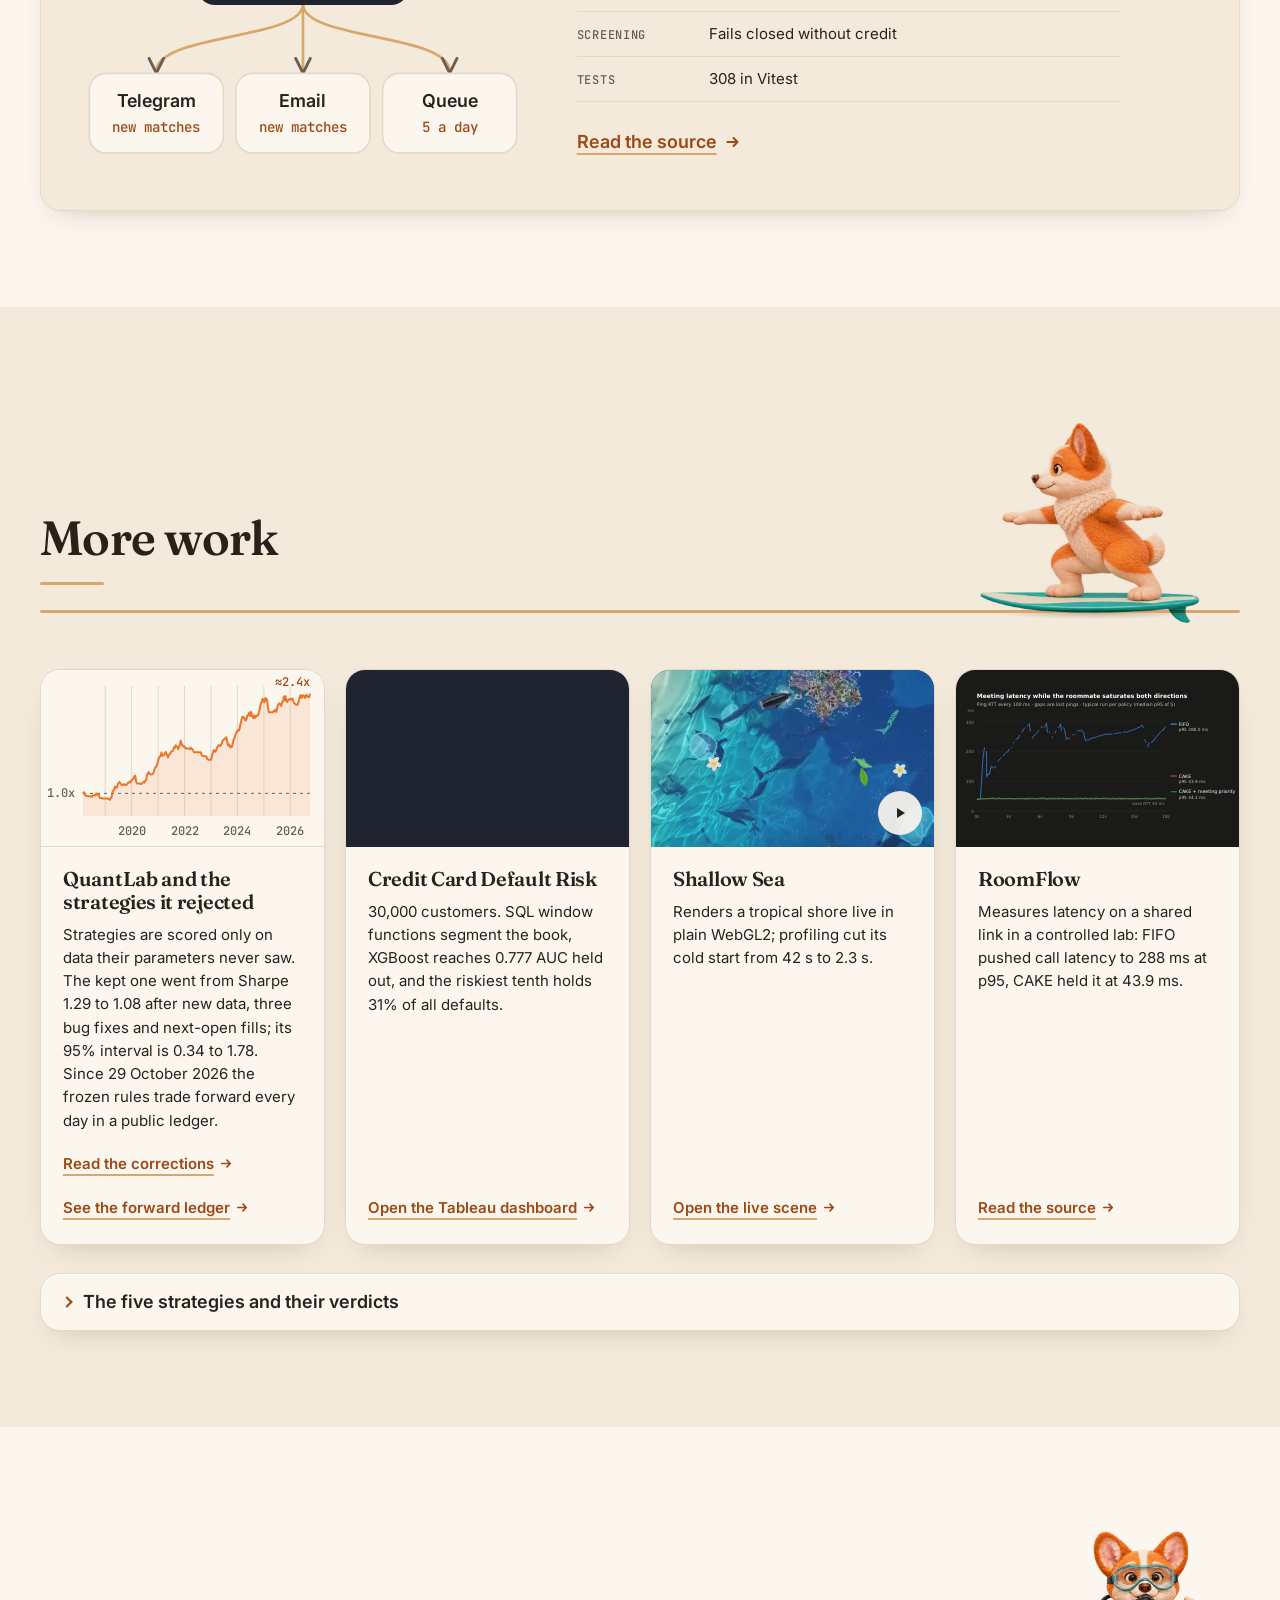
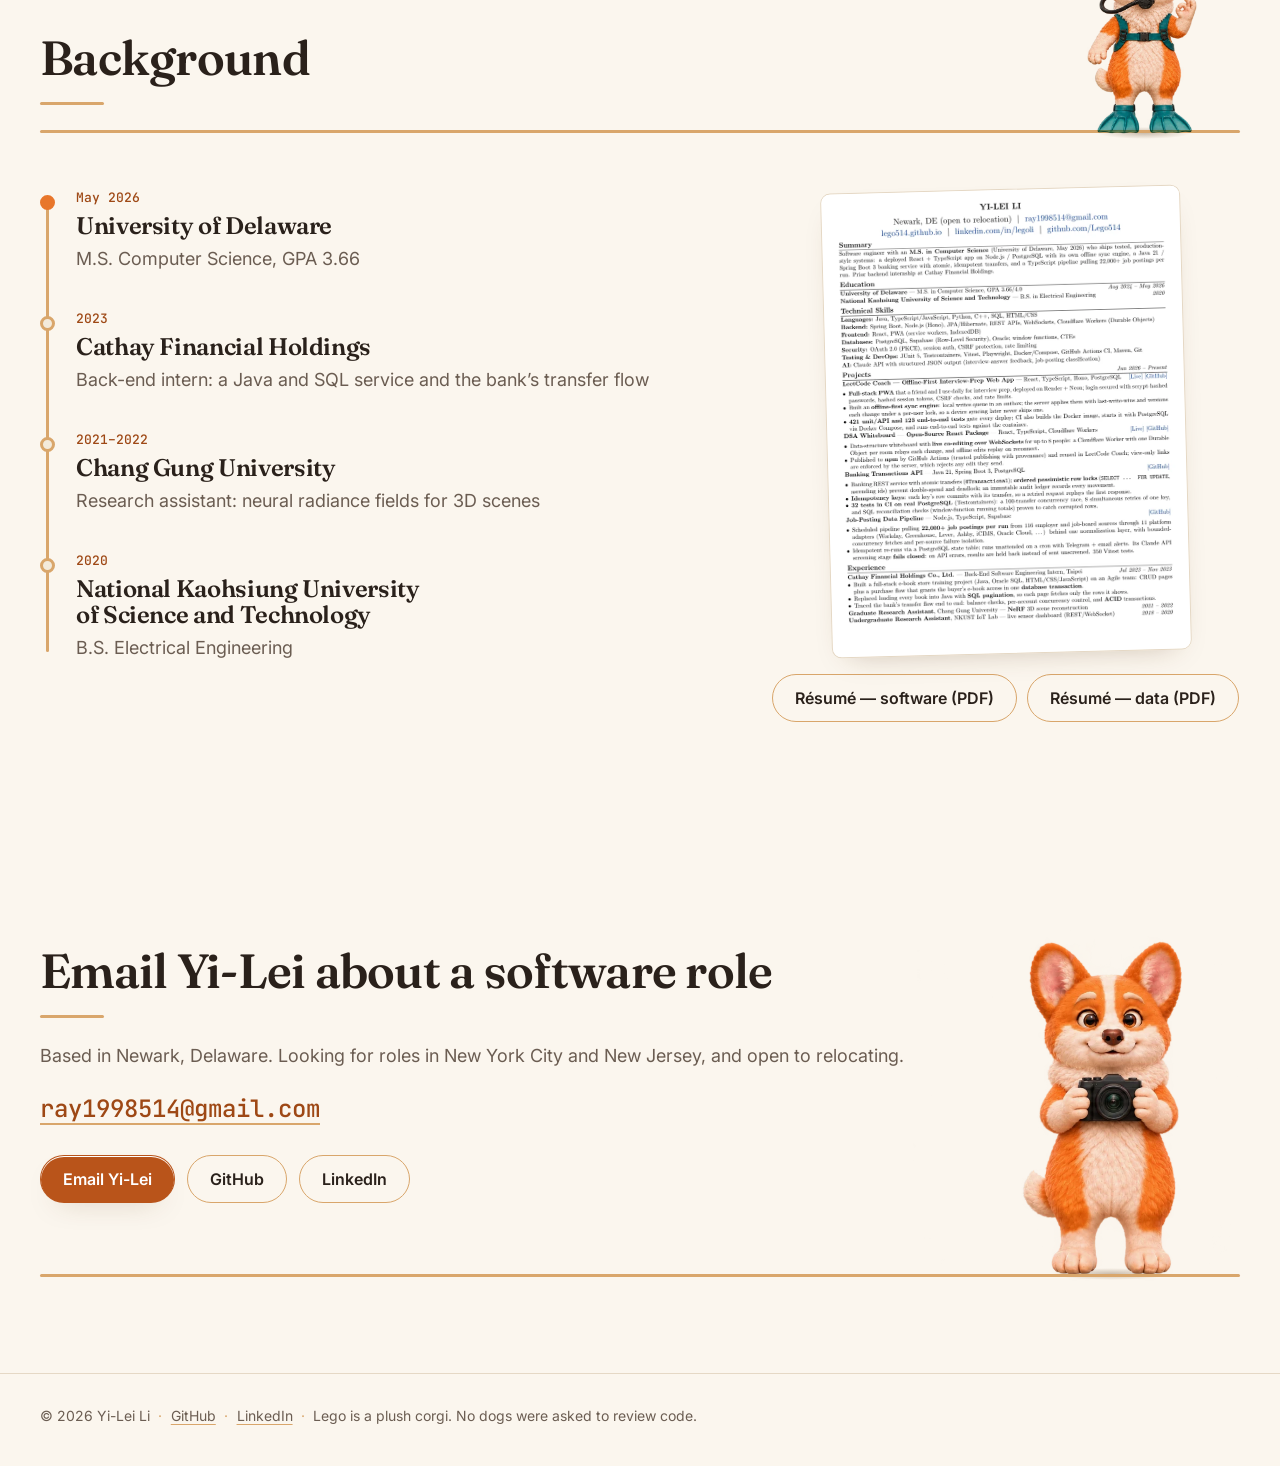
==== commit b9cb59af: "fix: show legoli.dev on the share image The link-preview image still printed lego514.github.io in it" ====
--- a/index.html
+++ b/index.html
@@ -11,14 +11,14 @@
 <meta property="og:url" content="https://legoli.dev/">
 <meta property="og:title" content="Yi-Lei Li — software engineer">
 <meta property="og:description" content="Backend and full-stack engineer. I build Java and TypeScript services and the React apps on top of them, with tests that check the result, not only the code.">
-<meta property="og:image" content="https://legoli.dev/og.png">
+<meta property="og:image" content="https://legoli.dev/og.png?v=2">
 <meta property="og:image:width" content="1200">
 <meta property="og:image:height" content="630">
 <meta property="og:image:alt" content="Yi-Lei Li, backend and full-stack software engineer, with Lego the corgi typing at a desk">
 <meta name="twitter:card" content="summary_large_image">
 <meta name="twitter:title" content="Yi-Lei Li — software engineer">
 <meta name="twitter:description" content="Backend and full-stack engineer. I build Java and TypeScript services and the React apps on top of them, with tests that check the result, not only the code.">
-<meta name="twitter:image" content="https://legoli.dev/og.png">
+<meta name="twitter:image" content="https://legoli.dev/og.png?v=2">
 <link rel="icon" href="favicon.svg" type="image/svg+xml">
 <link rel="preload" as="image" href="img/lego/lego-coding-side.webp" type="image/webp" fetchpriority="high">
 <link rel="preconnect" href="https://fonts.googleapis.com">
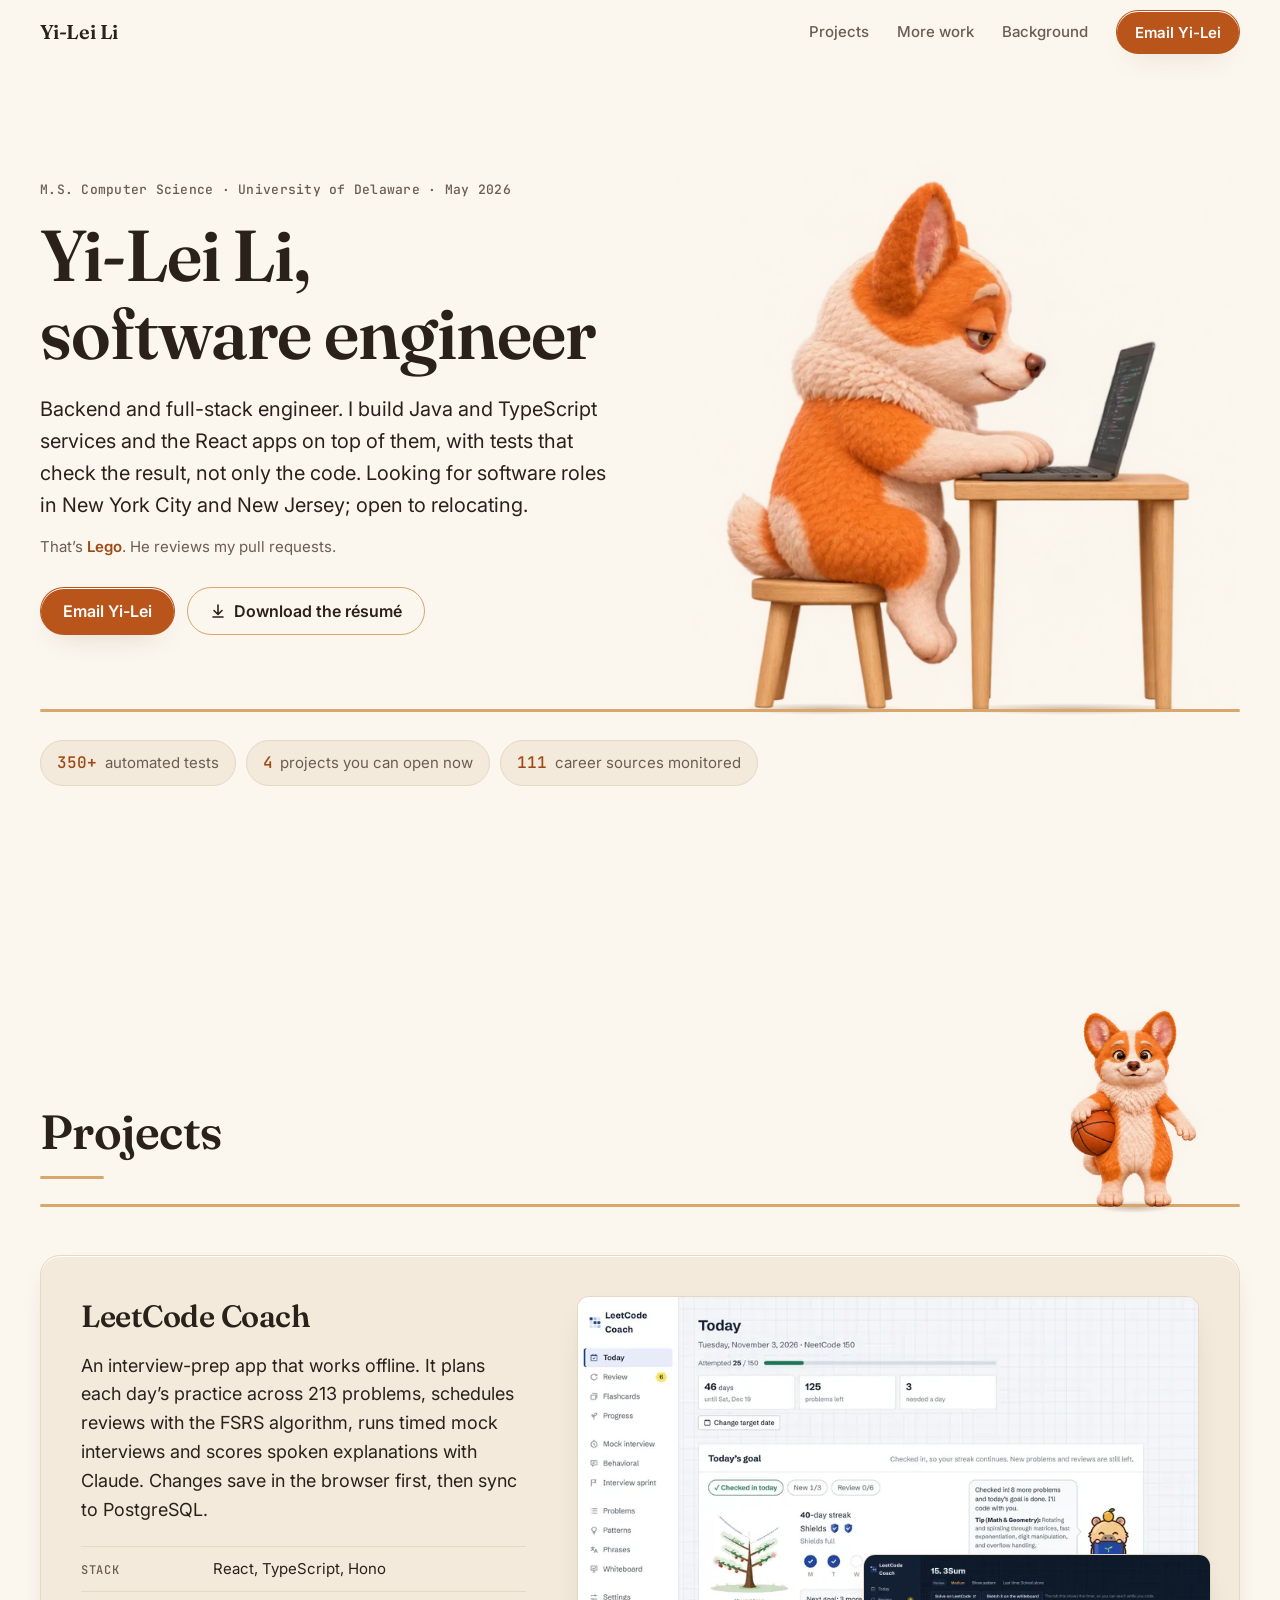
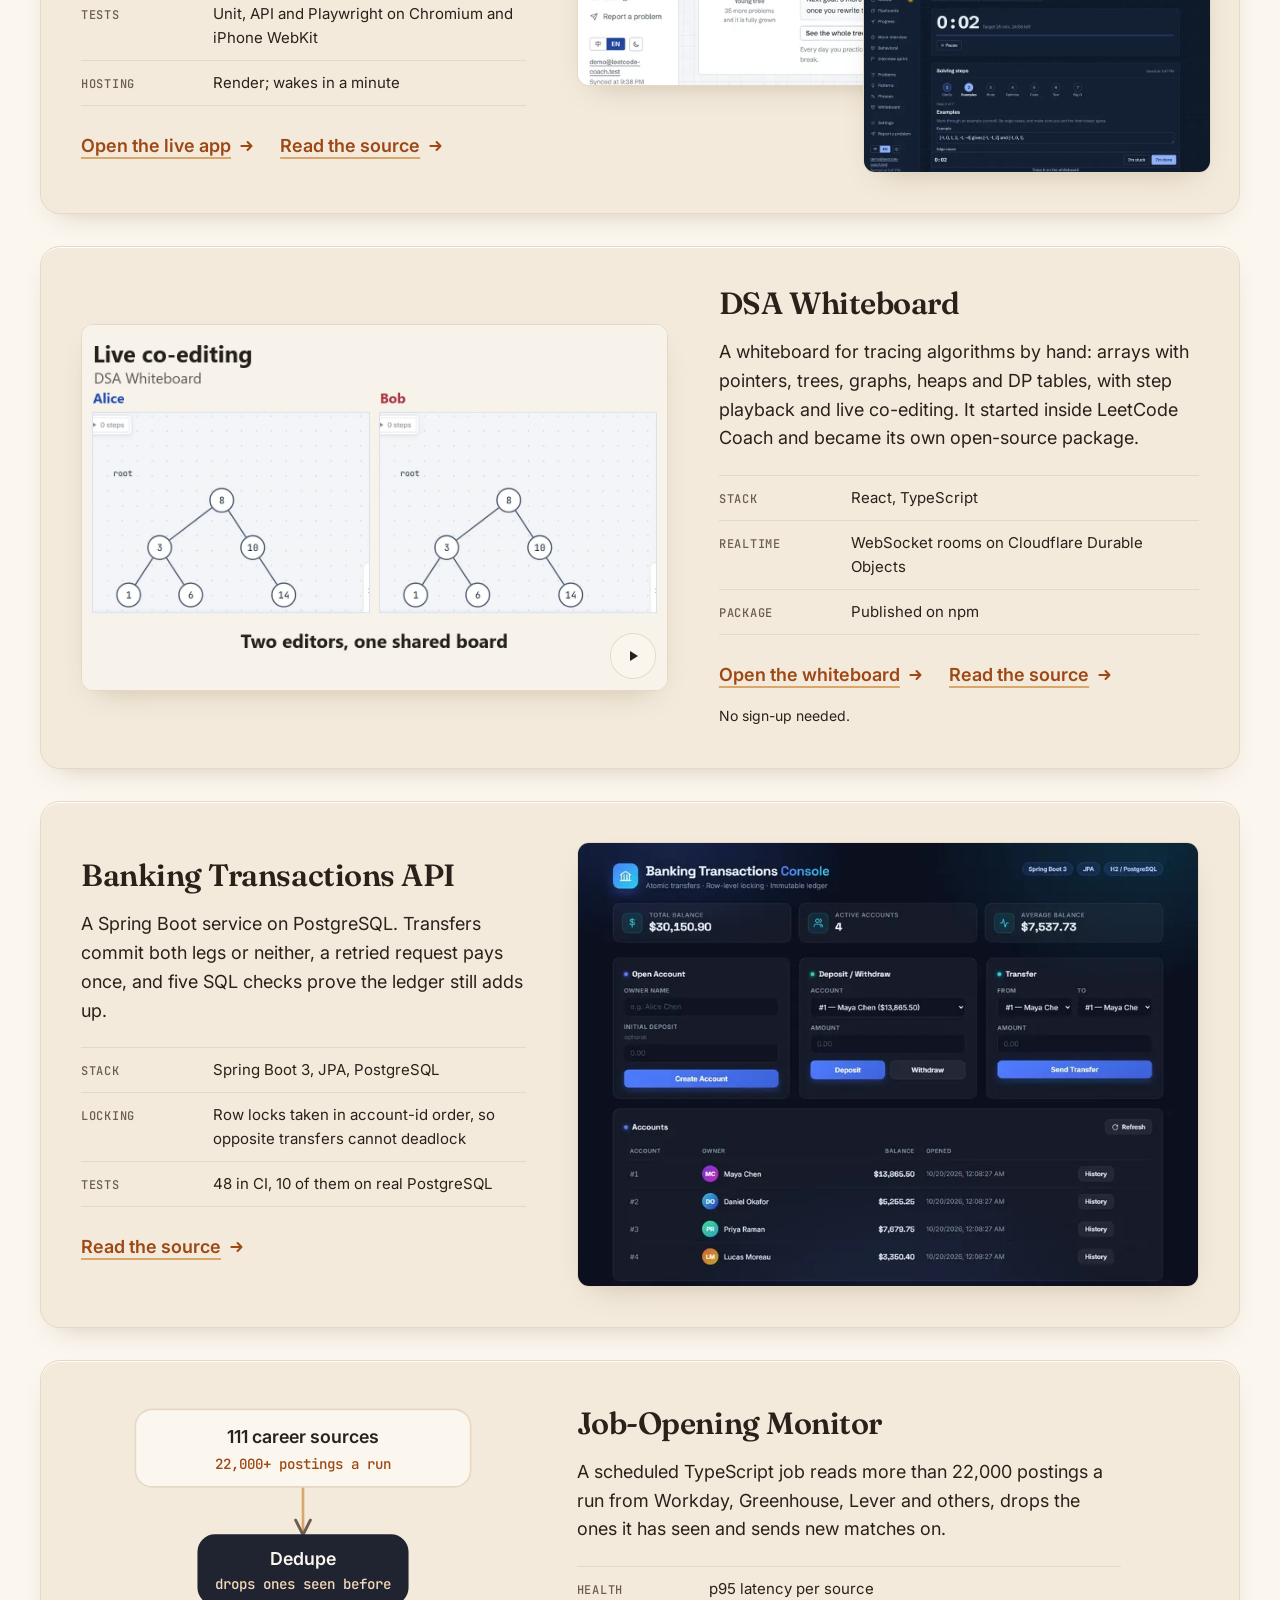
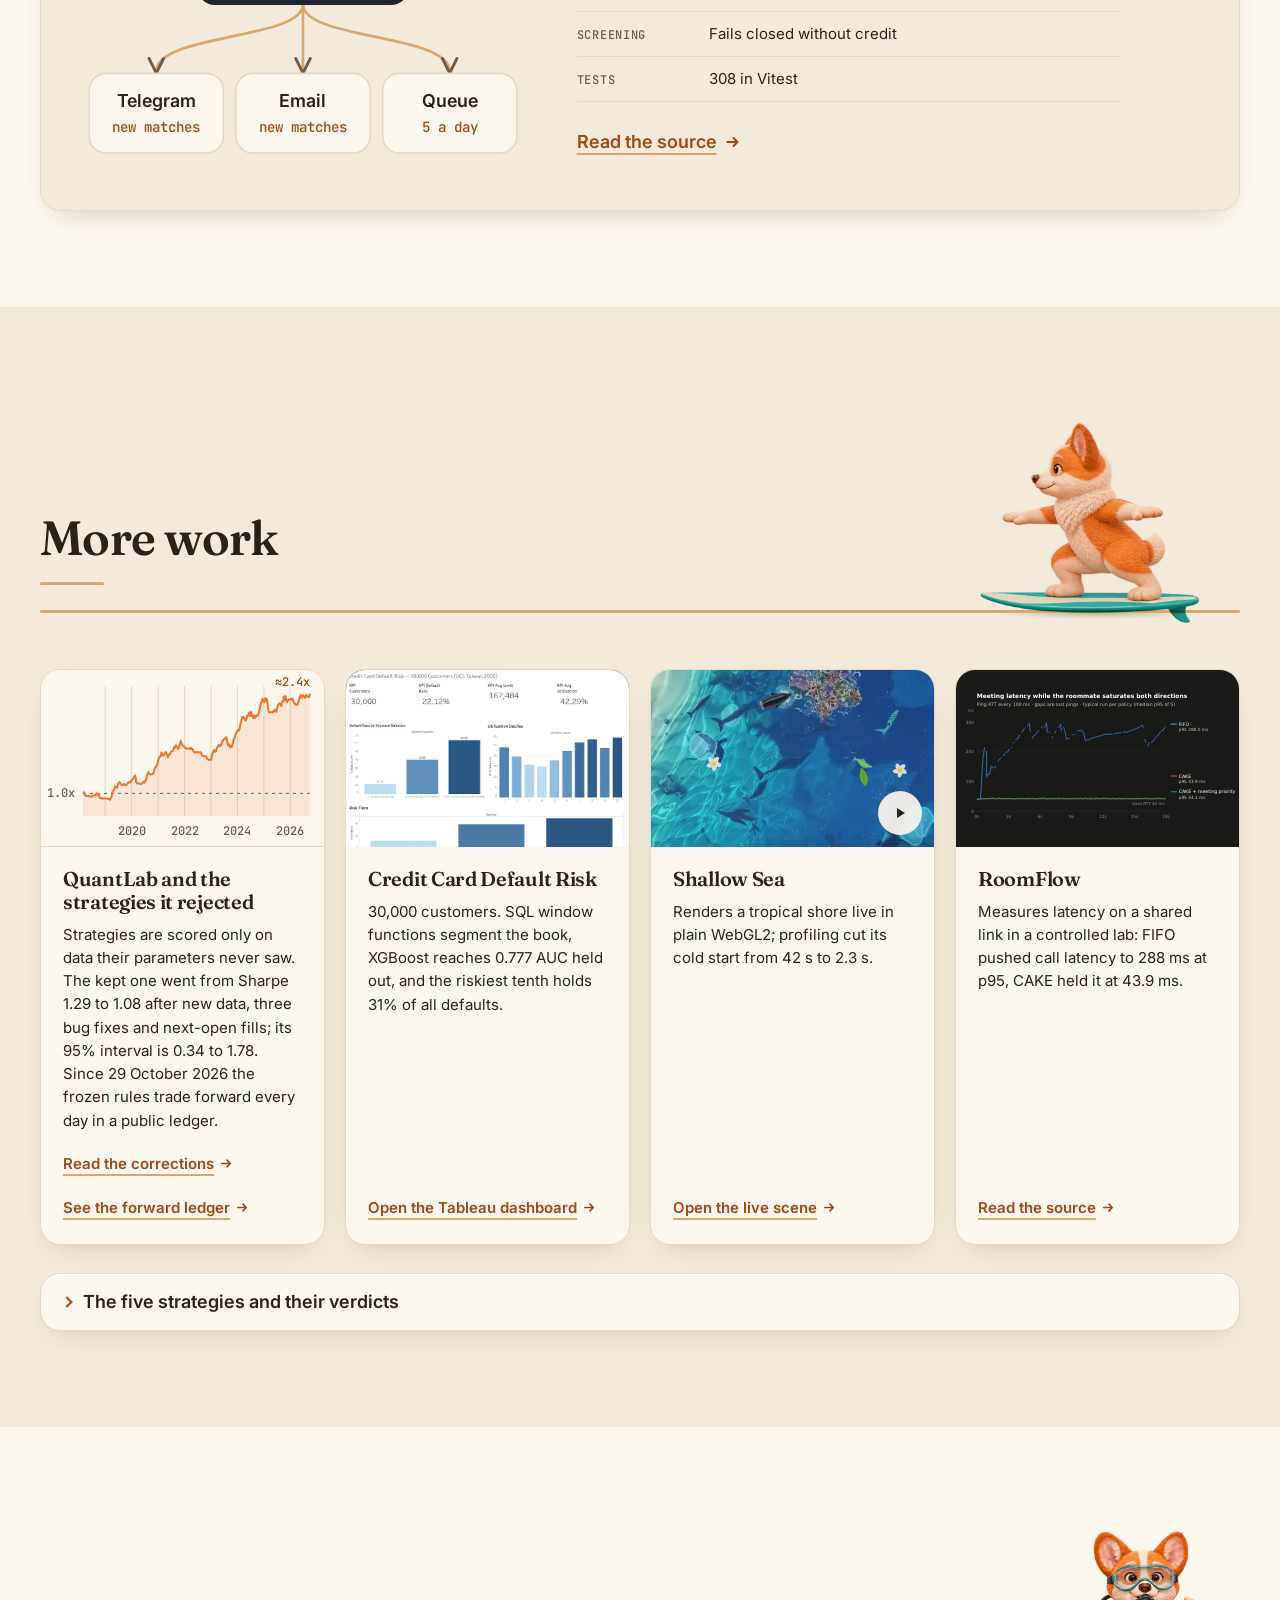
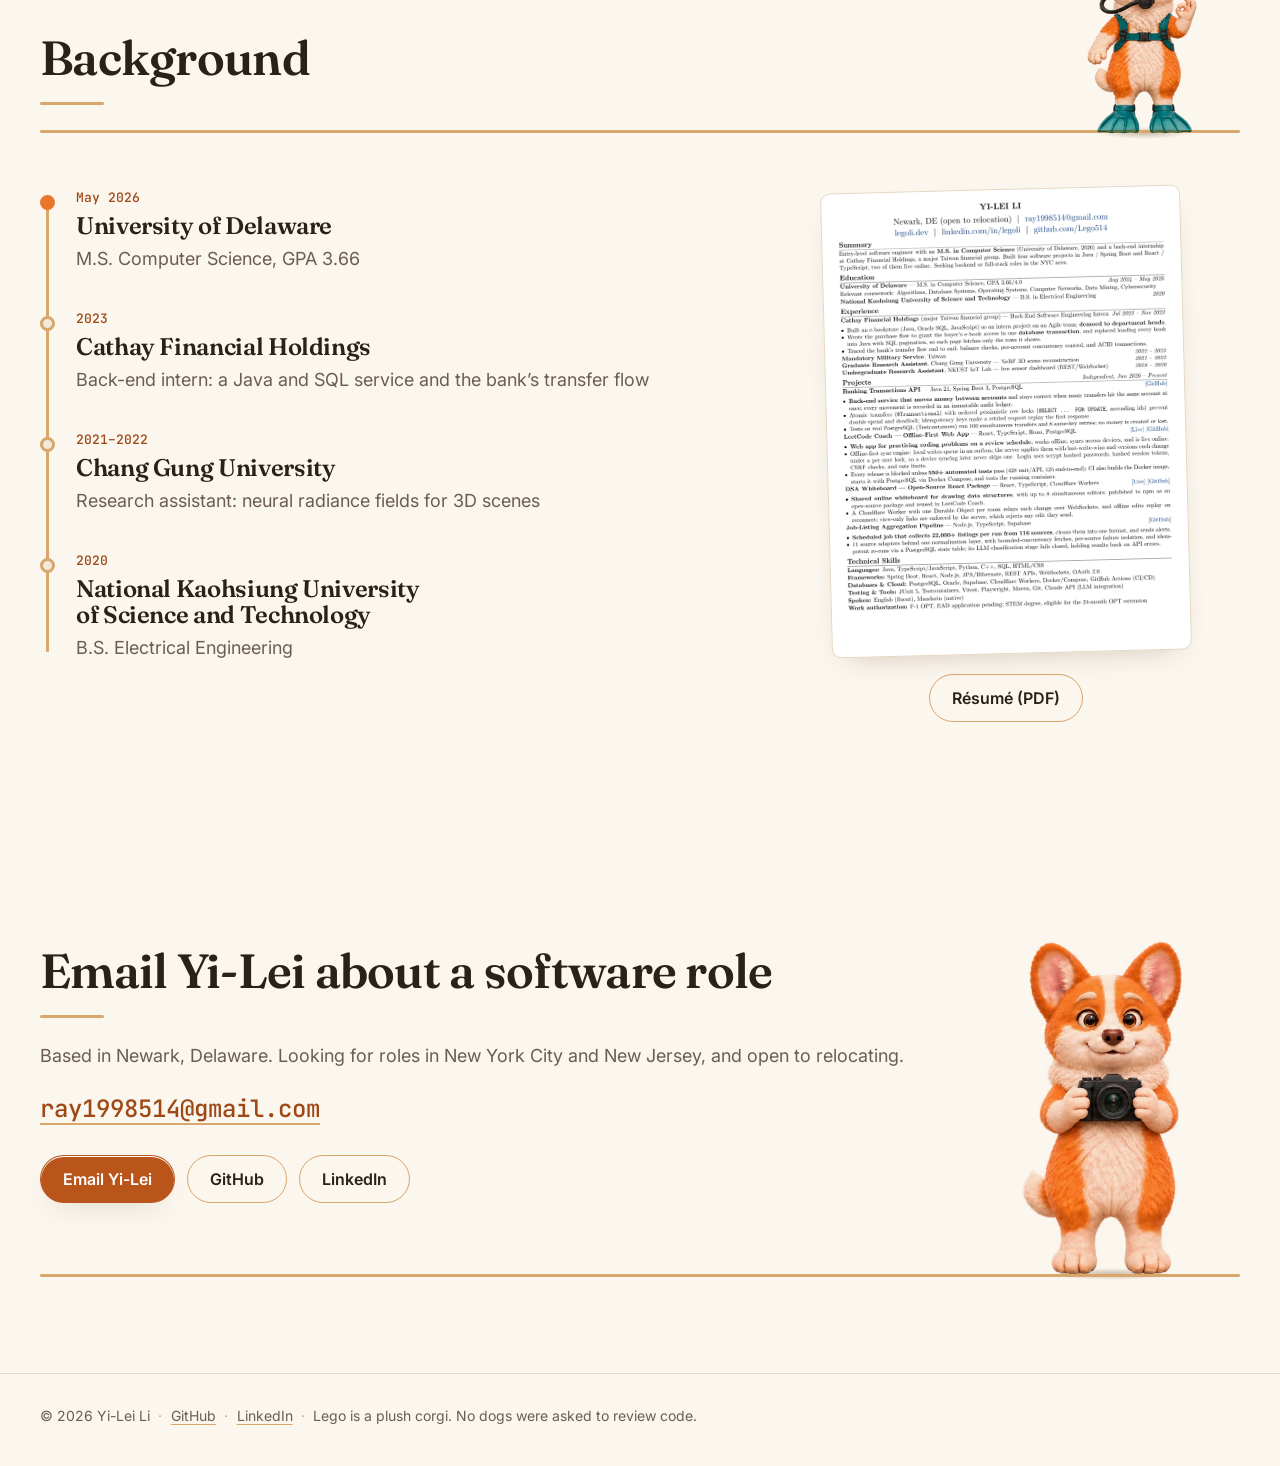
==== commit 4a03f730: "feat: show only the software resume on the site Remove the data resume button and its PDF, which sti" ====
--- a/index.html
+++ b/index.html
@@ -924,8 +924,7 @@
             <img src="img/resume-swe-page1-800.webp" srcset="img/resume-swe-page1-800.webp 800w, img/resume-swe-page1.webp 1000w" sizes="(min-width: 900px) 380px, 300px" width="1000" height="1294" loading="lazy" decoding="async" alt="Software résumé, first page — opens the PDF">
           </a>
           <div class="resume__buttons">
-            <a class="btn btn--secondary" href="resume/Yi-Lei_Li_Resume_SWE.pdf">Résumé — software (PDF)</a>
-            <a class="btn btn--secondary" href="resume/Yi-Lei_Li_Resume_Data.pdf">Résumé — data (PDF)</a>
+            <a class="btn btn--secondary" href="resume/Yi-Lei_Li_Resume_SWE.pdf">Résumé (PDF)</a>
           </div>
         </div>
       </div>
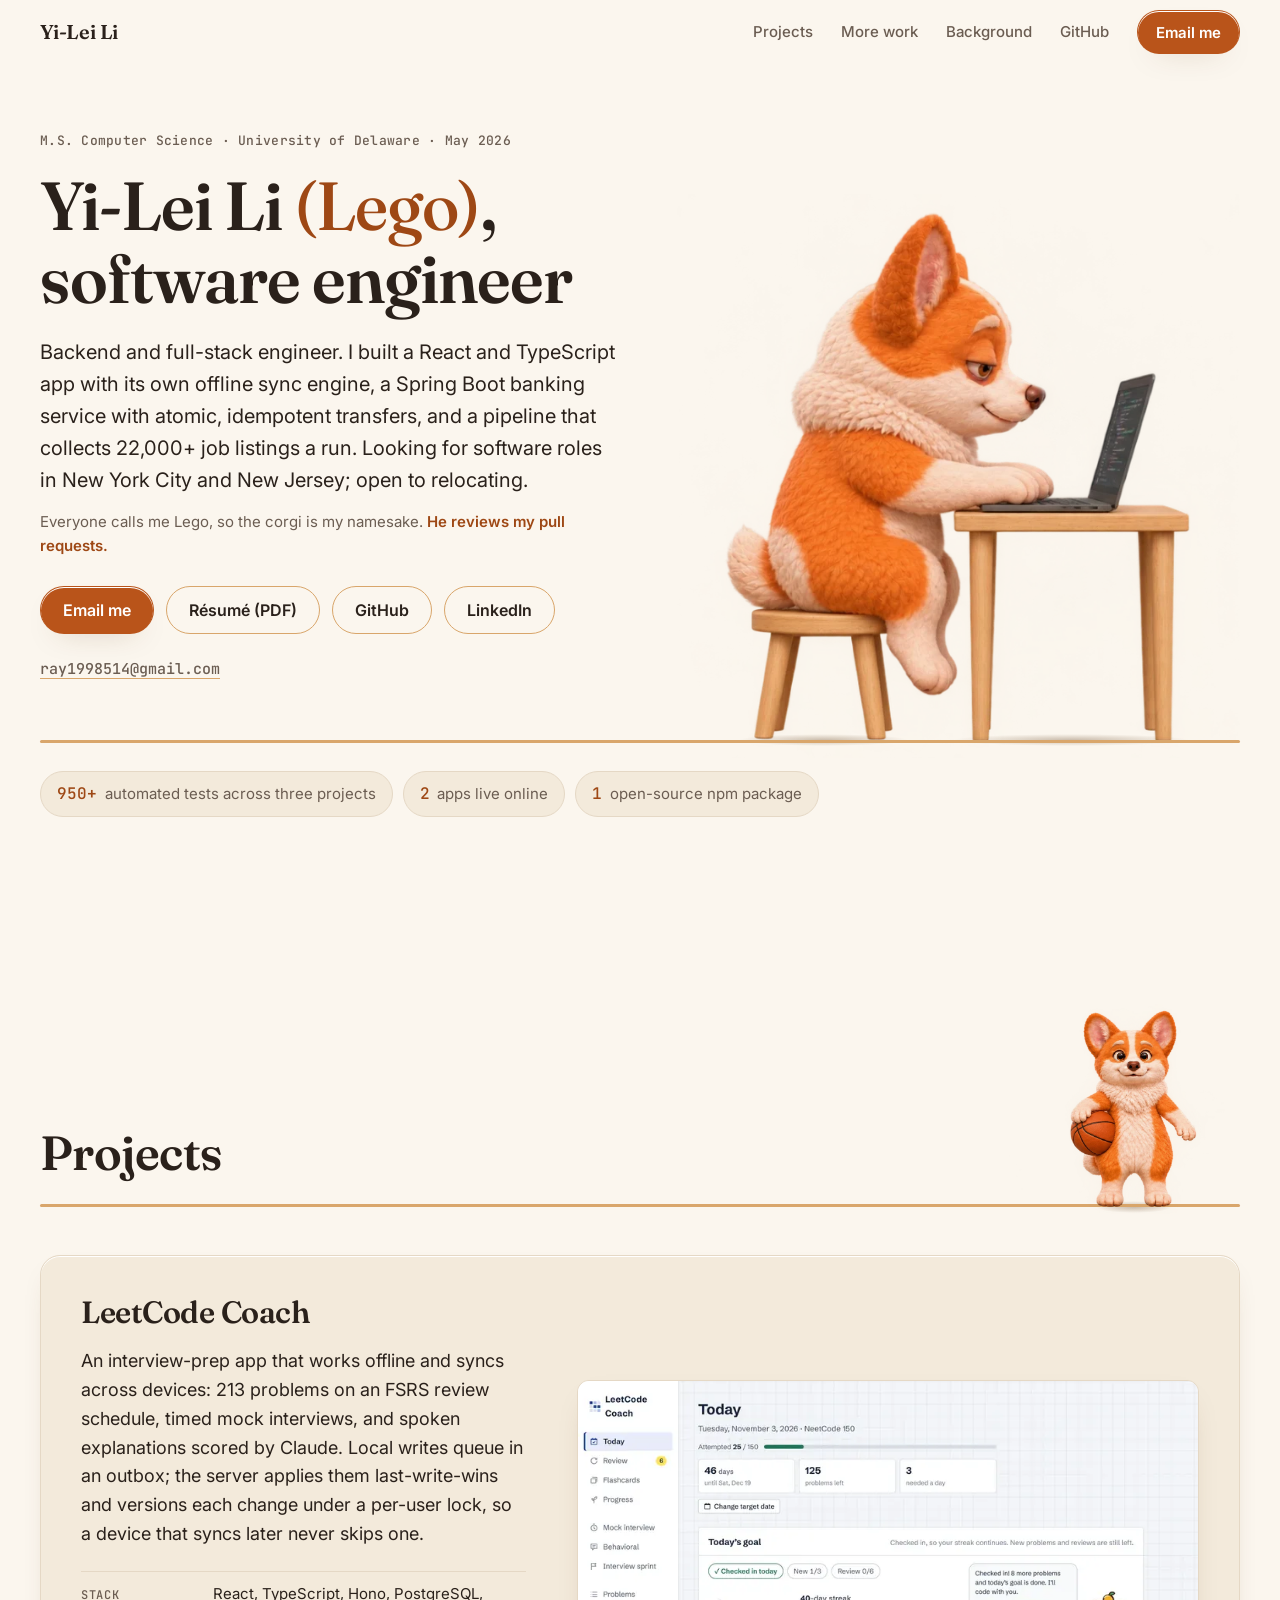
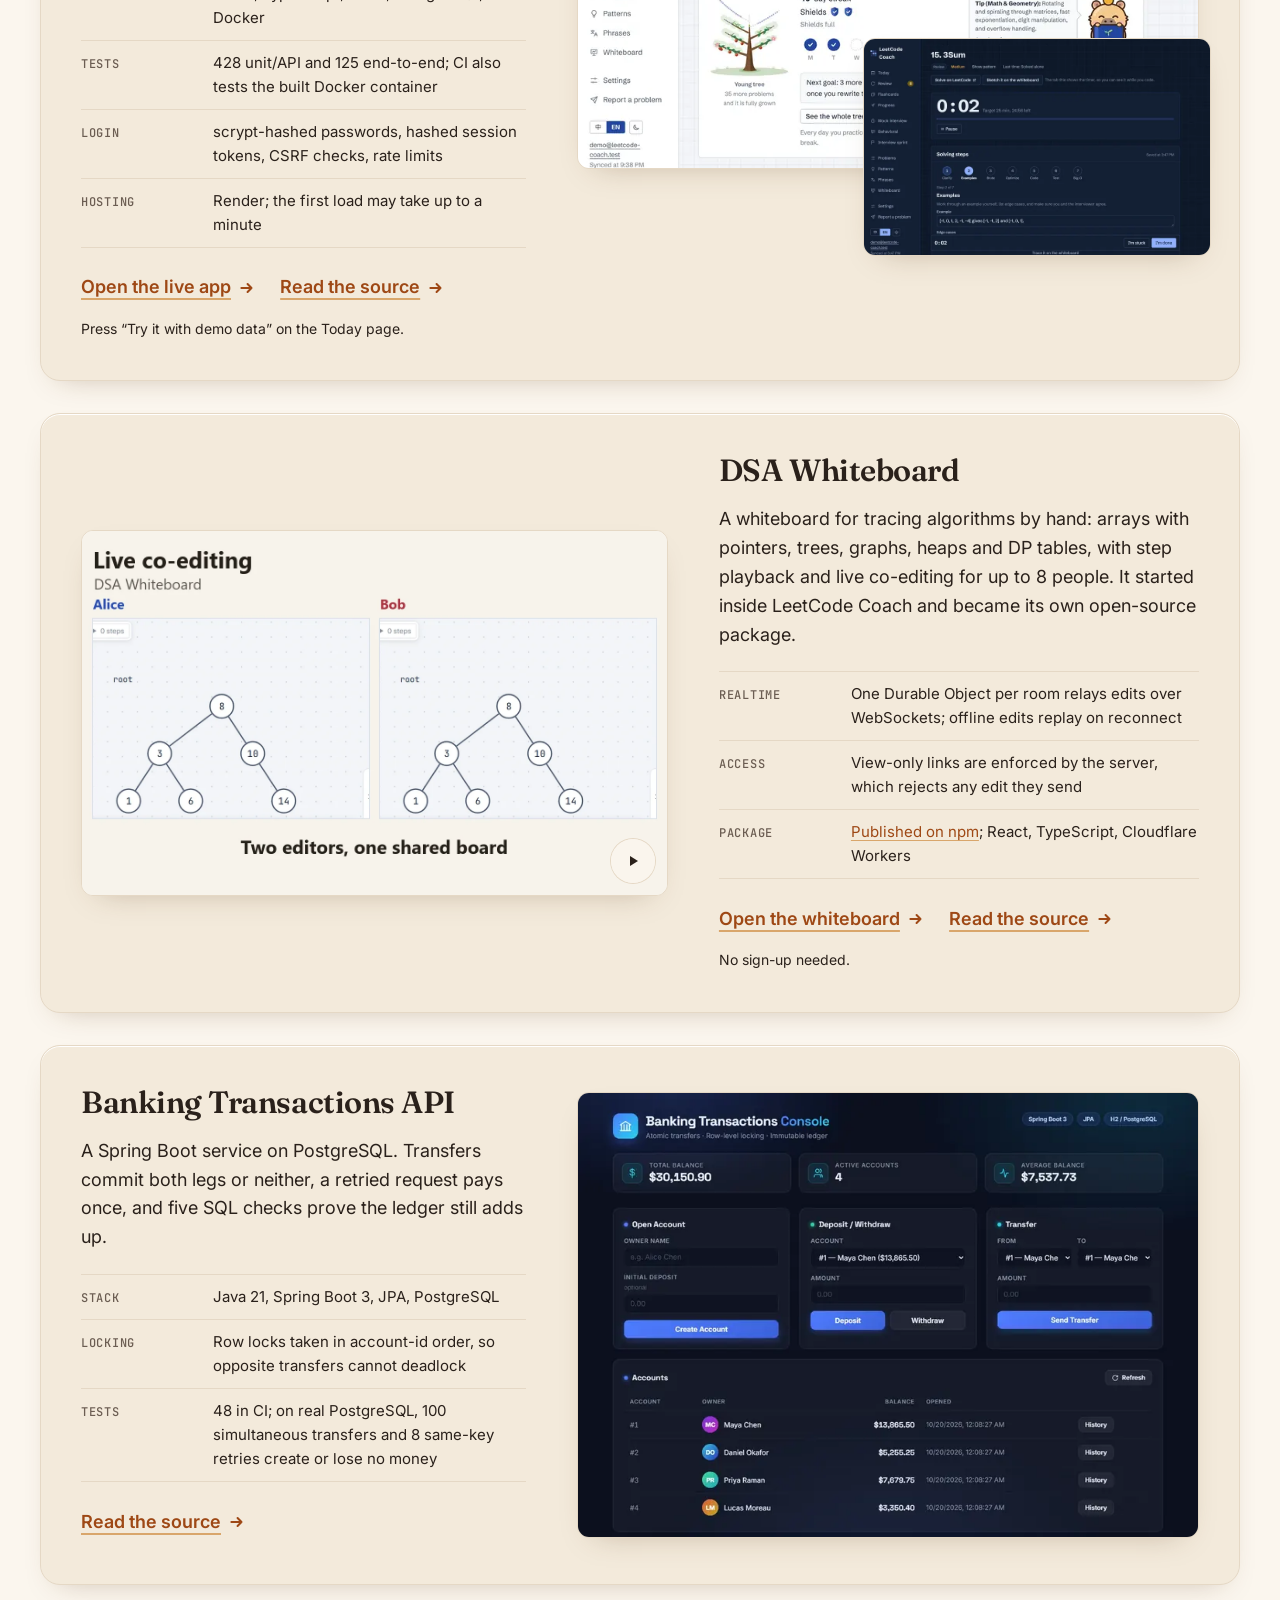
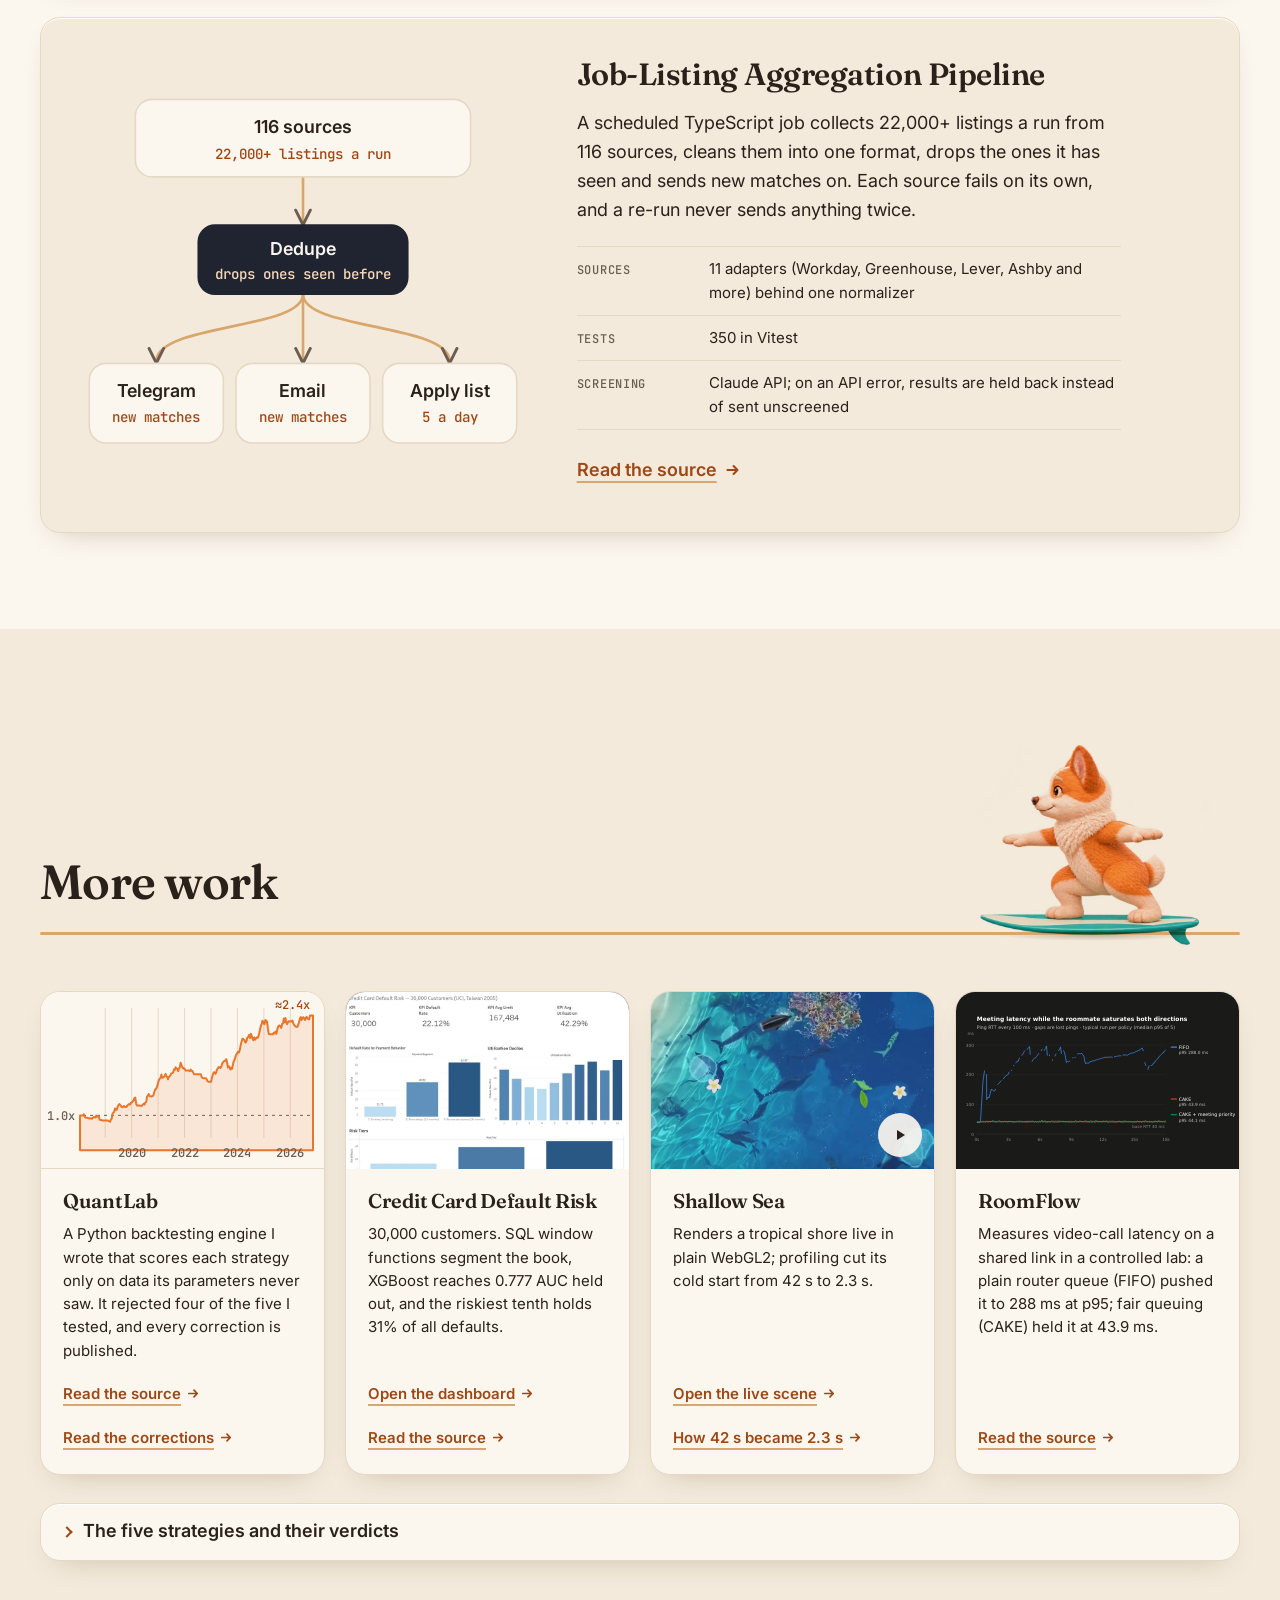
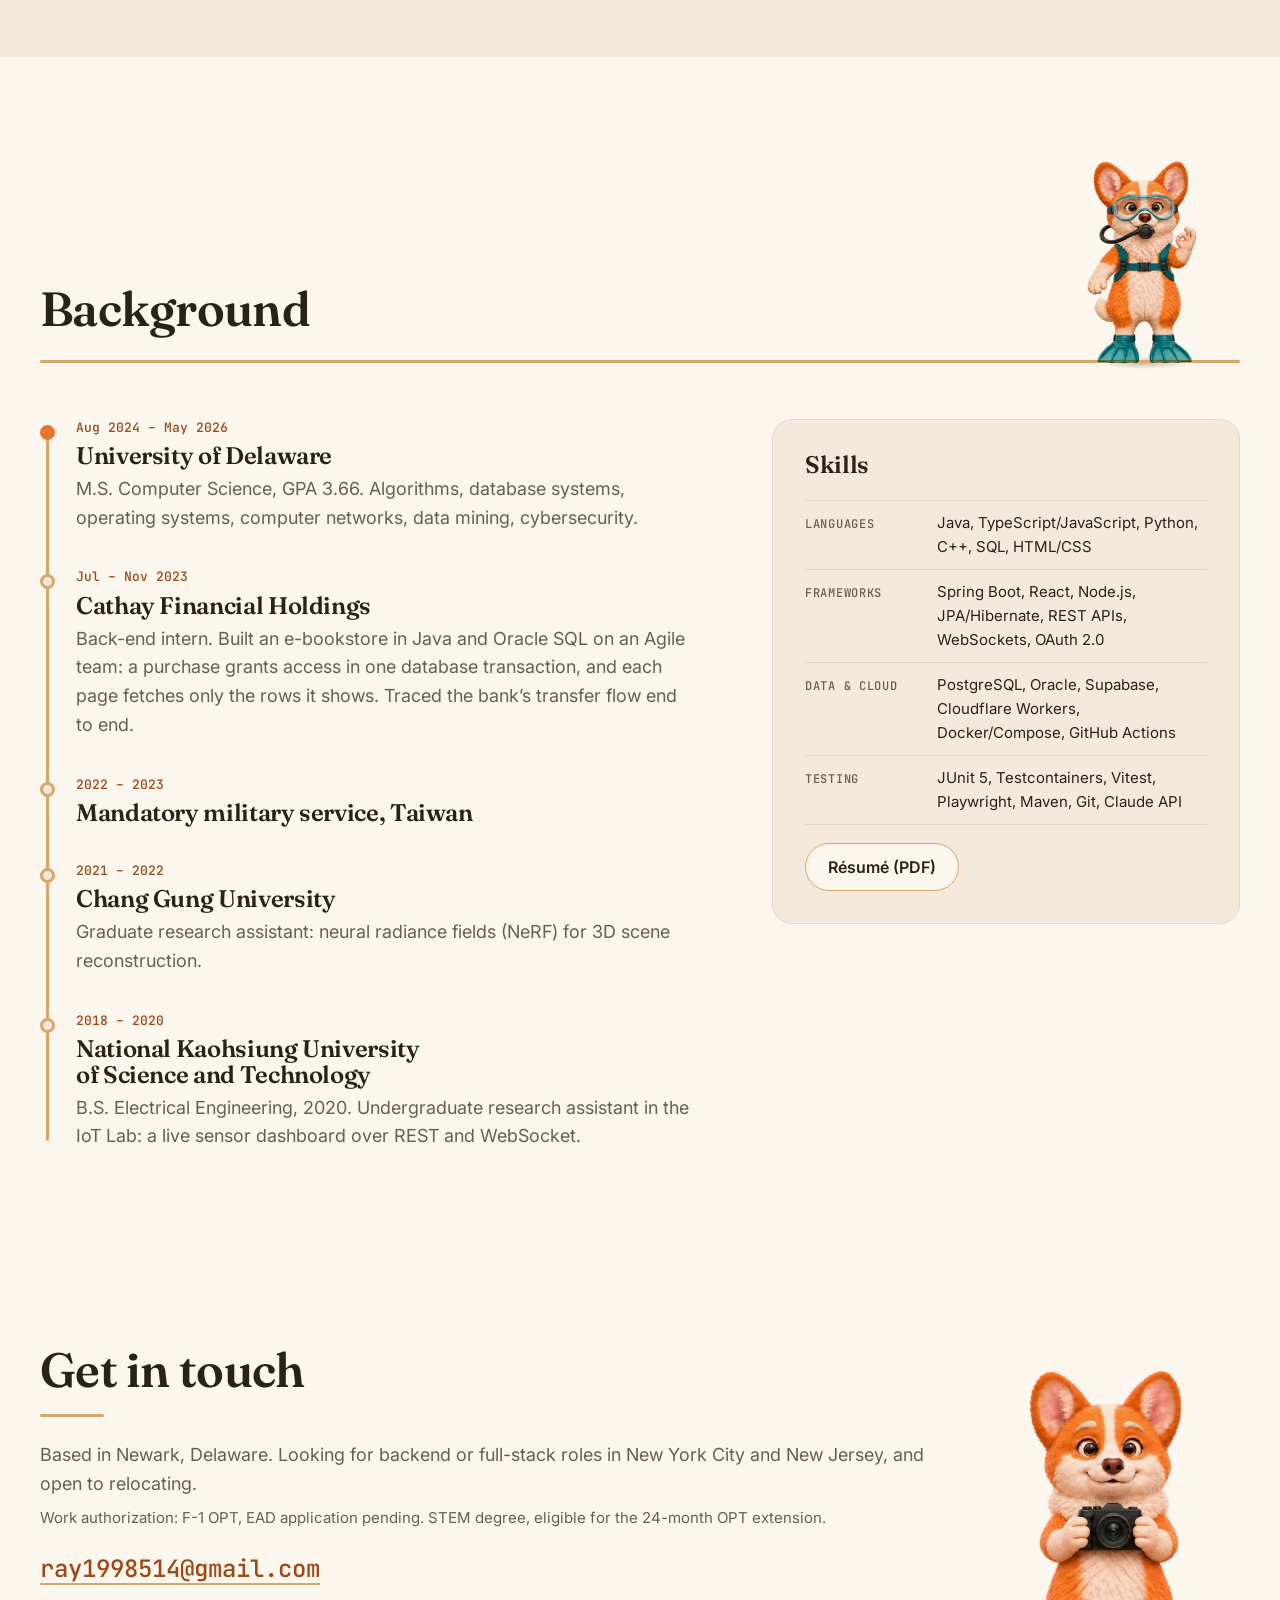
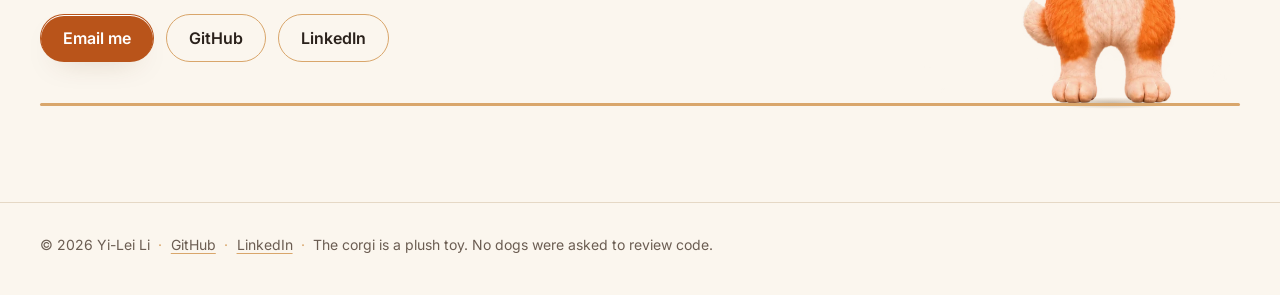
==== commit 68102429: "feat: site revision 4 from the outside review Facts now match the 14 Nov software résumé and the pro" ====
--- a/index.html
+++ b/index.html
@@ -3,24 +3,26 @@
 <head>
 <meta charset="utf-8">
 <meta name="viewport" content="width=device-width, initial-scale=1, viewport-fit=cover">
-<title>Yi-Lei Li — software engineer</title>
-<meta name="description" content="Backend and full-stack engineer. I build Java and TypeScript services and the React apps on top of them, with tests that check the result, not only the code.">
+<title>Yi-Lei Li (Lego) — Backend / Full-Stack Software Engineer (Java, Spring Boot, TypeScript, React)</title>
+<meta name="description" content="Backend and full-stack engineer. I built a React and TypeScript app with its own offline sync engine, a Spring Boot banking service with atomic, idempotent transfers, and a pipeline that collects 22,000+ job listings a run.">
 <link rel="canonical" href="https://legoli.dev/">
 <meta name="theme-color" content="#FBF6EE">
 <meta property="og:type" content="website">
 <meta property="og:url" content="https://legoli.dev/">
-<meta property="og:title" content="Yi-Lei Li — software engineer">
-<meta property="og:description" content="Backend and full-stack engineer. I build Java and TypeScript services and the React apps on top of them, with tests that check the result, not only the code.">
+<meta property="og:title" content="Yi-Lei Li (Lego) — backend and full-stack software engineer">
+<meta property="og:description" content="Backend and full-stack engineer. I built a React and TypeScript app with its own offline sync engine, a Spring Boot banking service with atomic, idempotent transfers, and a pipeline that collects 22,000+ job listings a run.">
 <meta property="og:image" content="https://legoli.dev/og.png?v=2">
 <meta property="og:image:width" content="1200">
 <meta property="og:image:height" content="630">
 <meta property="og:image:alt" content="Yi-Lei Li, backend and full-stack software engineer, with Lego the corgi typing at a desk">
 <meta name="twitter:card" content="summary_large_image">
-<meta name="twitter:title" content="Yi-Lei Li — software engineer">
-<meta name="twitter:description" content="Backend and full-stack engineer. I build Java and TypeScript services and the React apps on top of them, with tests that check the result, not only the code.">
+<meta name="twitter:title" content="Yi-Lei Li (Lego) — backend and full-stack software engineer">
+<meta name="twitter:description" content="Backend and full-stack engineer. I built a React and TypeScript app with its own offline sync engine, a Spring Boot banking service with atomic, idempotent transfers, and a pipeline that collects 22,000+ job listings a run.">
 <meta name="twitter:image" content="https://legoli.dev/og.png?v=2">
 <link rel="icon" href="favicon.svg" type="image/svg+xml">
-<link rel="preload" as="image" href="img/lego/lego-coding-side.webp" type="image/webp" fetchpriority="high">
+<link rel="apple-touch-icon" href="apple-touch-icon.png">
+<script type="application/ld+json">{"@context":"https://schema.org","@type":"Person","name":"Yi-Lei Li","alternateName":"Lego","jobTitle":"Backend and full-stack software engineer","url":"https://legoli.dev/","alumniOf":"University of Delaware","sameAs":["https://github.com/Lego514","https://www.linkedin.com/in/legoli/"]}</script>
+<link rel="preload" as="image" href="img/lego/lego-coding-side.webp" imagesrcset="img/lego/lego-coding-side-400.webp 400w, img/lego/lego-coding-side.webp 666w" imagesizes="(min-width: 900px) 620px, 290px" type="image/webp" fetchpriority="high">
 <link rel="preconnect" href="https://fonts.googleapis.com">
 <link rel="preconnect" href="https://fonts.gstatic.com" crossorigin>
 <link rel="stylesheet" href="https://fonts.googleapis.com/css2?family=Fraunces:opsz,wght@9..144,500..600&family=Inter:wght@400..600&family=JetBrains+Mono:wght@400..500&display=swap">
@@ -188,16 +190,20 @@
 .hero__grid {
   display: grid;
   grid-template-columns: minmax(0, 1fr);
-  grid-template-areas: "lego" "floor" "copy" "proof";
-}
-.hero__copy { grid-area: copy; padding-top: 28px; max-width: 40rem; }
+  grid-template-areas: "copy" "lego" "floor" "proof";
+}
+.hero__copy { grid-area: copy; padding-top: 12px; padding-bottom: 28px; max-width: 40rem; }
 .eyebrow {
   font: 500 .8125rem/1.5 var(--font-mono);
   letter-spacing: .02em;
   color: var(--ink-2);
   margin-bottom: 18px;
 }
-.hero h1 { font-size: clamp(2.4rem, 6vw, 4.5rem); }
+.hero h1 { font-size: clamp(2.3rem, 5.6vw, 4.25rem); }
+.h1__aka { color: var(--fur-ink); font-weight: 500; }
+.hero__email { margin-top: 14px; font: 500 .9375rem/1.4 var(--font-mono); }
+.hero__email a { display: inline-flex; align-items: center; min-height: 44px; color: var(--ink-2); text-decoration-color: var(--wood); text-underline-offset: 4px; }
+.hero__email a:hover { color: var(--fur-deep); }
 .lead { margin-top: 20px; max-width: 34em; font-size: clamp(1.0625rem, .45vw + .95rem, 1.25rem); }
 .hero__mascot { margin-top: 14px; color: var(--ink-2); font-size: .9375rem; }
 .hero__mascot strong { color: var(--fur-ink); font-weight: 600; }
@@ -258,8 +264,8 @@
 
 /* phones: a smaller Lego so the actions reach the first screen */
 @media (max-width: 599px) {
-  .hero__lego { width: min(100%, 46svh, 290px); }
-  .hero__copy { padding-top: 20px; }
+  .hero__lego { width: min(100%, 26svh, 200px); }
+  .hero__copy { padding-top: 8px; padding-bottom: 20px; }
   .eyebrow { margin-bottom: 12px; }
   .lead { margin-top: 16px; }
   .actions { margin-top: 22px; }
@@ -271,7 +277,7 @@
     grid-template-areas: "copy lego" "floor floor" "proof proof";
     column-gap: clamp(32px, 4.5vw, 64px);
   }
-  .hero__copy { align-self: center; padding: 0 0 56px; }
+  .hero__copy { align-self: center; padding: 0 0 48px; }
   .hero__lego {
     justify-self: end;
     width: min(44vw, 620px, calc(100vh - 290px));
@@ -291,7 +297,7 @@
 @keyframes lego-breathe { from { scale: 1; } to { scale: 1.012; } }
 
 /* ---------- sections ---------- */
-.section { padding-block: clamp(64px, 8vw, 96px); scroll-margin-top: var(--header-h); }
+.section { padding-block: clamp(48px, 8vw, 96px); scroll-margin-top: var(--header-h); }
 .section--band { background: var(--paper-2); }
 .section h2 { font-size: clamp(2rem, 4vw, 3rem); }
 .section h2::after {
@@ -383,6 +389,7 @@
   height: var(--wood-line); border-radius: var(--pill); background: var(--wood);
 }
 .section-head h2 { min-width: 0; padding-bottom: 28px; }
+.section-head h2::after { display: none; }
 .section-head__lego { margin-right: clamp(0px, 3vw, 48px); }
 @media (min-width: 600px) { .section-head__lego { --lego-h: 170px; } }
 @media (min-width: 900px) { .section-head__lego { --lego-h: 210px; } }
@@ -408,6 +415,18 @@
 .facts dt { font: 500 .75rem/1.4 var(--font-mono); letter-spacing: .06em; text-transform: uppercase; color: var(--ink-2); }
 .facts dd { margin: 0; font-size: .9375rem; }
 .project__note { margin-top: -10px; font-size: .875rem; color: var(--ink-2); }
+.facts dd a { color: var(--fur-ink); text-decoration-color: var(--wood); text-underline-offset: 3px; }
+@media (max-width: 599px) {
+  .project__media--pair { padding-bottom: 0; }
+  .project__media--pair .shot--inset { display: none; }
+  .project .facts > div:nth-child(n+3) { display: none; }
+  .project .facts > div:nth-child(2) { border-bottom: 1px solid var(--line); }
+  .project { gap: 20px; }
+  .project__text { gap: 14px; }
+  .facts > div { grid-template-columns: 5.75rem 1fr; gap: 10px; }
+  .timeline .tl-extra { display: none; }
+  .timeline li { padding-bottom: 28px; }
+}
 .project__media { min-width: 0; }
 .project__media--pair { position: relative; padding-bottom: 14%; }
 .project__media--pair .shot--inset {
@@ -435,7 +454,19 @@
 }
 
 /* ---------- more work: one grid of four equal compact cards ---------- */
-.more-grid { display: grid; gap: 24px; margin-top: clamp(32px, 5vw, 56px); }
+.more-grid { display: grid; gap: 24px; margin-top: clamp(20px, 5vw, 56px); }
+.more-hint { display: none; margin-top: 18px; font-size: .875rem; color: var(--ink-2); }
+/* phones: the four cards become one swipeable row (scroll-snap), so they take one card's height */
+@media (max-width: 699px) {
+  .more-grid {
+    grid-auto-flow: column; grid-auto-columns: 84%; gap: 14px;
+    overflow-x: auto; scroll-snap-type: x mandatory; overscroll-behavior-x: contain;
+    margin-inline: calc(var(--gutter, 20px) * -1); padding: 4px var(--gutter, 20px) 18px;
+    scroll-padding-inline: var(--gutter, 20px);
+  }
+  .more-grid > .side { scroll-snap-align: start; }
+  .more-hint { display: block; }
+}
 @media (min-width: 700px) { .more-grid { grid-template-columns: repeat(2, minmax(0, 1fr)); } }
 @media (min-width: 1200px) { .more-grid { grid-template-columns: repeat(4, minmax(0, 1fr)); gap: 20px; } }
 .side {
@@ -481,8 +512,8 @@
 .chart__plot svg { position: absolute; inset: 0; width: 100%; height: 100%; overflow: visible; }
 .chart__grid { stroke: var(--line); stroke-width: 1; vector-effect: non-scaling-stroke; }
 .chart__base { stroke: var(--ink-2); stroke-width: 1; stroke-dasharray: 3 4; vector-effect: non-scaling-stroke; }
-.chart__area { fill: var(--fur); opacity: .12; }
-.chart__line { fill: none; stroke: var(--fur); stroke-width: 2; stroke-linejoin: round; vector-effect: non-scaling-stroke; }
+/* one closed path; its closing edges lie outside the viewBox, so only the curve shows a stroke */
+.chart__curve { fill: rgb(232 118 43 / .12); stroke: var(--fur); stroke-width: 2; stroke-linejoin: round; vector-effect: non-scaling-stroke; }
 .chart__y, .chart__end, .chart__x { position: absolute; white-space: nowrap; }
 .chart__y { right: calc(100% + 8px); translate: 0 -50%; }
 .chart__end { right: 0; translate: 0 -140%; color: var(--fur-ink); }
@@ -520,7 +551,8 @@
 .verdicts tbody tr:last-child > * { border-bottom: 0; }
 .verdicts thead th { font: 500 .75rem/1.4 var(--font-mono); letter-spacing: .06em; text-transform: uppercase; color: var(--ink-2); border-bottom: 1.5px solid var(--wood); }
 .verdicts tbody th { font-weight: 600; }
-.verdicts td:last-child, .verdicts thead th:last-child { padding-right: 0; text-align: right; width: 1%; }
+.verdicts td:nth-child(2), .verdicts thead th:nth-child(2) { width: 1%; white-space: nowrap; }
+.verdicts td:last-child, .verdicts thead th:last-child { padding-right: 0; }
 .verdict {
   display: inline-block; padding: 4px 12px;
   border: 1.5px solid var(--ink-2); border-radius: var(--pill);
@@ -529,15 +561,8 @@
 .verdict--kept { background: var(--cream); border-color: var(--cream); color: var(--fur-ink); }
 @media (max-width: 639px) {
   .verdict-details > summary { padding: 0 16px; }
-  .verdicts { width: calc(100% - 32px); margin: 0 16px; }
-  .verdicts thead { position: absolute; width: 1px; height: 1px; overflow: hidden; clip: rect(0 0 0 0); }
-  .verdicts, .verdicts tbody, .verdicts tr, .verdicts th, .verdicts td { display: block; }
-  .verdicts tr { display: grid; grid-template-columns: 1fr auto; column-gap: 12px; padding: 14px 0; border-bottom: 1px solid var(--line); }
-  .verdicts tbody tr:last-child { border-bottom: 0; }
-  .verdicts th, .verdicts td { border: 0; padding: 0; }
-  .verdicts tbody th { grid-column: 1; }
-  .verdicts td:first-of-type { grid-column: 1; color: var(--ink-2); margin-top: 2px; }
-  .verdicts td:last-child { grid-column: 2; grid-row: 1 / span 2; align-self: center; width: auto; }
+  .verdict-details { overflow-x: auto; }
+  .verdicts { width: max(560px, calc(100% - 32px)); margin: 0 16px; font-size: .875rem; }
 }
 
 /* ---------- background ---------- */
@@ -558,20 +583,12 @@
 .timeline__date { font: 500 .8125rem/1.4 var(--font-mono); color: var(--fur-ink); margin-bottom: 6px; }
 .timeline h3 { font-size: clamp(1.25rem, 2vw, 1.5rem); }
 .timeline h3 + p { margin-top: 6px; color: var(--ink-2); }
-.resume { display: grid; justify-items: center; gap: 20px; align-content: start; }
-.resume__preview {
-  display: block; width: min(100%, 320px);
-  border-radius: 10px; overflow: hidden;
-  border: 1px solid var(--line); box-shadow: var(--shadow);
-  rotate: -1.5deg;
-  transition: rotate .2s ease, translate .2s ease;
-}
-.resume__preview:hover { rotate: 0deg; translate: 0 -2px; }
-.resume__preview:focus-visible { border-radius: 10px; }
-.resume__buttons { display: flex; flex-wrap: wrap; justify-content: center; gap: 10px; }
+.skills { display: grid; gap: 18px; justify-items: start; align-content: start;
+  padding: clamp(20px, 3vw, 32px); background: var(--paper-2); border: 1px solid var(--line); border-radius: var(--radius); }
+.skills h3 { font-size: clamp(1.25rem, 2vw, 1.5rem); }
+.skills .facts dd { color: var(--ink); }
 @media (min-width: 900px) {
   .background { grid-template-columns: minmax(0, 7fr) minmax(0, 5fr); gap: clamp(40px, 6vw, 96px); align-items: start; }
-  .resume__preview { width: min(100%, 360px); }
 }
 
 /* ---------- contact ---------- */
@@ -579,6 +596,7 @@
 @media (max-width: 899px) { .contact .contact__lego { margin-top: 8px; } .contact { row-gap: 0; } .contact__text { padding-bottom: 32px; } }
 .contact__text { display: flex; flex-direction: column; align-items: flex-start; }
 .contact__where { margin-top: 24px; color: var(--ink-2); }
+.contact__auth { margin-top: 8px; color: var(--ink-2); font-size: .9375rem; }
 .contact__email { margin-top: 16px; font: 500 clamp(1.125rem, 2.2vw, 1.5rem)/1.3 var(--font-mono); overflow-wrap: anywhere; }
 .contact__email a { display: inline-flex; align-items: center; min-height: 44px; color: var(--fur-ink); text-decoration: underline; text-decoration-color: var(--wood); text-decoration-thickness: 2px; text-underline-offset: 6px; }
 .contact .actions { margin-top: 24px; }
@@ -594,7 +612,7 @@
 /* one-time reveal (JS adds .reveal only when motion is allowed; Lego figures are never faded,
    so their multiply blend never runs inside a half-transparent group) */
 @media (prefers-reduced-motion: no-preference) {
-  .reveal { opacity: 0; translate: 0 12px; transition: opacity .6s ease, translate .6s ease; }
+  .reveal { opacity: 0; translate: 0 12px; transition: opacity .25s ease, translate .25s ease; }
   .reveal.is-in { opacity: 1; translate: none; }
 }
 
@@ -607,6 +625,24 @@
 .site-footer a { display: inline-flex; align-items: center; min-height: 44px; text-decoration-color: var(--wood); text-underline-offset: 3px; }
 .site-footer a:hover { color: var(--fur-deep); }
 .site-footer .dot { color: var(--wood); }
+
+/* each Lego has his own small motion until real clips exist (LEGO_ANIMATION.md); transform only,
+   so the translate/scale that seat him on the wood line are untouched */
+@media (prefers-reduced-motion: no-preference) {
+  .lego-stand > img { transform-origin: 50% 96%; }
+  [data-lego="basketball"] > img { animation: lego-dribble 1.6s ease-in-out infinite; }
+  [data-lego="surf"] > img { transform-origin: 50% 92%; animation: lego-surf 4.2s ease-in-out infinite; }
+  [data-lego="dive"] > img { animation: lego-sway 3.6s ease-in-out infinite; }
+  [data-lego="photo"].is-snap > img { animation: lego-snap 1.1s ease-in-out 1; }
+}
+@keyframes lego-dribble { 0%, 100% { transform: none; } 45% { transform: scale(1.012, .985); } 60% { transform: scale(.995, 1.006); } }
+@keyframes lego-surf { 0%, 100% { transform: rotate(-2deg); } 50% { transform: rotate(2deg) translateY(-1%); } }
+@keyframes lego-sway { 0%, 100% { transform: rotate(-1.2deg); } 50% { transform: rotate(1.2deg); } }
+@keyframes lego-snap { 0%, 100% { transform: none; } 35% { transform: scale(1.035) rotate(-1.5deg); } 55% { transform: scale(1.02) rotate(.5deg); } }
+@media print {
+  .reveal { opacity: 1 !important; translate: none !important; }
+  .site-header, .loop-toggle, .skip { display: none !important; }
+}
 
 @media (prefers-reduced-motion: reduce) {
   html { scroll-behavior: auto; }
@@ -631,9 +667,10 @@
         <li><a href="#projects">Projects</a></li>
         <li><a href="#more">More work</a></li>
         <li><a href="#background">Background</a></li>
+        <li><a href="https://github.com/Lego514" target="_blank" rel="noopener">GitHub</a></li>
       </ul>
     </nav>
-    <a class="btn btn--primary btn--small header__email" href="mailto:ray1998514@gmail.com">Email Yi-Lei</a>
+    <a class="btn btn--primary btn--small header__email" href="mailto:ray1998514@gmail.com">Email me</a>
   </div>
 </header>
 
@@ -642,30 +679,29 @@
     <div class="wrap hero__grid">
       <div class="hero__copy">
         <p class="eyebrow">M.S. Computer Science · University of Delaware · May 2026</p>
-        <h1 id="hero-title">Yi-Lei Li, software engineer</h1>
-        <p class="lead">Backend and full-stack engineer. I build Java and TypeScript services and the React apps on top of them, with tests that check the result, not only the code. Looking for software roles in New York City and New Jersey; open to relocating.</p>
-        <p class="hero__mascot">That’s <strong>Lego</strong>. He reviews my pull requests.</p>
+        <h1 id="hero-title">Yi-Lei Li <span class="h1__aka">(Lego)</span>, software engineer</h1>
+        <p class="lead">Backend and full-stack engineer. I built a React and TypeScript app with its own offline sync engine, a Spring Boot banking service with atomic, idempotent transfers, and a pipeline that collects 22,000+ job listings a run. Looking for software roles in New York City and New Jersey; open to relocating.</p>
+        <p class="hero__mascot">Everyone calls me Lego, so the corgi is my namesake. <strong>He reviews my pull requests.</strong></p>
         <div class="actions">
-          <a class="btn btn--primary" href="mailto:ray1998514@gmail.com">Email Yi-Lei</a>
-          <a class="btn btn--secondary" href="resume/Yi-Lei_Li_Resume_SWE.pdf" download>
-            <svg viewBox="0 0 16 16" aria-hidden="true"><path d="M8 2v9M4 7.5 8 11.5l4-4M3 14h10" fill="none" stroke="currentColor" stroke-width="1.6" stroke-linecap="round" stroke-linejoin="round"/></svg>
-            Download the résumé
-          </a>
+          <a class="btn btn--primary" href="mailto:ray1998514@gmail.com">Email me</a>
+          <a class="btn btn--secondary" href="resume/Yi-Lei_Li_Resume_SWE.pdf" target="_blank" rel="noopener">Résumé (PDF)</a>
+          <a class="btn btn--secondary" href="https://github.com/Lego514" target="_blank" rel="noopener">GitHub</a>
+          <a class="btn btn--secondary" href="https://www.linkedin.com/in/legoli/" target="_blank" rel="noopener">LinkedIn</a>
         </div>
+        <p class="hero__email"><a href="mailto:ray1998514@gmail.com">ray1998514@gmail.com</a></p>
       </div>
 
       <figure class="lego hero__lego" data-lego="coding">
-        <img src="img/lego/lego-coding-side.webp" width="666" height="667" fetchpriority="high" decoding="sync" onload="this.parentNode.classList.add('is-ready')"
+        <img src="img/lego/lego-coding-side.webp" srcset="img/lego/lego-coding-side-400.webp 400w, img/lego/lego-coding-side.webp 666w" sizes="(min-width: 900px) 620px, 290px" width="666" height="667" fetchpriority="high" decoding="sync" onload="this.parentNode.classList.add('is-ready')"
              alt="Lego, a plush orange-and-cream corgi, sits on a wooden stool typing on a laptop at a small wooden desk.">
-        <!-- later: <video muted loop playsinline preload="none" aria-hidden="true" data-src="img/lego/coding.webm"></video> -->
       </figure>
 
       <div class="floor" aria-hidden="true"></div>
 
       <ul class="proof" aria-label="At a glance">
-        <li><b>350+</b> automated tests</li>
-        <li><b>4</b> projects you can open now</li>
-        <li><b>111</b> career sources monitored</li>
+        <li><b>950+</b> automated tests across three projects</li>
+        <li><b>2</b> apps live online</li>
+        <li><b>1</b> open-source npm package</li>
       </ul>
     </div>
   </section>
@@ -676,7 +712,6 @@
         <h2 id="projects-title">Projects</h2>
         <figure class="lego lego-stand section-head__lego" data-lego="basketball" style="--ar: 1.0525; --cl: 0.26; --cr: 0.13; --clear: 3.1%; --sl: 22%; --sw: 56%">
           <img src="img/lego/lego-basketball-front.webp" width="702" height="667" loading="lazy" decoding="async" onload="this.parentNode.classList.add('is-ready')" alt="Lego the corgi holding a basketball under one arm.">
-          <!-- later: <video muted loop playsinline preload="none" aria-hidden="true" data-src="img/lego/basketball.webm"></video> -->
         </figure>
       </div>
 
@@ -684,13 +719,15 @@
         <article class="project" aria-labelledby="coach-title">
           <div class="project__text">
             <h3 id="coach-title">LeetCode Coach</h3>
-            <p>An interview-prep app that works offline. It plans each day’s practice across 213 problems, schedules reviews with the FSRS algorithm, runs timed mock interviews and scores spoken explanations with Claude. Changes save in the browser first, then sync to PostgreSQL.</p>
+            <p>An interview-prep app that works offline and syncs across devices: 213 problems on an FSRS review schedule, timed mock interviews, and spoken explanations scored by Claude. Local writes queue in an outbox; the server applies them last-write-wins and versions each change under a per-user lock, so a device that syncs later never skips one.</p>
             <dl class="facts">
-              <div><dt>Stack</dt><dd>React, TypeScript, Hono</dd></div>
-              <div><dt>Tests</dt><dd>Unit, API and Playwright on Chromium and iPhone WebKit</dd></div>
-              <div><dt>Hosting</dt><dd>Render; wakes in a minute</dd></div>
+              <div><dt>Stack</dt><dd>React, TypeScript, Hono, PostgreSQL, Docker</dd></div>
+              <div><dt>Tests</dt><dd>428 unit/API and 125 end-to-end; CI also tests the built Docker container</dd></div>
+              <div><dt>Login</dt><dd>scrypt-hashed passwords, hashed session tokens, CSRF checks, rate limits</dd></div>
+              <div><dt>Hosting</dt><dd>Render; the first load may take up to a minute</dd></div>
             </dl>
-            <p class="links"><a class="link" href="https://coach.legoli.dev">Open the live app<svg viewBox="0 0 16 16" aria-hidden="true"><path d="M3 8h9M8.5 4.5 12 8l-3.5 3.5"/></svg></a> <a class="link" href="https://github.com/Lego514/leetcode-coach">Read the source<svg viewBox="0 0 16 16" aria-hidden="true"><path d="M3 8h9M8.5 4.5 12 8l-3.5 3.5"/></svg></a></p>
+            <p class="links"><a class="link" href="https://coach.legoli.dev" target="_blank" rel="noopener">Open the live app<svg viewBox="0 0 16 16" aria-hidden="true"><path d="M3 8h9M8.5 4.5 12 8l-3.5 3.5"/></svg></a> <a class="link" href="https://github.com/Lego514/leetcode-coach" aria-label="Read the source of LeetCode Coach" target="_blank" rel="noopener">Read the source<svg viewBox="0 0 16 16" aria-hidden="true"><path d="M3 8h9M8.5 4.5 12 8l-3.5 3.5"/></svg></a></p>
+            <p class="project__note">Press “Try it with demo data” on the Today page.</p>
           </div>
           <div class="project__media project__media--pair">
             <img class="shot" src="img/coach-today-800.webp" srcset="img/coach-today-800.webp 800w, img/coach-today.webp 1760w" sizes="(min-width: 900px) 640px, 100vw" width="1760" height="1100" loading="lazy" decoding="async" alt="LeetCode Coach’s Today page: days until the interview, problems left, today’s goal and the current streak">
@@ -701,13 +738,13 @@
         <article class="project project--flip project--wide-media" aria-labelledby="dsa-title">
           <div class="project__text">
             <h3 id="dsa-title">DSA Whiteboard</h3>
-            <p>A whiteboard for tracing algorithms by hand: arrays with pointers, trees, graphs, heaps and DP tables, with step playback and live co-editing. It started inside LeetCode Coach and became its own open-source package.</p>
+            <p>A whiteboard for tracing algorithms by hand: arrays with pointers, trees, graphs, heaps and DP tables, with step playback and live co-editing for up to 8 people. It started inside LeetCode Coach and became its own open-source package.</p>
             <dl class="facts">
-              <div><dt>Stack</dt><dd>React, TypeScript</dd></div>
-              <div><dt>Realtime</dt><dd>WebSocket rooms on Cloudflare Durable Objects</dd></div>
-              <div><dt>Package</dt><dd>Published on npm</dd></div>
+              <div><dt>Realtime</dt><dd>One Durable Object per room relays edits over WebSockets; offline edits replay on reconnect</dd></div>
+              <div><dt>Access</dt><dd>View-only links are enforced by the server, which rejects any edit they send</dd></div>
+              <div><dt>Package</dt><dd><a href="https://www.npmjs.com/package/dsa-whiteboard" target="_blank" rel="noopener">Published on npm</a>; React, TypeScript, Cloudflare Workers</dd></div>
             </dl>
-            <p class="links"><a class="link" href="https://dsaboard.legoli.dev/">Open the whiteboard<svg viewBox="0 0 16 16" aria-hidden="true"><path d="M3 8h9M8.5 4.5 12 8l-3.5 3.5"/></svg></a> <a class="link" href="https://github.com/Lego514/dsa-whiteboard">Read the source<svg viewBox="0 0 16 16" aria-hidden="true"><path d="M3 8h9M8.5 4.5 12 8l-3.5 3.5"/></svg></a></p>
+            <p class="links"><a class="link" href="https://dsaboard.legoli.dev/" target="_blank" rel="noopener">Open the whiteboard<svg viewBox="0 0 16 16" aria-hidden="true"><path d="M3 8h9M8.5 4.5 12 8l-3.5 3.5"/></svg></a> <a class="link" href="https://github.com/Lego514/dsa-whiteboard" aria-label="Read the source of DSA Whiteboard" target="_blank" rel="noopener">Read the source<svg viewBox="0 0 16 16" aria-hidden="true"><path d="M3 8h9M8.5 4.5 12 8l-3.5 3.5"/></svg></a></p>
             <p class="project__note">No sign-up needed.</p>
           </div>
           <div class="project__media">
@@ -728,11 +765,11 @@
             <h3 id="banking-title">Banking Transactions API</h3>
             <p>A Spring Boot service on PostgreSQL. Transfers commit both legs or neither, a retried request pays once, and five SQL checks prove the ledger still adds up.</p>
             <dl class="facts">
-              <div><dt>Stack</dt><dd>Spring Boot 3, JPA, PostgreSQL</dd></div>
+              <div><dt>Stack</dt><dd>Java 21, Spring Boot 3, JPA, PostgreSQL</dd></div>
               <div><dt>Locking</dt><dd>Row locks taken in account-id order, so opposite transfers cannot deadlock</dd></div>
-              <div><dt>Tests</dt><dd>48 in CI, 10 of them on real PostgreSQL</dd></div>
+              <div><dt>Tests</dt><dd>48 in CI; on real PostgreSQL, 100 simultaneous transfers and 8 same-key retries create or lose no money</dd></div>
             </dl>
-            <a class="link" href="https://github.com/Lego514/banking-transactions-api">Read the source<svg viewBox="0 0 16 16" aria-hidden="true"><path d="M3 8h9M8.5 4.5 12 8l-3.5 3.5"/></svg></a>
+            <a class="link" href="https://github.com/Lego514/banking-transactions-api" aria-label="Read the source of Banking Transactions API" target="_blank" rel="noopener">Read the source<svg viewBox="0 0 16 16" aria-hidden="true"><path d="M3 8h9M8.5 4.5 12 8l-3.5 3.5"/></svg></a>
           </div>
           <div class="project__media">
             <img class="shot" src="img/banking-console-full-800.webp" srcset="img/banking-console-full-800.webp 800w, img/banking-console-full.webp 1280w" sizes="(min-width: 900px) 640px, 100vw" width="1280" height="915" loading="lazy" decoding="async" alt="The banking web console: total balance, open account, deposit or withdraw, transfer, and the accounts table">
@@ -741,18 +778,18 @@
 
         <article class="project project--flip" aria-labelledby="monitor-title">
           <div class="project__text">
-            <h3 id="monitor-title">Job-Opening Monitor</h3>
-            <p>A scheduled TypeScript job reads more than 22,000 postings a run from Workday, Greenhouse, Lever and others, drops the ones it has seen and sends new matches on.</p>
+            <h3 id="monitor-title">Job-Listing Aggregation Pipeline</h3>
+            <p>A scheduled TypeScript job collects 22,000+ listings a run from 116 sources, cleans them into one format, drops the ones it has seen and sends new matches on. Each source fails on its own, and a re-run never sends anything twice.</p>
             <dl class="facts">
-              <div><dt>Health</dt><dd>p95 latency per source</dd></div>
-              <div><dt>Screening</dt><dd>Fails closed without credit</dd></div>
-              <div><dt>Tests</dt><dd>308 in Vitest</dd></div>
+              <div><dt>Sources</dt><dd>11 adapters (Workday, Greenhouse, Lever, Ashby and more) behind one normalizer</dd></div>
+              <div><dt>Tests</dt><dd>350 in Vitest</dd></div>
+              <div><dt>Screening</dt><dd>Claude API; on an API error, results are held back instead of sent unscreened</dd></div>
             </dl>
-            <a class="link" href="https://github.com/Lego514/job-opening-monitor">Read the source<svg viewBox="0 0 16 16" aria-hidden="true"><path d="M3 8h9M8.5 4.5 12 8l-3.5 3.5"/></svg></a>
+            <a class="link" href="https://github.com/Lego514/job-opening-monitor" aria-label="Read the source of the job-listing pipeline" target="_blank" rel="noopener">Read the source<svg viewBox="0 0 16 16" aria-hidden="true"><path d="M3 8h9M8.5 4.5 12 8l-3.5 3.5"/></svg></a>
           </div>
           <div class="project__media project__media--flow">
             <svg class="flow" viewBox="0 0 420 352" role="img" aria-labelledby="flow-title">
-              <title id="flow-title">111 career sources, over 22,000 postings a run, feed one dedupe step, which sends new matches to Telegram and email and fills a queue of five a day.</title>
+              <title id="flow-title">116 sources, over 22,000 listings a run, feed one dedupe step, which sends new matches to Telegram and email and picks five a day to apply to.</title>
               <defs>
                 <marker id="flow-arrow" viewBox="0 0 10 10" refX="8" refY="5" markerWidth="7" markerHeight="7" orient="auto-start-reverse">
                   <path d="M1 1 9 5 1 9" fill="none" stroke="#6B5D52" stroke-width="1.6" stroke-linecap="round" stroke-linejoin="round"/>
@@ -765,8 +802,8 @@
                 <path d="M210 194 C210 228 350 222 350 258"/>
               </g>
               <rect class="flow__box" x="50" y="8" width="320" height="74" rx="16"/>
-              <text class="flow__label" x="210" y="40" text-anchor="middle">111 career sources</text>
-              <text class="flow__meta" x="210" y="65" text-anchor="middle">22,000+ postings a run</text>
+              <text class="flow__label" x="210" y="40" text-anchor="middle">116 sources</text>
+              <text class="flow__meta" x="210" y="65" text-anchor="middle">22,000+ listings a run</text>
               <rect class="flow__box flow__box--core" x="110" y="128" width="200" height="66" rx="16"/>
               <text class="flow__label flow__label--core" x="210" y="157" text-anchor="middle">Dedupe</text>
               <text class="flow__meta flow__meta--core" x="210" y="179" text-anchor="middle">drops ones seen before</text>
@@ -777,7 +814,7 @@
               <text class="flow__label" x="210" y="292" text-anchor="middle">Email</text>
               <text class="flow__meta" x="210" y="316" text-anchor="middle">new matches</text>
               <rect class="flow__box" x="286" y="260" width="128" height="76" rx="16"/>
-              <text class="flow__label" x="350" y="292" text-anchor="middle">Queue</text>
+              <text class="flow__label" x="350" y="292" text-anchor="middle">Apply list</text>
               <text class="flow__meta" x="350" y="316" text-anchor="middle">5 a day</text>
             </svg>
           </div>
@@ -792,10 +829,10 @@
         <h2 id="more-title">More work</h2>
         <figure class="lego lego-stand section-head__lego lego-stand--mirror" data-lego="surf" style="--ar: 1.2258; --cl: 0.09; --cr: 0.04; --clear: 8.4%; --sl: 8%; --sw: 88%">
           <img src="img/lego/lego-surf-side.webp" width="798" height="651" loading="lazy" decoding="async" onload="this.parentNode.classList.add('is-ready')" alt="Lego the corgi riding a surfboard.">
-          <!-- later: <video muted loop playsinline preload="none" aria-hidden="true" data-src="img/lego/surf.webm"></video> -->
         </figure>
       </div>
-      <div class="more-grid">
+      <p class="more-hint" aria-hidden="true">Swipe for more →</p>
+      <div class="more-grid" tabindex="0" aria-label="More work">
         <article class="side" aria-labelledby="quantlab-title">
           <div class="side__media side__media--chart">
               <div class="chart__plot" role="img" aria-label="Walk-forward out-of-sample equity from 2018 to 2026: the kept portfolio grows from 1.0x to about 2.4x.">
@@ -809,10 +846,8 @@
                   <line class="chart__grid" x1="605.62" y1="0" x2="605.62" y2="210"/>
                   <line class="chart__grid" x1="694.08" y1="0" x2="694.08" y2="210"/>
                   <line class="chart__base" x1="0" y1="173.6" x2="760" y2="173.6"/>
-                  <path class="chart__area" d="M 0.0 173.92 L 2.91 171.73 L 5.33 175.29 L 8.48 177.34 L 11.39 177.34 L 13.81 177.64 L 16.72 177.7 L 19.15 178.46 L 22.3 178.6 L 25.2 178.39 L 27.63 178.43 L 30.78 179.15 L 33.69 176.9 L 36.11 176.79 L 39.02 176.35 L 41.93 177.05 L 44.35 173.91 L 47.5 175.59 L 50.41 174.69 L 52.83 175.14 L 55.74 180.51 L 58.16 181.0 L 61.07 181.0 L 63.98 181.82 L 66.65 181.82 L 69.8 181.82 L 73.19 181.82 L 76.34 181.82 L 79.49 181.82 L 81.91 181.88 L 84.82 182.44 L 87.97 183.15 L 90.4 184.0 L 93.3 180.57 L 96.21 178.9 L 98.64 171.39 L 101.79 168.95 L 104.69 167.79 L 107.12 162.64 L 110.27 164.52 L 113.18 164.61 L 115.6 160.46 L 118.51 157.09 L 121.66 155.41 L 124.08 156.36 L 126.99 158.5 L 129.41 160.13 L 132.32 160.49 L 135.47 158.62 L 137.9 158.93 L 140.8 160.08 L 143.71 160.08 L 146.14 159.45 L 149.04 157.23 L 151.47 156.37 L 154.38 155.37 L 157.53 156.04 L 159.95 153.58 L 163.34 152.65 L 166.25 150.86 L 169.4 149.29 L 171.82 145.96 L 174.97 144.8 L 177.88 153.94 L 180.31 157.76 L 183.21 157.76 L 186.12 157.76 L 188.79 157.76 L 191.94 158.01 L 194.85 158.41 L 197.27 157.84 L 200.42 156.0 L 203.33 155.03 L 205.75 156.19 L 208.9 152.8 L 211.81 151.9 L 214.23 143.3 L 217.14 141.75 L 220.05 139.21 L 222.47 142.21 L 225.62 142.88 L 228.53 143.1 L 230.96 142.59 L 233.86 142.26 L 236.29 140.45 L 239.2 134.97 L 242.1 131.58 L 244.77 130.7 L 247.68 127.64 L 250.83 122.27 L 253.98 116.6 L 256.65 114.64 L 259.55 113.1 L 262.7 107.5 L 265.13 112.71 L 268.04 112.44 L 270.94 111.65 L 273.37 109.95 L 276.52 106.63 L 279.43 110.19 L 281.85 111.52 L 284.76 115.27 L 287.18 111.57 L 290.33 110.18 L 293.24 108.49 L 295.66 105.75 L 298.81 105.27 L 301.72 104.28 L 304.87 99.24 L 307.3 100.19 L 310.2 95.91 L 313.35 97.84 L 315.78 98.7 L 318.69 102.11 L 321.11 97.69 L 324.02 96.31 L 326.93 88.5 L 329.35 92.05 L 332.5 95.48 L 335.41 97.81 L 337.83 97.04 L 340.98 98.98 L 344.13 101.15 L 346.56 100.99 L 349.46 100.99 L 352.61 100.99 L 355.04 100.99 L 357.95 102.05 L 360.85 99.68 L 363.28 101.65 L 366.43 102.02 L 369.34 104.9 L 371.76 107.02 L 374.67 107.02 L 377.82 107.02 L 380.48 107.02 L 383.64 107.02 L 386.79 107.02 L 389.69 107.02 L 392.12 107.02 L 395.03 107.57 L 397.45 112.17 L 400.6 112.68 L 403.51 113.79 L 405.93 113.79 L 408.84 113.79 L 411.75 113.45 L 414.17 115.41 L 417.08 118.43 L 420.23 119.3 L 422.65 119.3 L 425.56 119.3 L 428.95 119.3 L 431.38 113.34 L 434.53 107.92 L 437.44 104.31 L 439.86 103.85 L 443.01 106.39 L 445.92 104.66 L 448.34 99.59 L 451.25 98.03 L 454.4 95.53 L 456.82 95.73 L 459.73 97.03 L 462.64 95.21 L 465.31 91.0 L 468.21 88.25 L 471.36 86.25 L 474.52 85.92 L 476.94 84.1 L 479.85 82.89 L 482.27 87.72 L 485.18 96.21 L 488.33 94.28 L 490.75 96.02 L 493.66 99.58 L 496.57 96.87 L 498.99 98.32 L 501.9 91.82 L 504.32 86.53 L 507.23 84.12 L 510.38 78.85 L 512.81 75.75 L 515.96 73.44 L 519.11 70.75 L 522.26 71.98 L 524.68 68.12 L 527.59 61.05 L 530.74 54.63 L 533.89 49.78 L 536.31 50.16 L 539.46 50.97 L 542.37 54.71 L 544.8 55.89 L 547.7 53.01 L 550.13 47.77 L 553.28 47.09 L 556.19 43.36 L 559.34 48.55 L 562.0 41.75 L 564.91 45.26 L 567.82 50.18 L 570.48 52.1 L 573.39 47.56 L 576.54 51.17 L 578.97 49.31 L 581.88 47.43 L 584.78 48.22 L 587.21 46.3 L 590.11 40.45 L 592.54 34.68 L 595.45 29.1 L 598.6 25.45 L 601.02 20.57 L 604.17 23.12 L 607.32 26.16 L 610.71 19.34 L 613.62 22.82 L 616.05 21.33 L 619.2 33.53 L 622.1 42.13 L 624.53 42.38 L 627.44 42.38 L 629.86 42.38 L 633.01 42.38 L 635.92 42.58 L 638.34 39.91 L 641.49 40.84 L 644.4 38.25 L 647.55 41.79 L 649.97 35.69 L 653.12 30.28 L 656.03 28.3 L 658.46 28.26 L 661.36 30.48 L 663.79 32.15 L 666.94 25.57 L 669.85 24.79 L 672.27 17.06 L 675.18 23.24 L 678.09 16.37 L 680.51 23.57 L 683.42 26.02 L 686.57 22.63 L 688.99 21.26 L 691.9 21.72 L 695.29 21.44 L 697.72 21.89 L 700.87 20.13 L 703.78 23.92 L 706.93 27.57 L 709.35 28.43 L 712.26 30.18 L 714.68 30.18 L 717.83 30.55 L 720.74 27.35 L 723.16 23.24 L 726.07 17.37 L 729.22 14.71 L 731.65 19.36 L 734.55 16.4 L 737.7 14.9 L 740.85 17.26 L 743.28 19.2 L 746.19 15.35 L 748.61 14.44 L 751.52 17.03 L 754.67 17.77 L 757.09 18.27 L 760.0 12.0 L 760.0 210.0 L 0 210.0 Z"/>
-                  <path class="chart__line" d="M 0.0 173.92 L 2.91 171.73 L 5.33 175.29 L 8.48 177.34 L 11.39 177.34 L 13.81 177.64 L 16.72 177.7 L 19.15 178.46 L 22.3 178.6 L 25.2 178.39 L 27.63 178.43 L 30.78 179.15 L 33.69 176.9 L 36.11 176.79 L 39.02 176.35 L 41.93 177.05 L 44.35 173.91 L 47.5 175.59 L 50.41 174.69 L 52.83 175.14 L 55.74 180.51 L 58.16 181.0 L 61.07 181.0 L 63.98 181.82 L 66.65 181.82 L 69.8 181.82 L 73.19 181.82 L 76.34 181.82 L 79.49 181.82 L 81.91 181.88 L 84.82 182.44 L 87.97 183.15 L 90.4 184.0 L 93.3 180.57 L 96.21 178.9 L 98.64 171.39 L 101.79 168.95 L 104.69 167.79 L 107.12 162.64 L 110.27 164.52 L 113.18 164.61 L 115.6 160.46 L 118.51 157.09 L 121.66 155.41 L 124.08 156.36 L 126.99 158.5 L 129.41 160.13 L 132.32 160.49 L 135.47 158.62 L 137.9 158.93 L 140.8 160.08 L 143.71 160.08 L 146.14 159.45 L 149.04 157.23 L 151.47 156.37 L 154.38 155.37 L 157.53 156.04 L 159.95 153.58 L 163.34 152.65 L 166.25 150.86 L 169.4 149.29 L 171.82 145.96 L 174.97 144.8 L 177.88 153.94 L 180.31 157.76 L 183.21 157.76 L 186.12 157.76 L 188.79 157.76 L 191.94 158.01 L 194.85 158.41 L 197.27 157.84 L 200.42 156.0 L 203.33 155.03 L 205.75 156.19 L 208.9 152.8 L 211.81 151.9 L 214.23 143.3 L 217.14 141.75 L 220.05 139.21 L 222.47 142.21 L 225.62 142.88 L 228.53 143.1 L 230.96 142.59 L 233.86 142.26 L 236.29 140.45 L 239.2 134.97 L 242.1 131.58 L 244.77 130.7 L 247.68 127.64 L 250.83 122.27 L 253.98 116.6 L 256.65 114.64 L 259.55 113.1 L 262.7 107.5 L 265.13 112.71 L 268.04 112.44 L 270.94 111.65 L 273.37 109.95 L 276.52 106.63 L 279.43 110.19 L 281.85 111.52 L 284.76 115.27 L 287.18 111.57 L 290.33 110.18 L 293.24 108.49 L 295.66 105.75 L 298.81 105.27 L 301.72 104.28 L 304.87 99.24 L 307.3 100.19 L 310.2 95.91 L 313.35 97.84 L 315.78 98.7 L 318.69 102.11 L 321.11 97.69 L 324.02 96.31 L 326.93 88.5 L 329.35 92.05 L 332.5 95.48 L 335.41 97.81 L 337.83 97.04 L 340.98 98.98 L 344.13 101.15 L 346.56 100.99 L 349.46 100.99 L 352.61 100.99 L 355.04 100.99 L 357.95 102.05 L 360.85 99.68 L 363.28 101.65 L 366.43 102.02 L 369.34 104.9 L 371.76 107.02 L 374.67 107.02 L 377.82 107.02 L 380.48 107.02 L 383.64 107.02 L 386.79 107.02 L 389.69 107.02 L 392.12 107.02 L 395.03 107.57 L 397.45 112.17 L 400.6 112.68 L 403.51 113.79 L 405.93 113.79 L 408.84 113.79 L 411.75 113.45 L 414.17 115.41 L 417.08 118.43 L 420.23 119.3 L 422.65 119.3 L 425.56 119.3 L 428.95 119.3 L 431.38 113.34 L 434.53 107.92 L 437.44 104.31 L 439.86 103.85 L 443.01 106.39 L 445.92 104.66 L 448.34 99.59 L 451.25 98.03 L 454.4 95.53 L 456.82 95.73 L 459.73 97.03 L 462.64 95.21 L 465.31 91.0 L 468.21 88.25 L 471.36 86.25 L 474.52 85.92 L 476.94 84.1 L 479.85 82.89 L 482.27 87.72 L 485.18 96.21 L 488.33 94.28 L 490.75 96.02 L 493.66 99.58 L 496.57 96.87 L 498.99 98.32 L 501.9 91.82 L 504.32 86.53 L 507.23 84.12 L 510.38 78.85 L 512.81 75.75 L 515.96 73.44 L 519.11 70.75 L 522.26 71.98 L 524.68 68.12 L 527.59 61.05 L 530.74 54.63 L 533.89 49.78 L 536.31 50.16 L 539.46 50.97 L 542.37 54.71 L 544.8 55.89 L 547.7 53.01 L 550.13 47.77 L 553.28 47.09 L 556.19 43.36 L 559.34 48.55 L 562.0 41.75 L 564.91 45.26 L 567.82 50.18 L 570.48 52.1 L 573.39 47.56 L 576.54 51.17 L 578.97 49.31 L 581.88 47.43 L 584.78 48.22 L 587.21 46.3 L 590.11 40.45 L 592.54 34.68 L 595.45 29.1 L 598.6 25.45 L 601.02 20.57 L 604.17 23.12 L 607.32 26.16 L 610.71 19.34 L 613.62 22.82 L 616.05 21.33 L 619.2 33.53 L 622.1 42.13 L 624.53 42.38 L 627.44 42.38 L 629.86 42.38 L 633.01 42.38 L 635.92 42.58 L 638.34 39.91 L 641.49 40.84 L 644.4 38.25 L 647.55 41.79 L 649.97 35.69 L 653.12 30.28 L 656.03 28.3 L 658.46 28.26 L 661.36 30.48 L 663.79 32.15 L 666.94 25.57 L 669.85 24.79 L 672.27 17.06 L 675.18 23.24 L 678.09 16.37 L 680.51 23.57 L 683.42 26.02 L 686.57 22.63 L 688.99 21.26 L 691.9 21.72 L 695.29 21.44 L 697.72 21.89 L 700.87 20.13 L 703.78 23.92 L 706.93 27.57 L 709.35 28.43 L 712.26 30.18 L 714.68 30.18 L 717.83 30.55 L 720.74 27.35 L 723.16 23.24 L 726.07 17.37 L 729.22 14.71 L 731.65 19.36 L 734.55 16.4 L 737.7 14.9 L 740.85 17.26 L 743.28 19.2 L 746.19 15.35 L 748.61 14.44 L 751.52 17.03 L 754.67 17.77 L 757.09 18.27 L 760.0 12.0"/>
+                  <path class="chart__curve" d="M 0.0 173.92 L 2.91 171.73 L 5.33 175.29 L 8.48 177.34 L 11.39 177.34 L 13.81 177.64 L 16.72 177.7 L 19.15 178.46 L 22.3 178.6 L 25.2 178.39 L 27.63 178.43 L 30.78 179.15 L 33.69 176.9 L 36.11 176.79 L 39.02 176.35 L 41.93 177.05 L 44.35 173.91 L 47.5 175.59 L 50.41 174.69 L 52.83 175.14 L 55.74 180.51 L 58.16 181.0 L 61.07 181.0 L 63.98 181.82 L 66.65 181.82 L 69.8 181.82 L 73.19 181.82 L 76.34 181.82 L 79.49 181.82 L 81.91 181.88 L 84.82 182.44 L 87.97 183.15 L 90.4 184.0 L 93.3 180.57 L 96.21 178.9 L 98.64 171.39 L 101.79 168.95 L 104.69 167.79 L 107.12 162.64 L 110.27 164.52 L 113.18 164.61 L 115.6 160.46 L 118.51 157.09 L 121.66 155.41 L 124.08 156.36 L 126.99 158.5 L 129.41 160.13 L 132.32 160.49 L 135.47 158.62 L 137.9 158.93 L 140.8 160.08 L 143.71 160.08 L 146.14 159.45 L 149.04 157.23 L 151.47 156.37 L 154.38 155.37 L 157.53 156.04 L 159.95 153.58 L 163.34 152.65 L 166.25 150.86 L 169.4 149.29 L 171.82 145.96 L 174.97 144.8 L 177.88 153.94 L 180.31 157.76 L 183.21 157.76 L 186.12 157.76 L 188.79 157.76 L 191.94 158.01 L 194.85 158.41 L 197.27 157.84 L 200.42 156.0 L 203.33 155.03 L 205.75 156.19 L 208.9 152.8 L 211.81 151.9 L 214.23 143.3 L 217.14 141.75 L 220.05 139.21 L 222.47 142.21 L 225.62 142.88 L 228.53 143.1 L 230.96 142.59 L 233.86 142.26 L 236.29 140.45 L 239.2 134.97 L 242.1 131.58 L 244.77 130.7 L 247.68 127.64 L 250.83 122.27 L 253.98 116.6 L 256.65 114.64 L 259.55 113.1 L 262.7 107.5 L 265.13 112.71 L 268.04 112.44 L 270.94 111.65 L 273.37 109.95 L 276.52 106.63 L 279.43 110.19 L 281.85 111.52 L 284.76 115.27 L 287.18 111.57 L 290.33 110.18 L 293.24 108.49 L 295.66 105.75 L 298.81 105.27 L 301.72 104.28 L 304.87 99.24 L 307.3 100.19 L 310.2 95.91 L 313.35 97.84 L 315.78 98.7 L 318.69 102.11 L 321.11 97.69 L 324.02 96.31 L 326.93 88.5 L 329.35 92.05 L 332.5 95.48 L 335.41 97.81 L 337.83 97.04 L 340.98 98.98 L 344.13 101.15 L 346.56 100.99 L 349.46 100.99 L 352.61 100.99 L 355.04 100.99 L 357.95 102.05 L 360.85 99.68 L 363.28 101.65 L 366.43 102.02 L 369.34 104.9 L 371.76 107.02 L 374.67 107.02 L 377.82 107.02 L 380.48 107.02 L 383.64 107.02 L 386.79 107.02 L 389.69 107.02 L 392.12 107.02 L 395.03 107.57 L 397.45 112.17 L 400.6 112.68 L 403.51 113.79 L 405.93 113.79 L 408.84 113.79 L 411.75 113.45 L 414.17 115.41 L 417.08 118.43 L 420.23 119.3 L 422.65 119.3 L 425.56 119.3 L 428.95 119.3 L 431.38 113.34 L 434.53 107.92 L 437.44 104.31 L 439.86 103.85 L 443.01 106.39 L 445.92 104.66 L 448.34 99.59 L 451.25 98.03 L 454.4 95.53 L 456.82 95.73 L 459.73 97.03 L 462.64 95.21 L 465.31 91.0 L 468.21 88.25 L 471.36 86.25 L 474.52 85.92 L 476.94 84.1 L 479.85 82.89 L 482.27 87.72 L 485.18 96.21 L 488.33 94.28 L 490.75 96.02 L 493.66 99.58 L 496.57 96.87 L 498.99 98.32 L 501.9 91.82 L 504.32 86.53 L 507.23 84.12 L 510.38 78.85 L 512.81 75.75 L 515.96 73.44 L 519.11 70.75 L 522.26 71.98 L 524.68 68.12 L 527.59 61.05 L 530.74 54.63 L 533.89 49.78 L 536.31 50.16 L 539.46 50.97 L 542.37 54.71 L 544.8 55.89 L 547.7 53.01 L 550.13 47.77 L 553.28 47.09 L 556.19 43.36 L 559.34 48.55 L 562.0 41.75 L 564.91 45.26 L 567.82 50.18 L 570.48 52.1 L 573.39 47.56 L 576.54 51.17 L 578.97 49.31 L 581.88 47.43 L 584.78 48.22 L 587.21 46.3 L 590.11 40.45 L 592.54 34.68 L 595.45 29.1 L 598.6 25.45 L 601.02 20.57 L 604.17 23.12 L 607.32 26.16 L 610.71 19.34 L 613.62 22.82 L 616.05 21.33 L 619.2 33.53 L 622.1 42.13 L 624.53 42.38 L 627.44 42.38 L 629.86 42.38 L 633.01 42.38 L 635.92 42.58 L 638.34 39.91 L 641.49 40.84 L 644.4 38.25 L 647.55 41.79 L 649.97 35.69 L 653.12 30.28 L 656.03 28.3 L 658.46 28.26 L 661.36 30.48 L 663.79 32.15 L 666.94 25.57 L 669.85 24.79 L 672.27 17.06 L 675.18 23.24 L 678.09 16.37 L 680.51 23.57 L 683.42 26.02 L 686.57 22.63 L 688.99 21.26 L 691.9 21.72 L 695.29 21.44 L 697.72 21.89 L 700.87 20.13 L 703.78 23.92 L 706.93 27.57 L 709.35 28.43 L 712.26 30.18 L 714.68 30.18 L 717.83 30.55 L 720.74 27.35 L 723.16 23.24 L 726.07 17.37 L 729.22 14.71 L 731.65 19.36 L 734.55 16.4 L 737.7 14.9 L 740.85 17.26 L 743.28 19.2 L 746.19 15.35 L 748.61 14.44 L 751.52 17.03 L 754.67 17.77 L 757.09 18.27 L 760.0 12.0 L 770 12.0 L 770 230 L -10 230 L -10 173.92 Z"/>
                 </svg>
-                <!-- TODO(ray): add a 2.0x gridline; the old chart's path data has no y scale, so its height can't be placed without the source series. -->
                 <span class="chart__y" style="top: 82.67%">1.0x</span>
                 <span class="chart__end" style="top: 5.71%">≈2.4x</span>
                 <span class="chart__x chart__x--minor" style="left: 9.79%">2019</span>
@@ -826,9 +861,9 @@
               </div>
           </div>
           <div class="side__text">
-            <h3 id="quantlab-title">QuantLab and the strategies it rejected</h3>
-            <p>Strategies are scored only on data their parameters never saw. The kept one went from Sharpe 1.29 to 1.08 after new data, three bug fixes and next-open fills; its 95% interval is 0.34 to 1.78. Since 29 October 2026 the frozen rules trade forward every day in a public ledger.</p>
-            <p class="links"><a class="link" href="https://github.com/Lego514/quantlab/blob/main/STRATEGY_2026.md#second-restatement-2026-10-28">Read the corrections<svg viewBox="0 0 16 16" aria-hidden="true"><path d="M3 8h9M8.5 4.5 12 8l-3.5 3.5"/></svg></a> <a class="link" href="https://github.com/Lego514/quantlab/tree/main/forward">See the forward ledger<svg viewBox="0 0 16 16" aria-hidden="true"><path d="M3 8h9M8.5 4.5 12 8l-3.5 3.5"/></svg></a></p>
+            <h3 id="quantlab-title">QuantLab</h3>
+            <p>A Python backtesting engine I wrote that scores each strategy only on data its parameters never saw. It rejected four of the five I tested, and every correction is published.</p>
+            <p class="links"><a class="link" href="https://github.com/Lego514/quantlab" aria-label="Read the source of QuantLab" target="_blank" rel="noopener">Read the source<svg viewBox="0 0 16 16" aria-hidden="true"><path d="M3 8h9M8.5 4.5 12 8l-3.5 3.5"/></svg></a> <a class="link" href="https://github.com/Lego514/quantlab/blob/main/STRATEGY_2026.md#second-restatement-2026-10-28" target="_blank" rel="noopener">Read the corrections<svg viewBox="0 0 16 16" aria-hidden="true"><path d="M3 8h9M8.5 4.5 12 8l-3.5 3.5"/></svg></a></p>
           </div>
         </article>
         <article class="side" aria-labelledby="credit-title">
@@ -838,7 +873,7 @@
           <div class="side__text">
             <h3 id="credit-title">Credit Card Default Risk</h3>
             <p>30,000 customers. SQL window functions segment the book, XGBoost reaches 0.777 AUC held out, and the riskiest tenth holds 31% of all defaults.</p>
-            <a class="link" href="https://public.tableau.com/app/profile/lego.li/viz/credit_card_dashboard_17840541754490/CreditCardDefaultRisk30000CustomersUCITaiwan2005">Open the Tableau dashboard<svg viewBox="0 0 16 16" aria-hidden="true"><path d="M3 8h9M8.5 4.5 12 8l-3.5 3.5"/></svg></a>
+            <p class="links"><a class="link" href="https://public.tableau.com/app/profile/lego.li/viz/credit_card_dashboard_17840541754490/CreditCardDefaultRisk30000CustomersUCITaiwan2005" target="_blank" rel="noopener">Open the dashboard<svg viewBox="0 0 16 16" aria-hidden="true"><path d="M3 8h9M8.5 4.5 12 8l-3.5 3.5"/></svg></a> <a class="link" href="https://github.com/Lego514/credit-card-default-risk" aria-label="Read the source of Credit Card Default Risk" target="_blank" rel="noopener">Read the source<svg viewBox="0 0 16 16" aria-hidden="true"><path d="M3 8h9M8.5 4.5 12 8l-3.5 3.5"/></svg></a></p>
           </div>
         </article>
         <article class="side" aria-labelledby="sea-title">
@@ -854,17 +889,17 @@
           <div class="side__text">
             <h3 id="sea-title">Shallow Sea</h3>
             <p>Renders a tropical shore live in plain WebGL2; profiling cut its cold start from 42 s to 2.3 s.</p>
-            <a class="link" href="https://legoli.dev/shallow-sea/">Open the live scene<svg viewBox="0 0 16 16" aria-hidden="true"><path d="M3 8h9M8.5 4.5 12 8l-3.5 3.5"/></svg></a>
+            <p class="links"><a class="link" href="https://legoli.dev/shallow-sea/" target="_blank" rel="noopener">Open the live scene<svg viewBox="0 0 16 16" aria-hidden="true"><path d="M3 8h9M8.5 4.5 12 8l-3.5 3.5"/></svg></a> <a class="link" href="https://github.com/Lego514/shallow-sea/blob/main/docs/startup-time.md" target="_blank" rel="noopener">How 42 s became 2.3 s<svg viewBox="0 0 16 16" aria-hidden="true"><path d="M3 8h9M8.5 4.5 12 8l-3.5 3.5"/></svg></a></p>
           </div>
         </article>
         <article class="side" aria-labelledby="roomflow-title">
           <div class="side__media side__media--dark">
-            <img src="img/roomflow-latency.svg" width="760" height="380" loading="lazy" decoding="async" alt="Meeting latency over time: FIFO climbs to about 280 ms, CAKE stays near 44 ms">
+            <img src="img/roomflow-latency.svg" width="760" height="380" loading="lazy" decoding="async" alt="Meeting latency over time: FIFO climbs to 288 ms at p95, CAKE stays at 43.9 ms">
           </div>
           <div class="side__text">
             <h3 id="roomflow-title">RoomFlow</h3>
-            <p>Measures latency on a shared link in a controlled lab: FIFO pushed call latency to 288 ms at p95, CAKE held it at 43.9 ms.</p>
-            <a class="link" href="https://github.com/Lego514/roomflow">Read the source<svg viewBox="0 0 16 16" aria-hidden="true"><path d="M3 8h9M8.5 4.5 12 8l-3.5 3.5"/></svg></a>
+            <p>Measures video-call latency on a shared link in a controlled lab: a plain router queue (FIFO) pushed it to 288 ms at p95; fair queuing (CAKE) held it at 43.9 ms.</p>
+            <a class="link" href="https://github.com/Lego514/roomflow" aria-label="Read the source of RoomFlow" target="_blank" rel="noopener">Read the source<svg viewBox="0 0 16 16" aria-hidden="true"><path d="M3 8h9M8.5 4.5 12 8l-3.5 3.5"/></svg></a>
           </div>
         </article>
       </div>
@@ -873,14 +908,14 @@
           <table class="verdicts">
             <caption class="sr-only">Strategies QuantLab tested and what held out of sample</caption>
             <thead>
-              <tr><th scope="col">Strategy</th><th scope="col">Result</th><th scope="col">Verdict</th></tr>
+              <tr><th scope="col">Strategy</th><th scope="col">Verdict</th><th scope="col">Result</th></tr>
             </thead>
             <tbody>
-              <tr><th scope="row">Volatility-targeted momentum</th><td>Sharpe 1.08 at a −15.6% drawdown</td><td><span class="verdict verdict--kept">Kept</span></td></tr>
-              <tr><th scope="row">Weekly altcoin rotation</th><td>77–132% a year fitted, −3% held out</td><td><span class="verdict">Rejected</span></td></tr>
-              <tr><th scope="row">One-hour Donchian breakout</th><td>Sharpe 4.36 fitted, −0.89 held out</td><td><span class="verdict">Rejected</span></td></tr>
-              <tr><th scope="row">4x leverage on the kept strategy</th><td>12.3% a year, −63% drawdown</td><td><span class="verdict">Rejected</span></td></tr>
-              <tr><th scope="row">Polymarket favourites</th><td>No edge on prices that could be traded</td><td><span class="verdict">Rejected</span></td></tr>
+              <tr><th scope="row">Volatility-targeted momentum</th><td><span class="verdict verdict--kept">Kept</span></td><td>Sharpe 1.08 at a −15.6% drawdown</td></tr>
+              <tr><th scope="row">Weekly altcoin rotation</th><td><span class="verdict">Rejected</span></td><td>77–132% a year fitted, −3% held out</td></tr>
+              <tr><th scope="row">One-hour Donchian breakout</th><td><span class="verdict">Rejected</span></td><td>Sharpe 4.36 fitted, −0.89 held out</td></tr>
+              <tr><th scope="row">4x leverage on the kept strategy</th><td><span class="verdict">Rejected</span></td><td>12.3% a year, −63% drawdown</td></tr>
+              <tr><th scope="row">Polymarket favourites</th><td><span class="verdict">Rejected</span></td><td>No edge on prices that could be traded</td></tr>
             </tbody>
           </table>
       </details>
@@ -893,39 +928,44 @@
         <h2 id="background-title">Background</h2>
         <figure class="lego lego-stand section-head__lego" data-lego="dive" style="--ar: 1.024; --cl: 0.29; --cr: 0.16; --clear: 2.4%; --sl: 12%; --sw: 79%">
           <img src="img/lego/lego-dive-front.webp" width="683" height="667" loading="lazy" decoding="async" onload="this.parentNode.classList.add('is-ready')" alt="Lego the corgi in a diving mask and fins, making an OK sign.">
-          <!-- later: <video muted loop playsinline preload="none" aria-hidden="true" data-src="img/lego/dive.webm"></video> -->
         </figure>
       </div>
       <div class="background">
         <ol class="timeline">
           <li>
-            <p class="timeline__date">May 2026</p>
+            <p class="timeline__date">Aug 2024 – May 2026</p>
             <h3>University of Delaware</h3>
-            <p>M.S. Computer Science, GPA 3.66</p>
+            <p>M.S. Computer Science, GPA 3.66.<span class="tl-extra"> Algorithms, database systems, operating systems, computer networks, data mining, cybersecurity.</span></p>
           </li>
           <li>
-            <p class="timeline__date">2023</p>
+            <p class="timeline__date">Jul – Nov 2023</p>
             <h3>Cathay Financial Holdings</h3>
-            <p>Back-end intern: a Java and SQL service and the bank’s transfer flow</p>
+            <p>Back-end intern. Built an e-bookstore in Java and Oracle SQL on an Agile team: a purchase grants access in one database transaction, and each page fetches only the rows it shows. Traced the bank’s transfer flow end to end.</p>
           </li>
           <li>
-            <p class="timeline__date">2021–2022</p>
-            <h3>Chang Gung University</h3>
-            <p>Research assistant: neural radiance fields for 3D scenes</p>
+            <p class="timeline__date">2022 – 2023</p>
+            <h3>Mandatory military service, Taiwan</h3>
           </li>
           <li>
-            <p class="timeline__date">2020</p>
+            <p class="timeline__date">2021 – 2022</p>
+            <h3>Chang Gung University</h3>
+            <p>Graduate research assistant: neural radiance fields (NeRF) for 3D scene reconstruction.</p>
+          </li>
+          <li>
+            <p class="timeline__date">2018 – 2020</p>
             <h3>National Kaohsiung University of Science and Technology</h3>
-            <p>B.S. Electrical Engineering</p>
+            <p>B.S. Electrical Engineering, 2020. Undergraduate research assistant in the IoT Lab: a live sensor dashboard over REST and WebSocket.</p>
           </li>
         </ol>
-        <div class="resume">
-          <a class="resume__preview" href="resume/Yi-Lei_Li_Resume_SWE.pdf">
-            <img src="img/resume-swe-page1-800.webp" srcset="img/resume-swe-page1-800.webp 800w, img/resume-swe-page1.webp 1000w" sizes="(min-width: 900px) 380px, 300px" width="1000" height="1294" loading="lazy" decoding="async" alt="Software résumé, first page — opens the PDF">
-          </a>
-          <div class="resume__buttons">
-            <a class="btn btn--secondary" href="resume/Yi-Lei_Li_Resume_SWE.pdf">Résumé (PDF)</a>
-          </div>
+        <div class="skills">
+          <h3>Skills</h3>
+          <dl class="facts">
+            <div><dt>Languages</dt><dd>Java, TypeScript/JavaScript, Python, C++, SQL, HTML/CSS</dd></div>
+            <div><dt>Frameworks</dt><dd>Spring Boot, React, Node.js, JPA/Hibernate, REST APIs, WebSockets, OAuth 2.0</dd></div>
+            <div><dt>Data &amp; cloud</dt><dd>PostgreSQL, Oracle, Supabase, Cloudflare Workers, Docker/Compose, GitHub Actions</dd></div>
+            <div><dt>Testing</dt><dd>JUnit 5, Testcontainers, Vitest, Playwright, Maven, Git, Claude API</dd></div>
+          </dl>
+          <a class="btn btn--secondary" href="resume/Yi-Lei_Li_Resume_SWE.pdf" target="_blank" rel="noopener">Résumé (PDF)</a>
         </div>
       </div>
     </div>
@@ -935,18 +975,18 @@
     <div class="wrap">
       <div class="contact">
         <div class="contact__text">
-          <h2 id="contact-title">Email Yi-Lei about a software role</h2>
-          <p class="contact__where">Based in Newark, Delaware. Looking for roles in New York City and New Jersey, and open to relocating.</p>
+          <h2 id="contact-title">Get in touch</h2>
+          <p class="contact__where">Based in Newark, Delaware. Looking for backend or full-stack roles in New York City and New Jersey, and open to relocating.</p>
+          <p class="contact__auth">Work authorization: F-1 OPT, EAD application pending. STEM degree, eligible for the 24-month OPT extension.</p>
           <p class="contact__email"><a href="mailto:ray1998514@gmail.com">ray1998514@gmail.com</a></p>
           <div class="actions">
-            <a class="btn btn--primary" href="mailto:ray1998514@gmail.com">Email Yi-Lei</a>
-            <a class="btn btn--secondary" href="https://github.com/Lego514">GitHub</a>
-            <a class="btn btn--secondary" href="https://www.linkedin.com/in/legoli/">LinkedIn</a>
+            <a class="btn btn--primary" href="mailto:ray1998514@gmail.com">Email me</a>
+            <a class="btn btn--secondary" href="https://github.com/Lego514" target="_blank" rel="noopener">GitHub</a>
+            <a class="btn btn--secondary" href="https://www.linkedin.com/in/legoli/" target="_blank" rel="noopener">LinkedIn</a>
           </div>
         </div>
         <figure class="lego lego-stand contact__lego" data-lego="photo" style="--ar: 1; --cl: 0.32; --cr: 0.2; --clear: 4.2%; --sl: 21%; --sw: 68%">
           <img src="img/lego/lego-photo-front.webp" width="667" height="667" loading="lazy" decoding="async" onload="this.parentNode.classList.add('is-ready')" alt="Lego the corgi pointing a camera at you.">
-          <!-- later: <video muted loop playsinline preload="none" aria-hidden="true" data-src="img/lego/photo.webm"></video> -->
         </figure>
         <div class="floor contact__floor" aria-hidden="true"></div>
       </div>
@@ -958,9 +998,9 @@
   <div class="wrap">
     <p>
       <span>© 2026 Yi-Lei Li</span><span class="dot" aria-hidden="true">·</span>
-      <a href="https://github.com/Lego514">GitHub</a><span class="dot" aria-hidden="true">·</span>
-      <a href="https://www.linkedin.com/in/legoli/">LinkedIn</a><span class="dot" aria-hidden="true">·</span>
-      <span>Lego is a plush corgi. No dogs were asked to review code.</span>
+      <a href="https://github.com/Lego514" target="_blank" rel="noopener">GitHub</a><span class="dot" aria-hidden="true">·</span>
+      <a href="https://www.linkedin.com/in/legoli/" target="_blank" rel="noopener">LinkedIn</a><span class="dot" aria-hidden="true">·</span>
+      <span>The corgi is a plush toy. No dogs were asked to review code.</span>
     </p>
   </div>
 </footer>
@@ -991,29 +1031,62 @@
     });
   };
 
-  // §4 video swap: a figure.lego with <video data-src> loads and plays its clip only while on screen,
-  // never under reduced motion; with no video the still image simply stays.
+  // Lego clips (LEGO_ANIMATION.md §5): a figure.lego with <video data-src> plays its clip only while
+  // it is the Lego most in view, never under reduced motion; data-src-mp4 serves browsers without
+  // VP9 WebM; data-once plays once at 60 % visible, then the still comes back. No clip: the still stays.
   const initLego = () => {
     if (!motionOK || !canObserve) return;
+    const figures = [...document.querySelectorAll("figure.lego")].filter((f) => f.querySelector("video[data-src]"));
+    if (!figures.length) return;
+    const vp9 = document.createElement("video").canPlayType('video/webm; codecs="vp9"') !== "";
+    const seen = new Map();
+    let current = null;
+    const start = (figure) => {
+      const video = figure.querySelector("video");
+      const once = "once" in video.dataset;
+      if (once && (figure.dataset.played || seen.get(figure) < 0.6)) return;
+      if (!video.getAttribute("src")) video.src = (!vp9 && video.dataset.srcMp4) || video.dataset.src;
+      video.play().catch(() => figure.classList.remove("is-playing"));
+    };
+    const pick = () => {
+      let best = null, bestRatio = 0;
+      seen.forEach((ratio, figure) => { if (ratio > bestRatio) { best = figure; bestRatio = ratio; } });
+      if (best !== current && current) current.querySelector("video").pause();
+      current = best;
+      if (current) start(current);
+    };
     const io = new IntersectionObserver((entries) => {
-      entries.forEach(({ target, isIntersecting }) => {
-        const video = target.querySelector("video[data-src]");
-        if (!isIntersecting) { video.pause(); return; }
-        if (!video.getAttribute("src")) video.src = video.dataset.src;
-        video.play().catch(() => target.classList.remove("is-playing"));
-      });
-    }, { rootMargin: "100px" });
-    document.querySelectorAll("figure.lego").forEach((figure) => {
-      const video = figure.querySelector("video[data-src]");
-      if (!video) return;
+      entries.forEach((e) => seen.set(e.target, e.isIntersecting ? e.intersectionRatio : 0));
+      pick();
+    }, { threshold: [0, 0.25, 0.6, 1] });
+    figures.forEach((figure) => {
+      const video = figure.querySelector("video");
       video.addEventListener("playing", () => figure.classList.add("is-playing"));
       video.addEventListener("error", () => figure.classList.remove("is-playing"));
+      if ("once" in video.dataset) {
+        video.loop = false;
+        video.addEventListener("ended", () => { figure.classList.remove("is-playing"); figure.dataset.played = "1"; });
+      }
       io.observe(figure);
     });
   };
 
+  // the camera Lego takes one snap the first time he is mostly in view
+  const initSnap = () => {
+    const photo = document.querySelector('figure.lego[data-lego="photo"]');
+    if (!photo || !motionOK || !canObserve) return;
+    const io = new IntersectionObserver(([e]) => {
+      if (e.intersectionRatio < 0.6) return;
+      io.disconnect();
+      photo.classList.add("is-snap");
+    }, { threshold: [0.6] });
+    io.observe(photo);
+  };
+
   initReveal();
-  initLego();
+  initSnap();
+  // clips start after the page has loaded, so they never compete with the hero image
+  if (document.readyState === "complete") initLego(); else window.addEventListener("load", initLego, { once: true });
 
   const header = document.querySelector(".site-header");
   const toggle = document.querySelector(".nav__toggle");
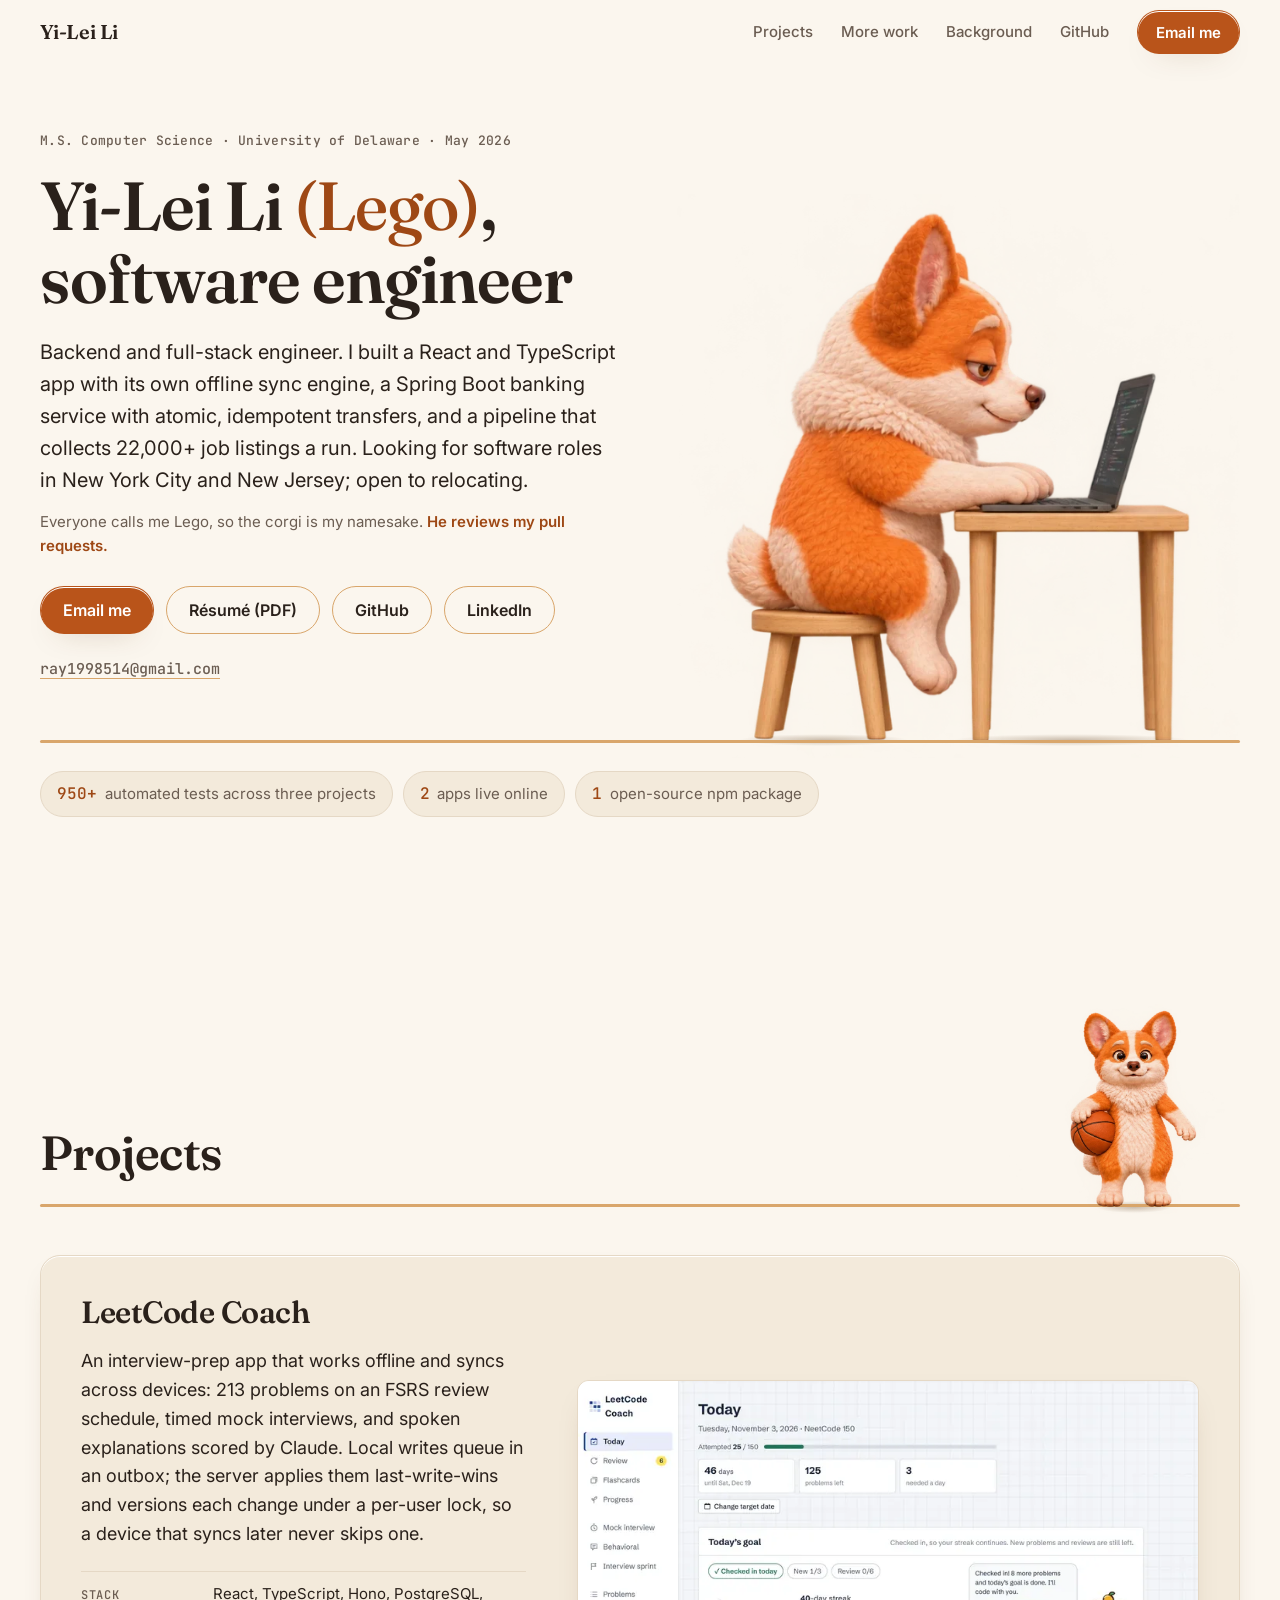
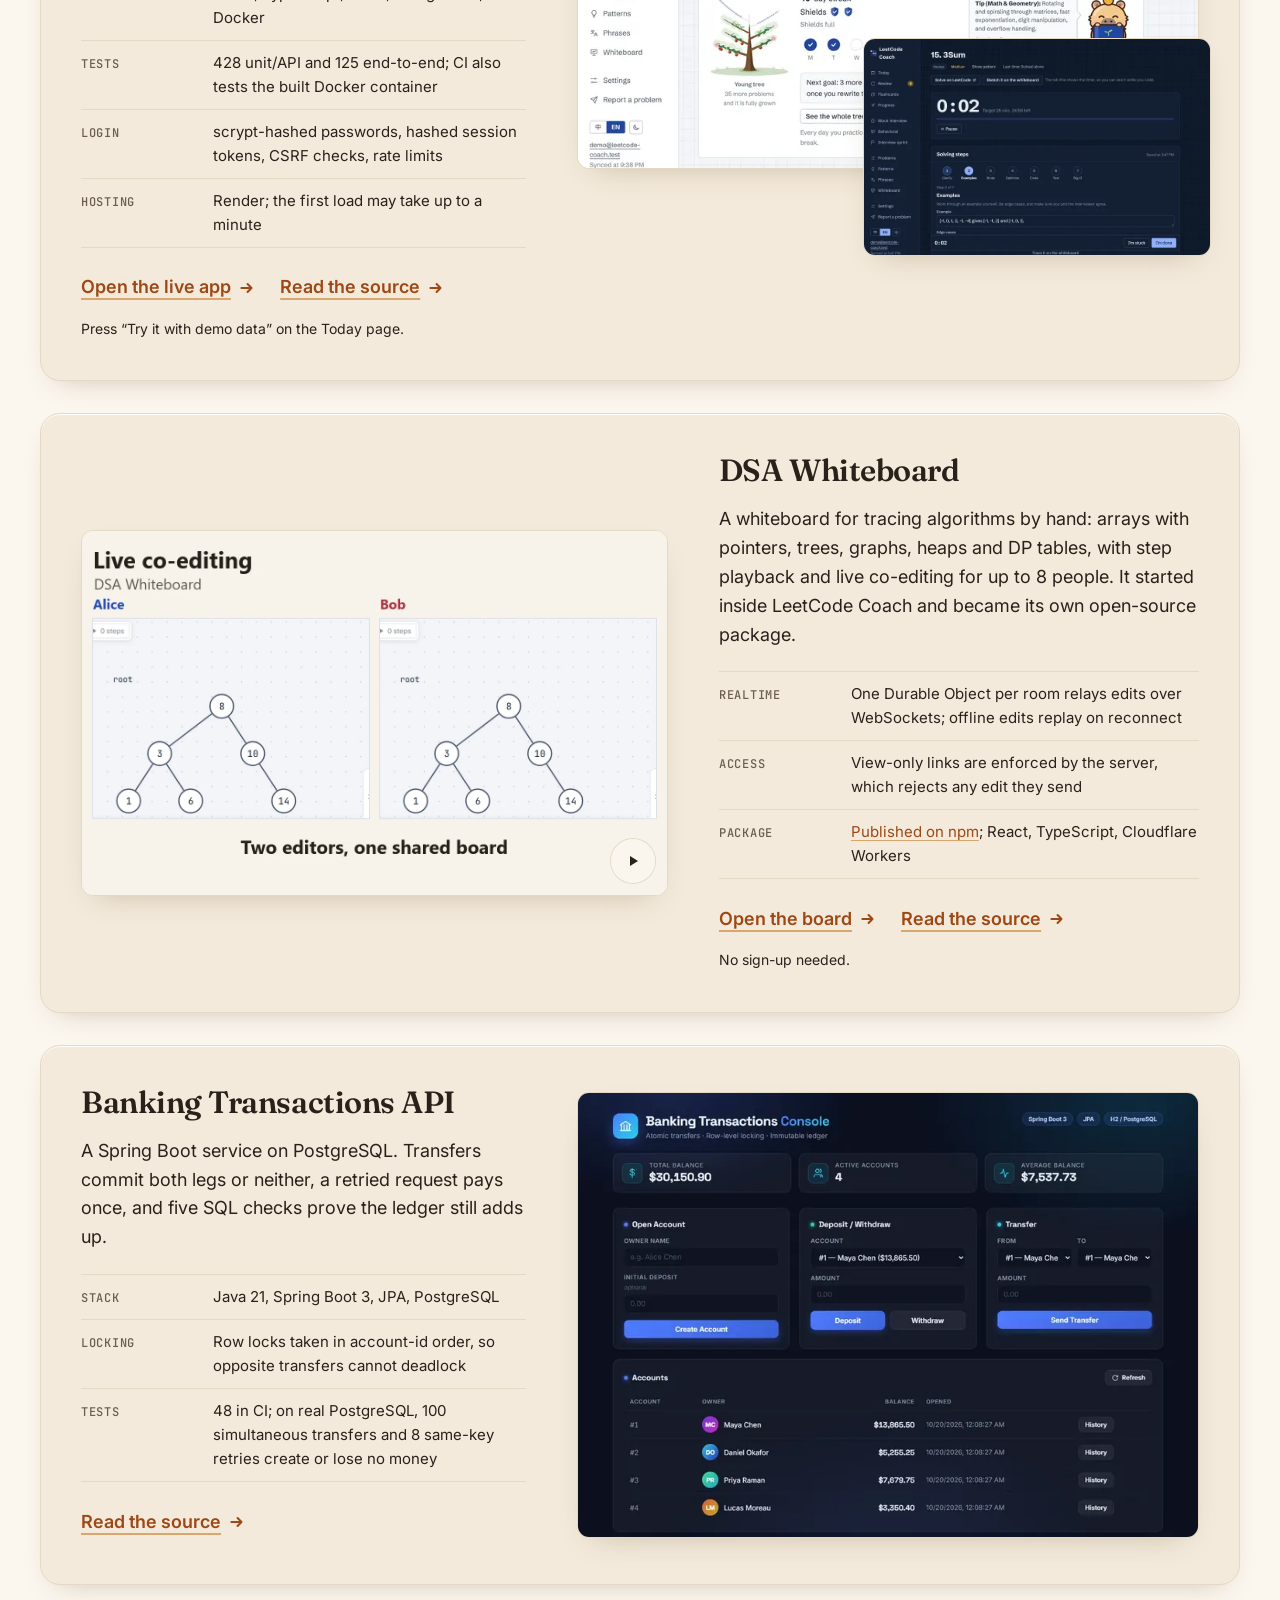
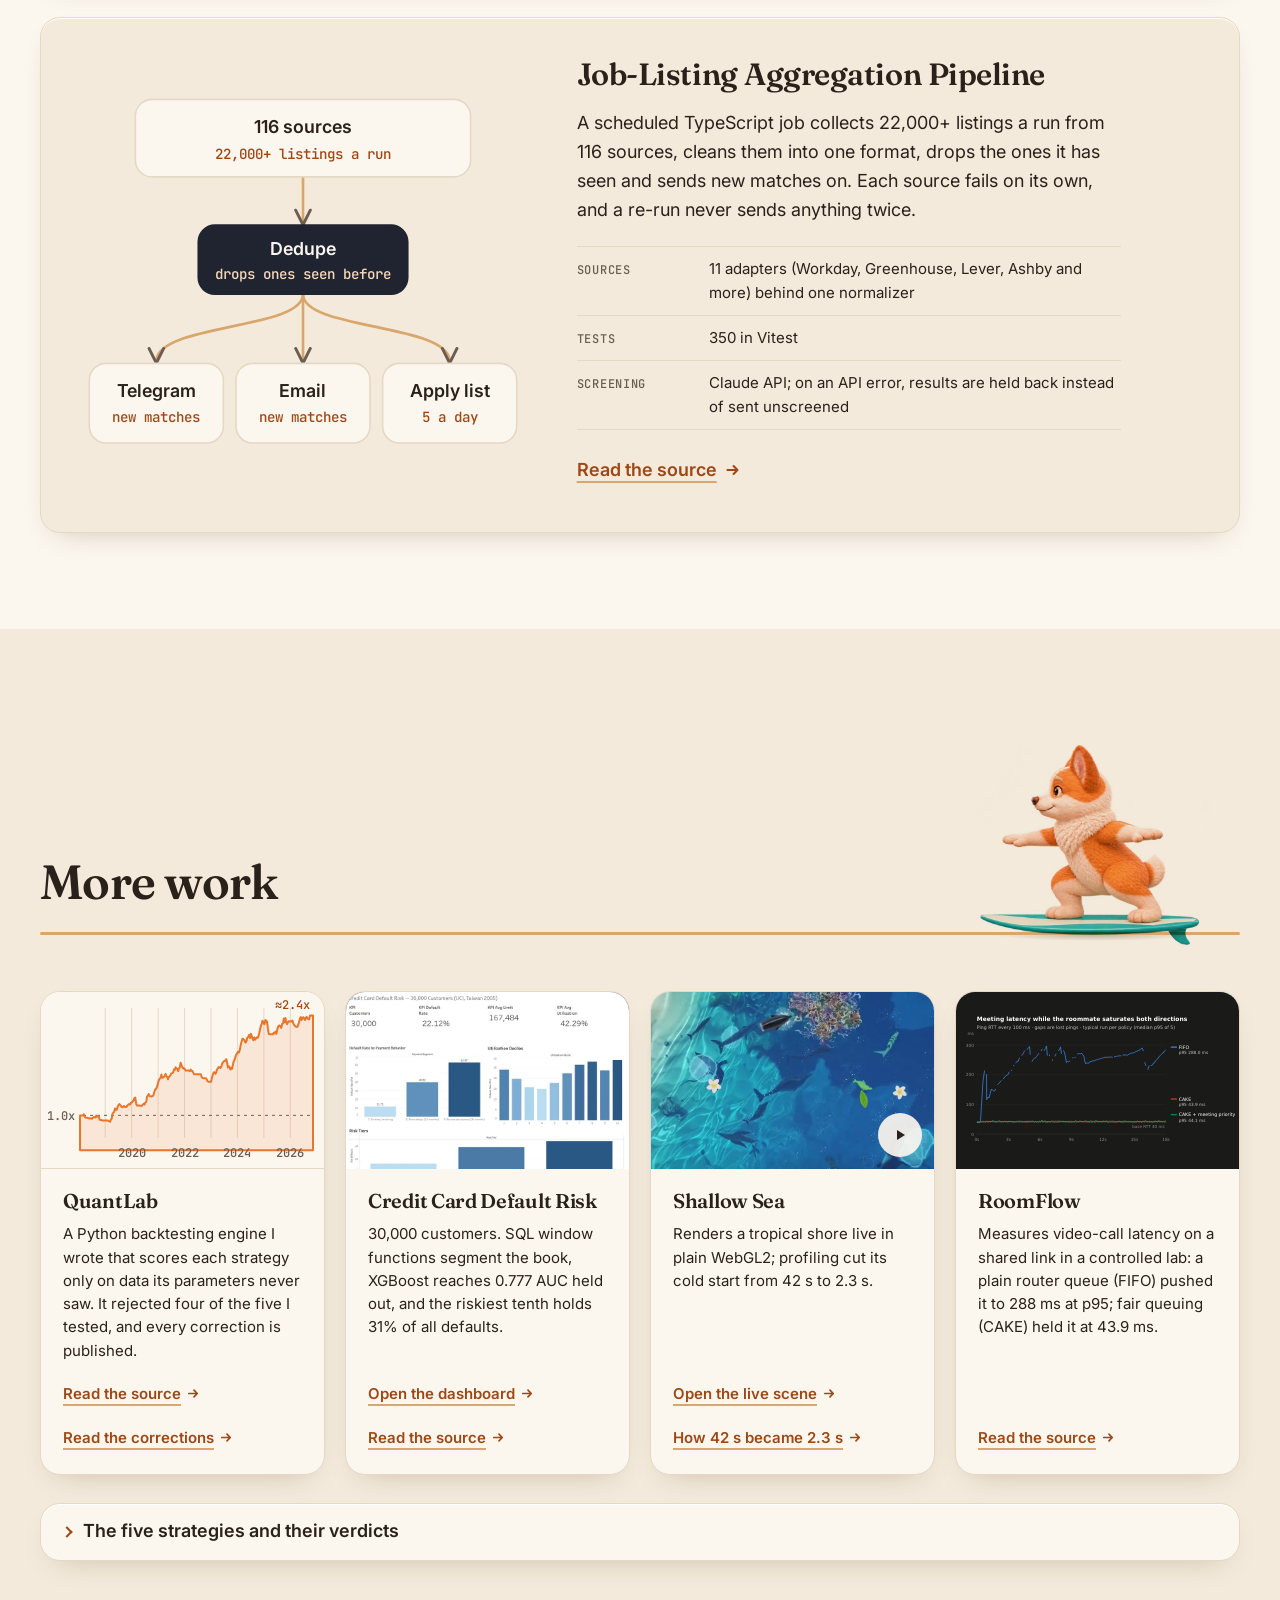
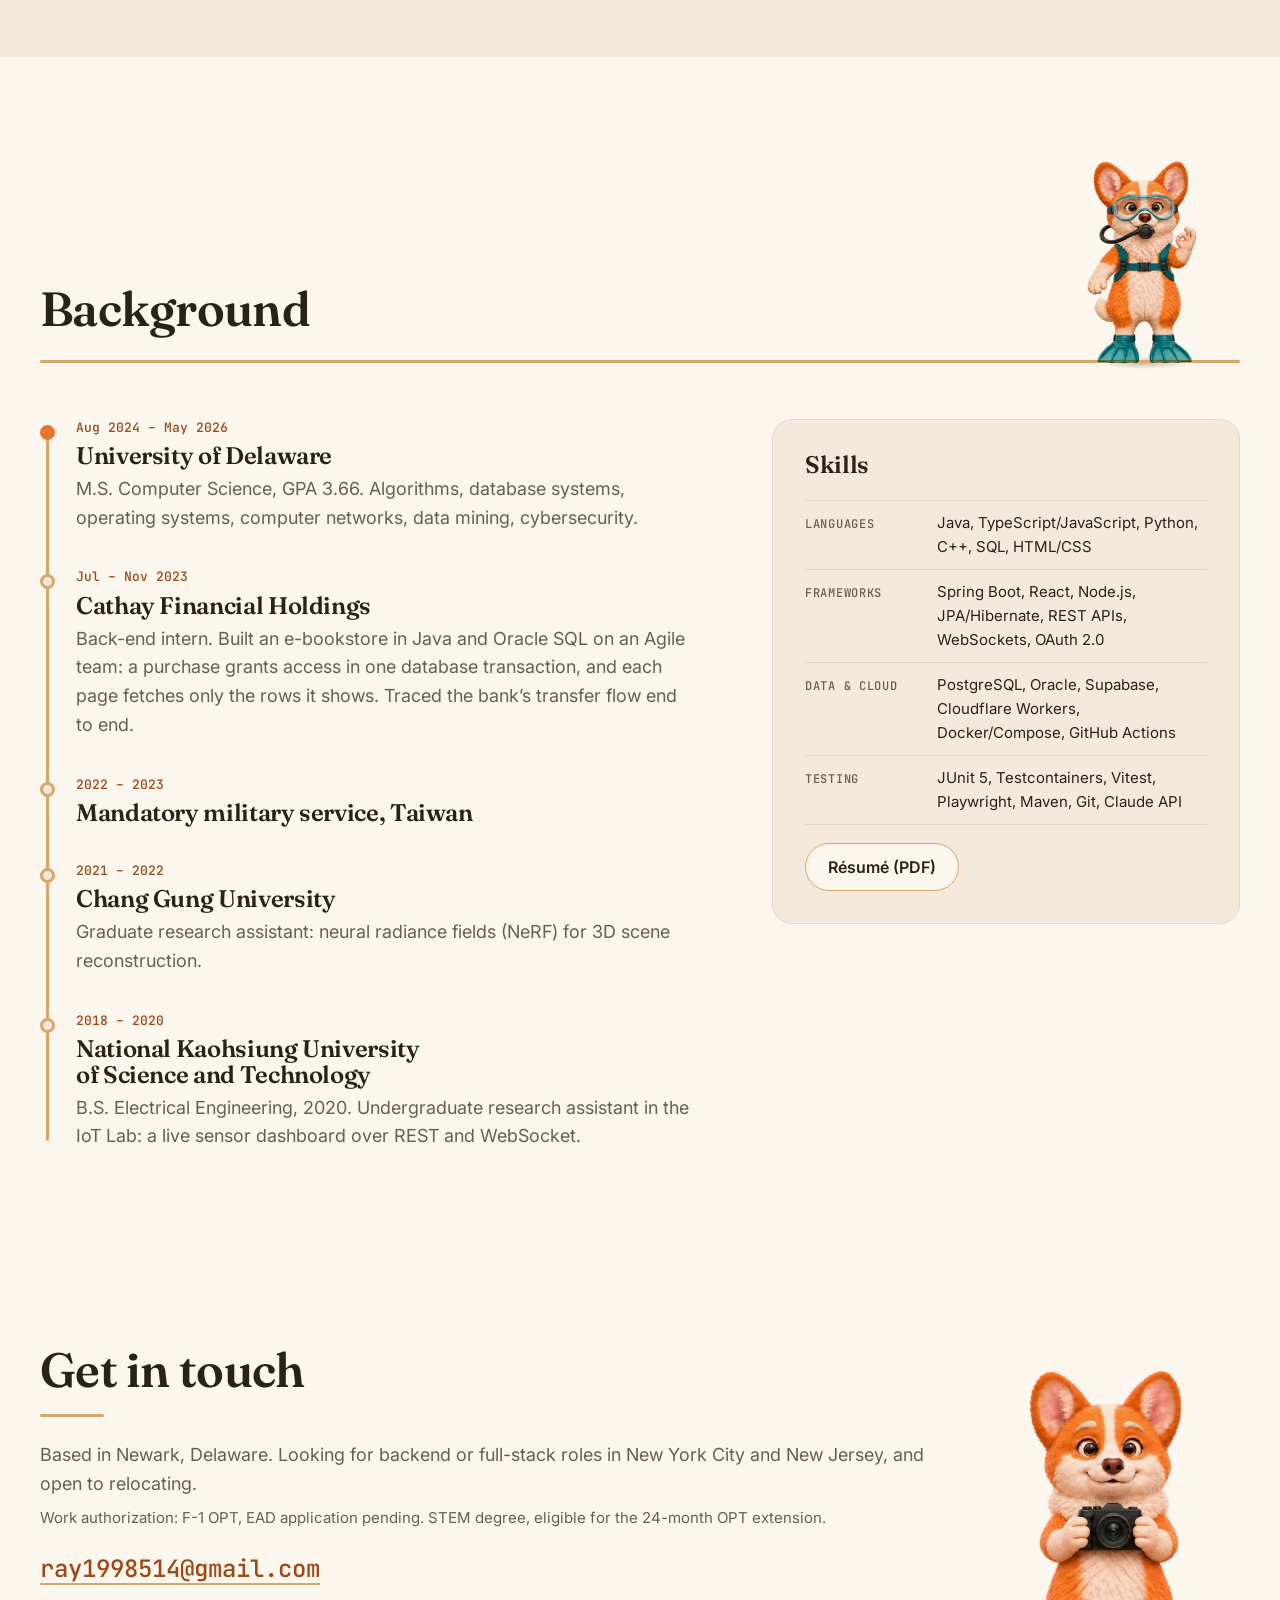
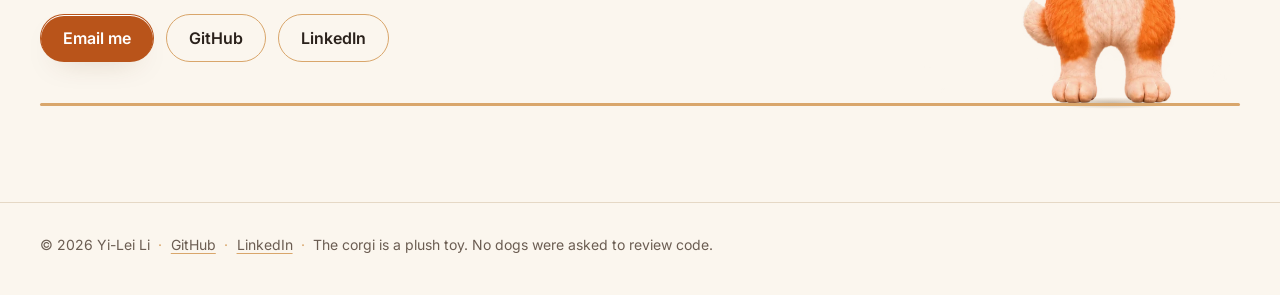
==== commit 62c215de: "fix: shorter phone page, print shows every section Phone page goes from 9,375 px to 7,500 px: tighte" ====
--- a/index.html
+++ b/index.html
@@ -425,7 +425,24 @@
   .project__text { gap: 14px; }
   .facts > div { grid-template-columns: 5.75rem 1fr; gap: 10px; }
   .timeline .tl-extra { display: none; }
-  .timeline li { padding-bottom: 28px; }
+  .timeline li { padding-bottom: 22px; }
+  body { font-size: 1rem; line-height: 1.55; }
+  .project { padding: 18px 16px; }
+  .section-head__lego { --lego-h: 100px; }
+  .contact__lego { --lego-h: 176px; }
+  .proof { gap: 8px; margin-top: 16px; }
+  .proof li { padding: 7px 12px; font-size: .875rem; }
+  .skills { padding: 18px 16px; gap: 14px; }
+  .skills .facts > div { grid-template-columns: 1fr; gap: 2px; }
+  .contact__text { padding-bottom: 24px; }
+  .section { padding-block: 40px; }
+  .links, .side__text .links { gap: 0 1.1rem; }
+  .link { font-size: .9375rem; }
+  .project__note { margin-top: -8px; }
+  .hero__lego { width: min(100%, 22svh, 178px); }
+  .section-head h2 { padding-bottom: 18px; }
+  .projects { margin-top: 24px; gap: 20px; }
+  .background { gap: 32px; margin-top: 24px; }
 }
 .project__media { min-width: 0; }
 .project__media--pair { position: relative; padding-bottom: 14%; }
@@ -640,7 +657,8 @@
 @keyframes lego-sway { 0%, 100% { transform: rotate(-1.2deg); } 50% { transform: rotate(1.2deg); } }
 @keyframes lego-snap { 0%, 100% { transform: none; } 35% { transform: scale(1.035) rotate(-1.5deg); } 55% { transform: scale(1.02) rotate(.5deg); } }
 @media print {
-  .reveal { opacity: 1 !important; translate: none !important; }
+  .reveal { opacity: 1 !important; translate: none !important; transition: none !important; }
+  .hero__lego > img, .lego-stand > img { animation: none !important; }
   .site-header, .loop-toggle, .skip { display: none !important; }
 }
 
@@ -744,7 +762,7 @@
               <div><dt>Access</dt><dd>View-only links are enforced by the server, which rejects any edit they send</dd></div>
               <div><dt>Package</dt><dd><a href="https://www.npmjs.com/package/dsa-whiteboard" target="_blank" rel="noopener">Published on npm</a>; React, TypeScript, Cloudflare Workers</dd></div>
             </dl>
-            <p class="links"><a class="link" href="https://dsaboard.legoli.dev/" target="_blank" rel="noopener">Open the whiteboard<svg viewBox="0 0 16 16" aria-hidden="true"><path d="M3 8h9M8.5 4.5 12 8l-3.5 3.5"/></svg></a> <a class="link" href="https://github.com/Lego514/dsa-whiteboard" aria-label="Read the source of DSA Whiteboard" target="_blank" rel="noopener">Read the source<svg viewBox="0 0 16 16" aria-hidden="true"><path d="M3 8h9M8.5 4.5 12 8l-3.5 3.5"/></svg></a></p>
+            <p class="links"><a class="link" href="https://dsaboard.legoli.dev/" target="_blank" rel="noopener">Open the board<svg viewBox="0 0 16 16" aria-hidden="true"><path d="M3 8h9M8.5 4.5 12 8l-3.5 3.5"/></svg></a> <a class="link" href="https://github.com/Lego514/dsa-whiteboard" aria-label="Read the source of DSA Whiteboard" target="_blank" rel="noopener">Read the source<svg viewBox="0 0 16 16" aria-hidden="true"><path d="M3 8h9M8.5 4.5 12 8l-3.5 3.5"/></svg></a></p>
             <p class="project__note">No sign-up needed.</p>
           </div>
           <div class="project__media">
@@ -940,7 +958,7 @@
           <li>
             <p class="timeline__date">Jul – Nov 2023</p>
             <h3>Cathay Financial Holdings</h3>
-            <p>Back-end intern. Built an e-bookstore in Java and Oracle SQL on an Agile team: a purchase grants access in one database transaction, and each page fetches only the rows it shows. Traced the bank’s transfer flow end to end.</p>
+            <p>Back-end intern. Built an e-bookstore in Java and Oracle SQL on an Agile team<span class="tl-extra">: a purchase grants access in one database transaction, and each page fetches only the rows it shows</span>. Traced the bank’s transfer flow end to end.</p>
           </li>
           <li>
             <p class="timeline__date">2022 – 2023</p>
@@ -954,7 +972,7 @@
           <li>
             <p class="timeline__date">2018 – 2020</p>
             <h3>National Kaohsiung University of Science and Technology</h3>
-            <p>B.S. Electrical Engineering, 2020. Undergraduate research assistant in the IoT Lab: a live sensor dashboard over REST and WebSocket.</p>
+            <p>B.S. Electrical Engineering, 2020.<span class="tl-extra"> Undergraduate research assistant in the IoT Lab: a live sensor dashboard over REST and WebSocket.</span></p>
           </li>
         </ol>
         <div class="skills">
